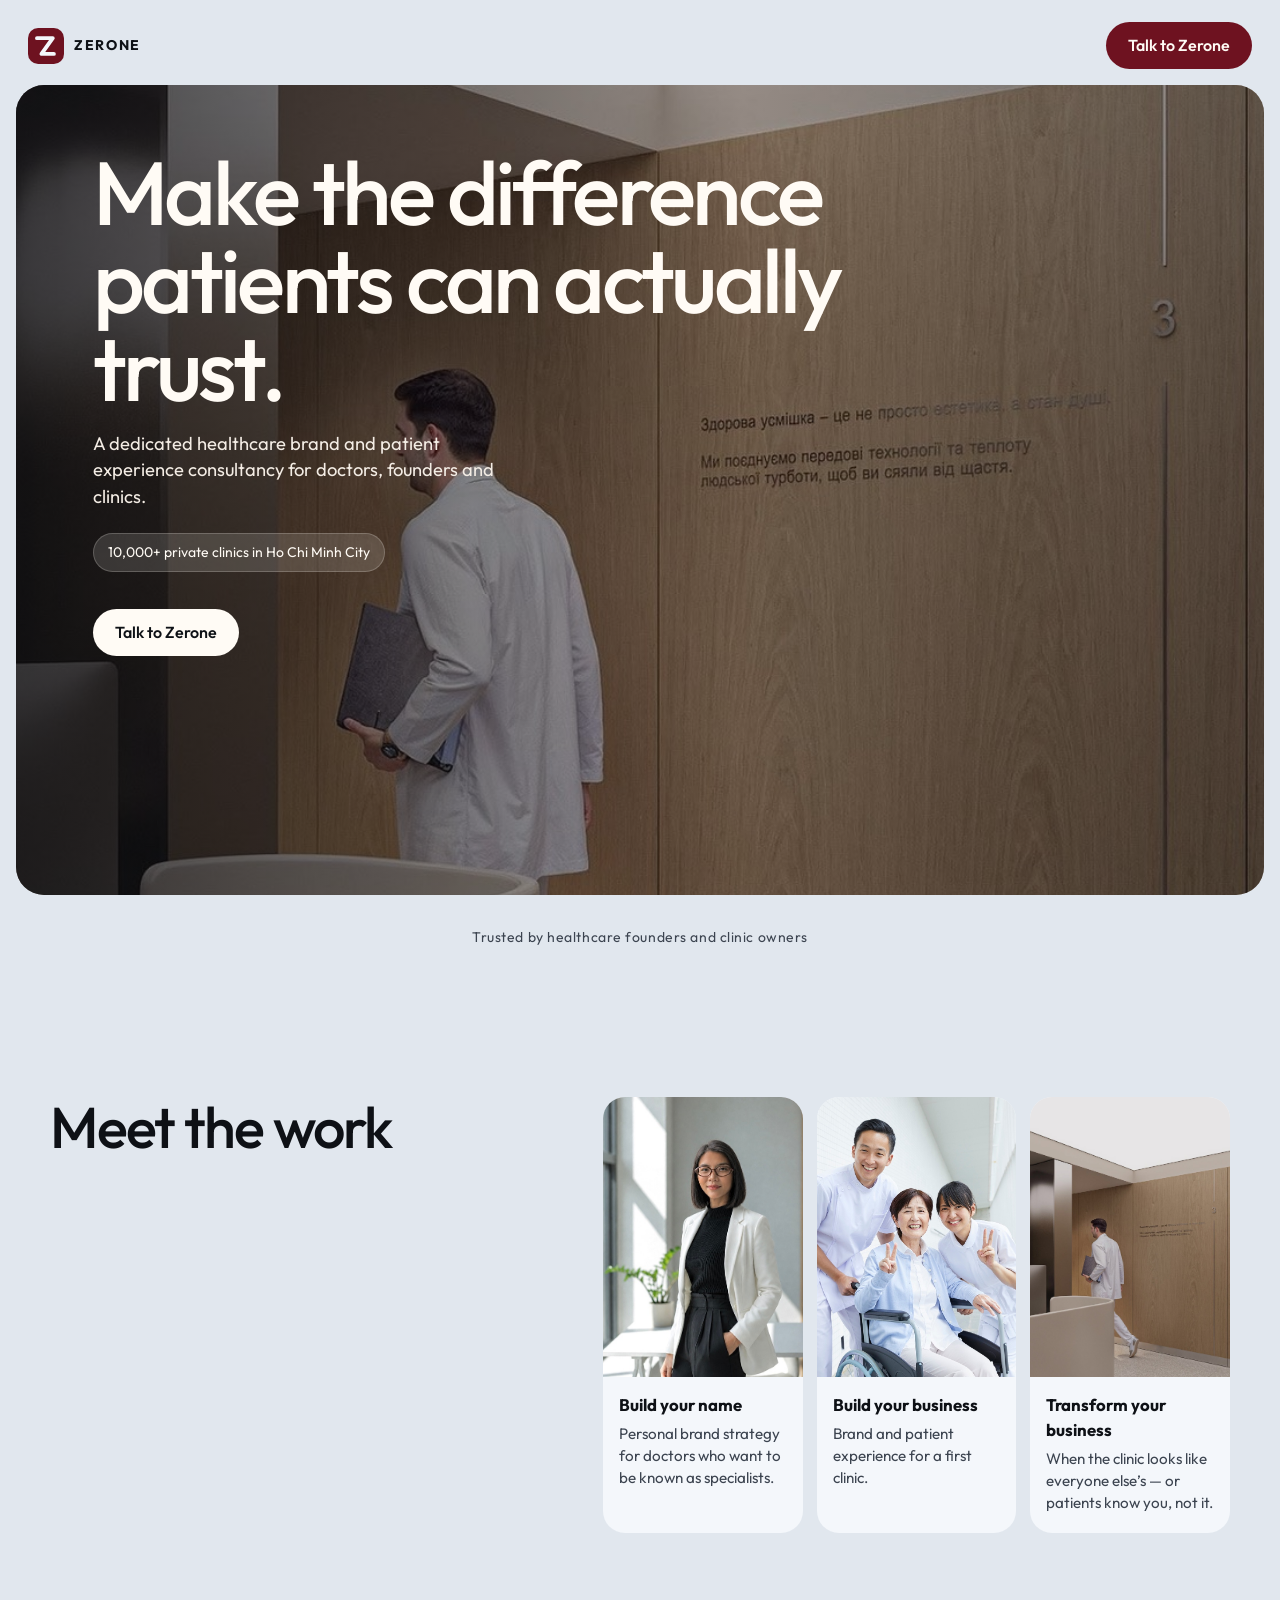
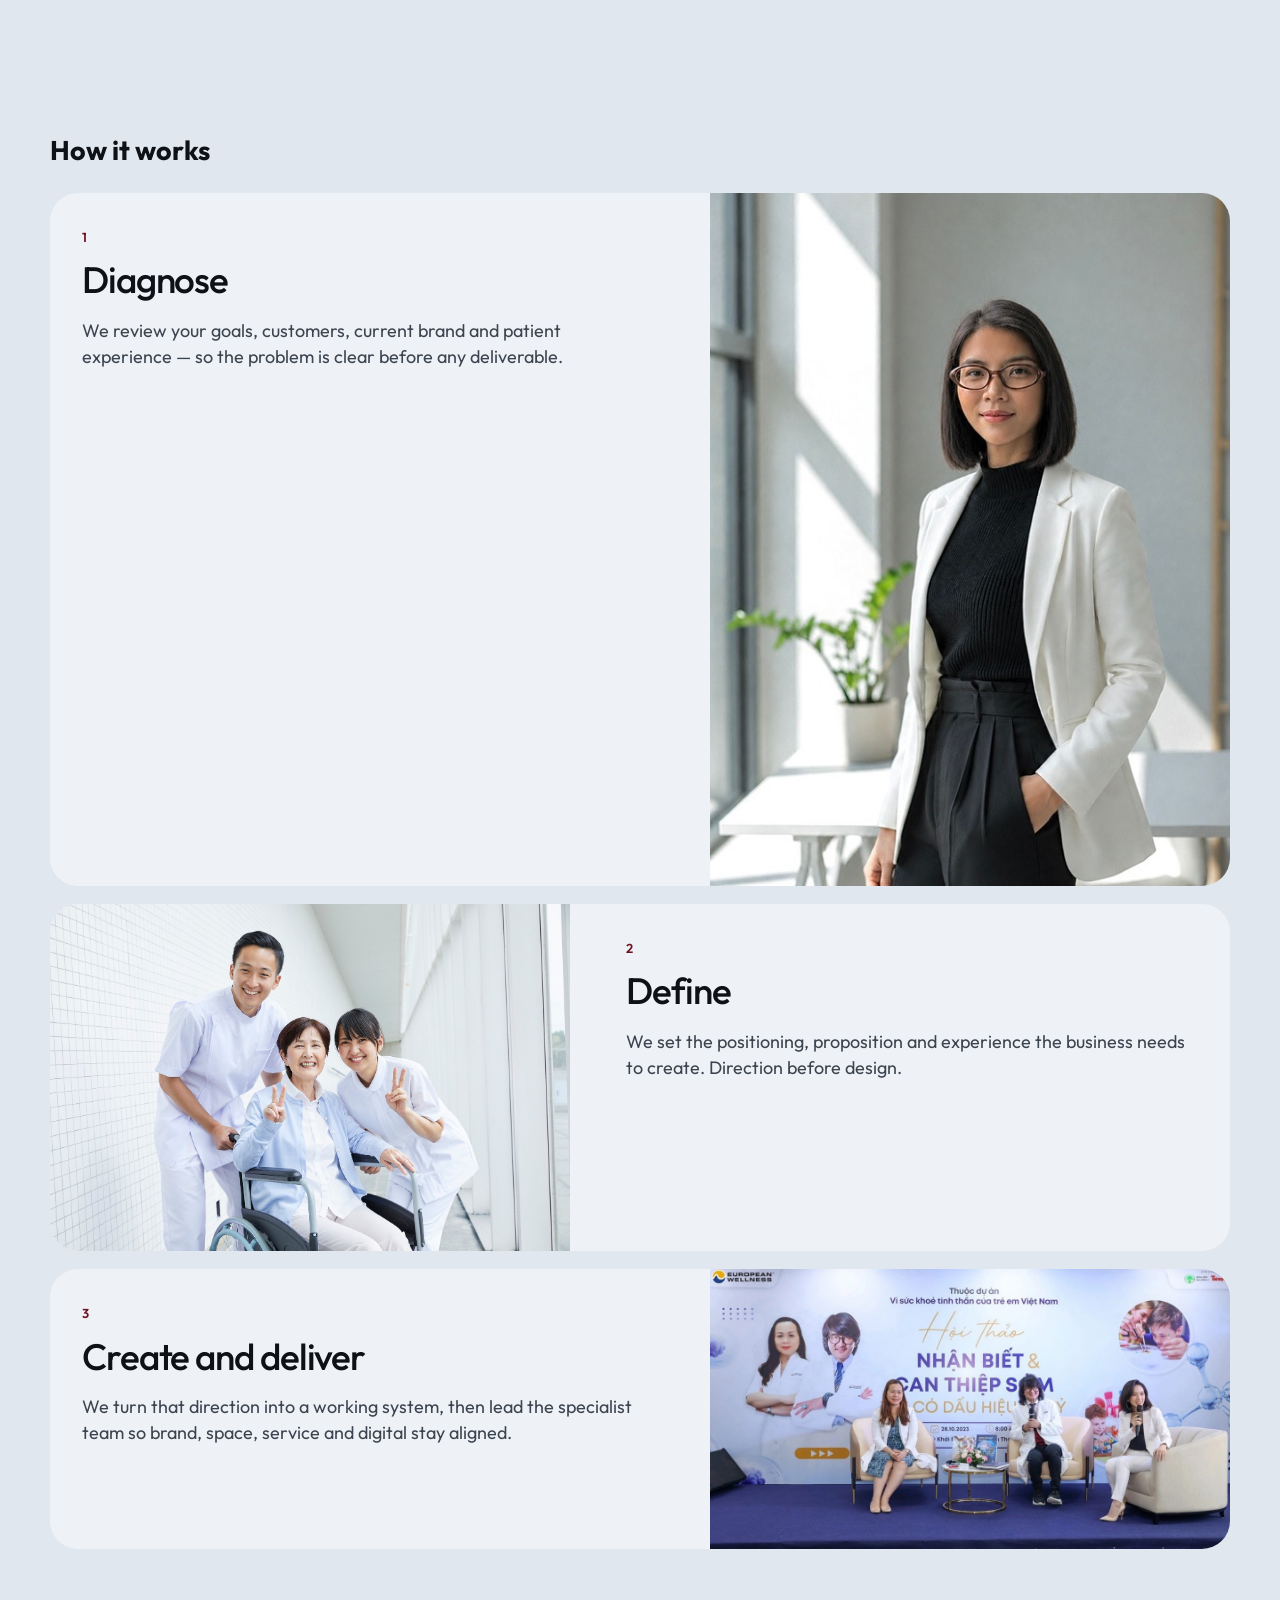
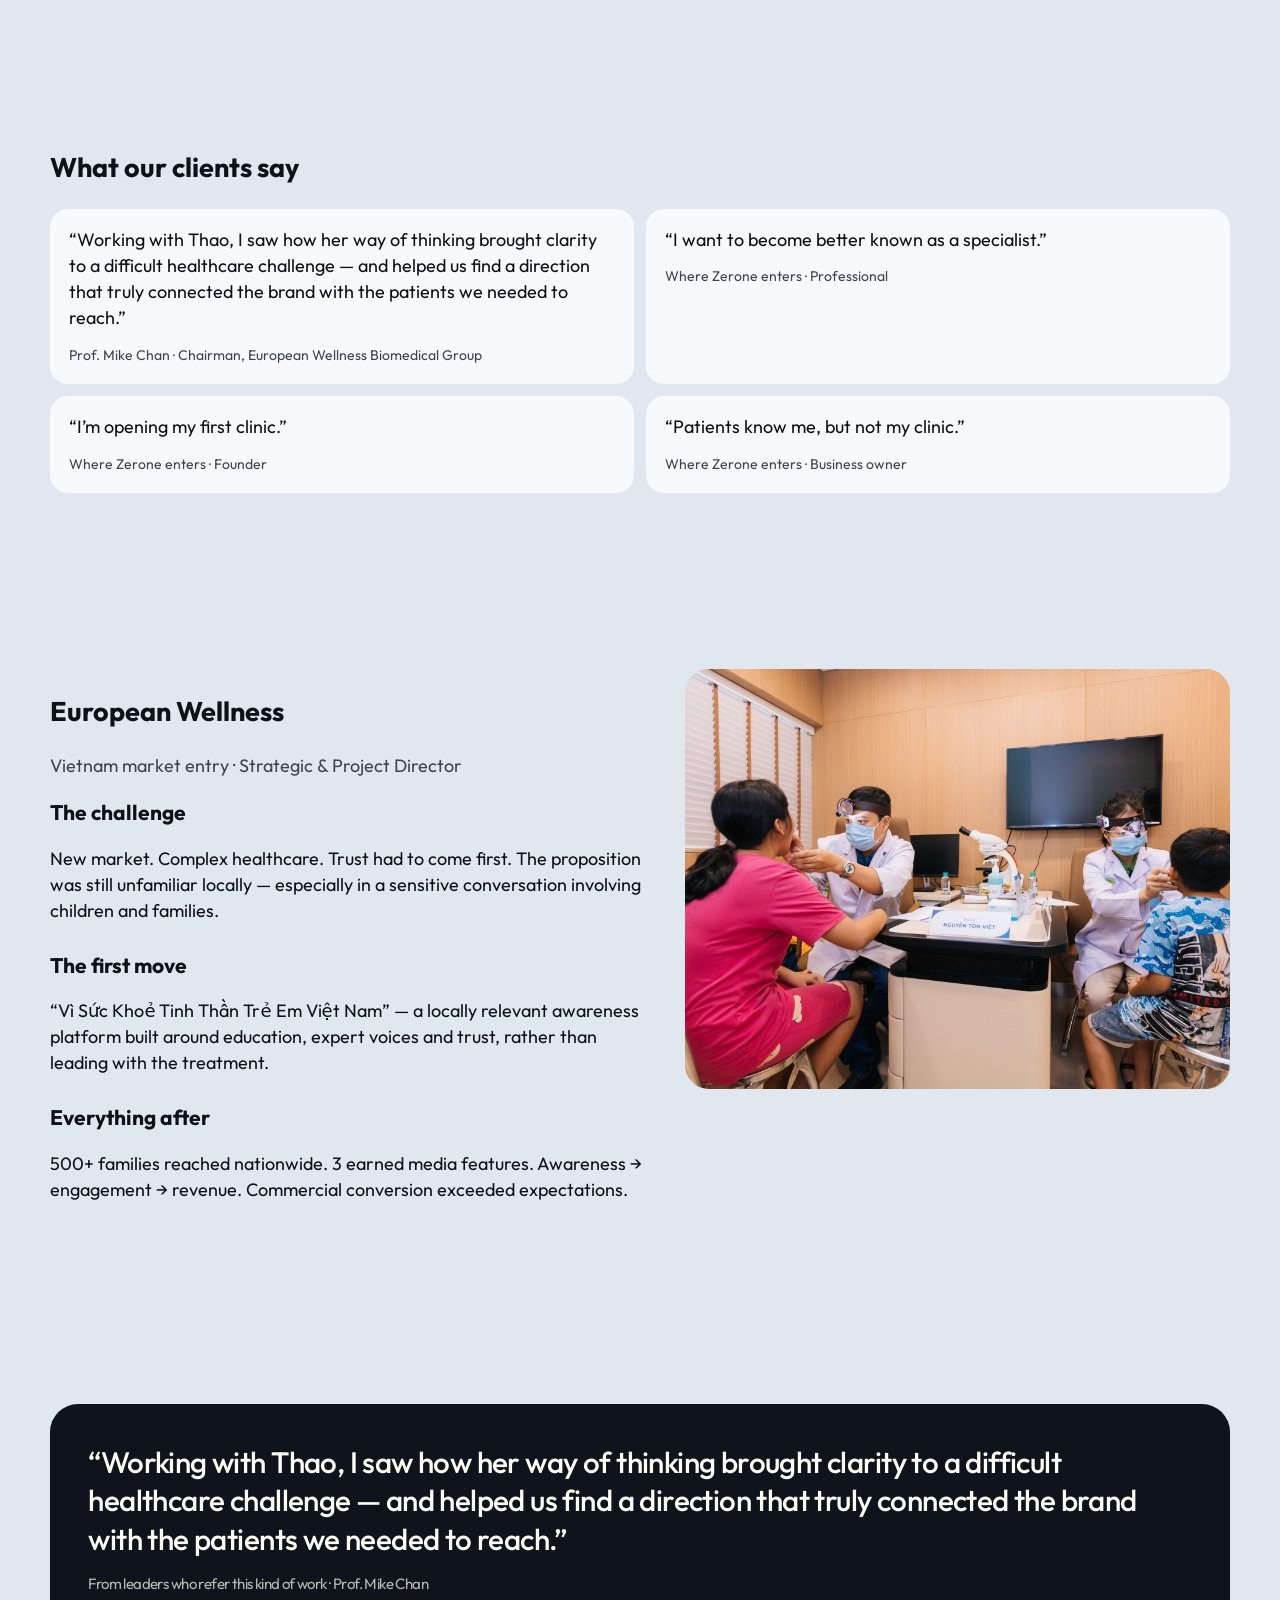
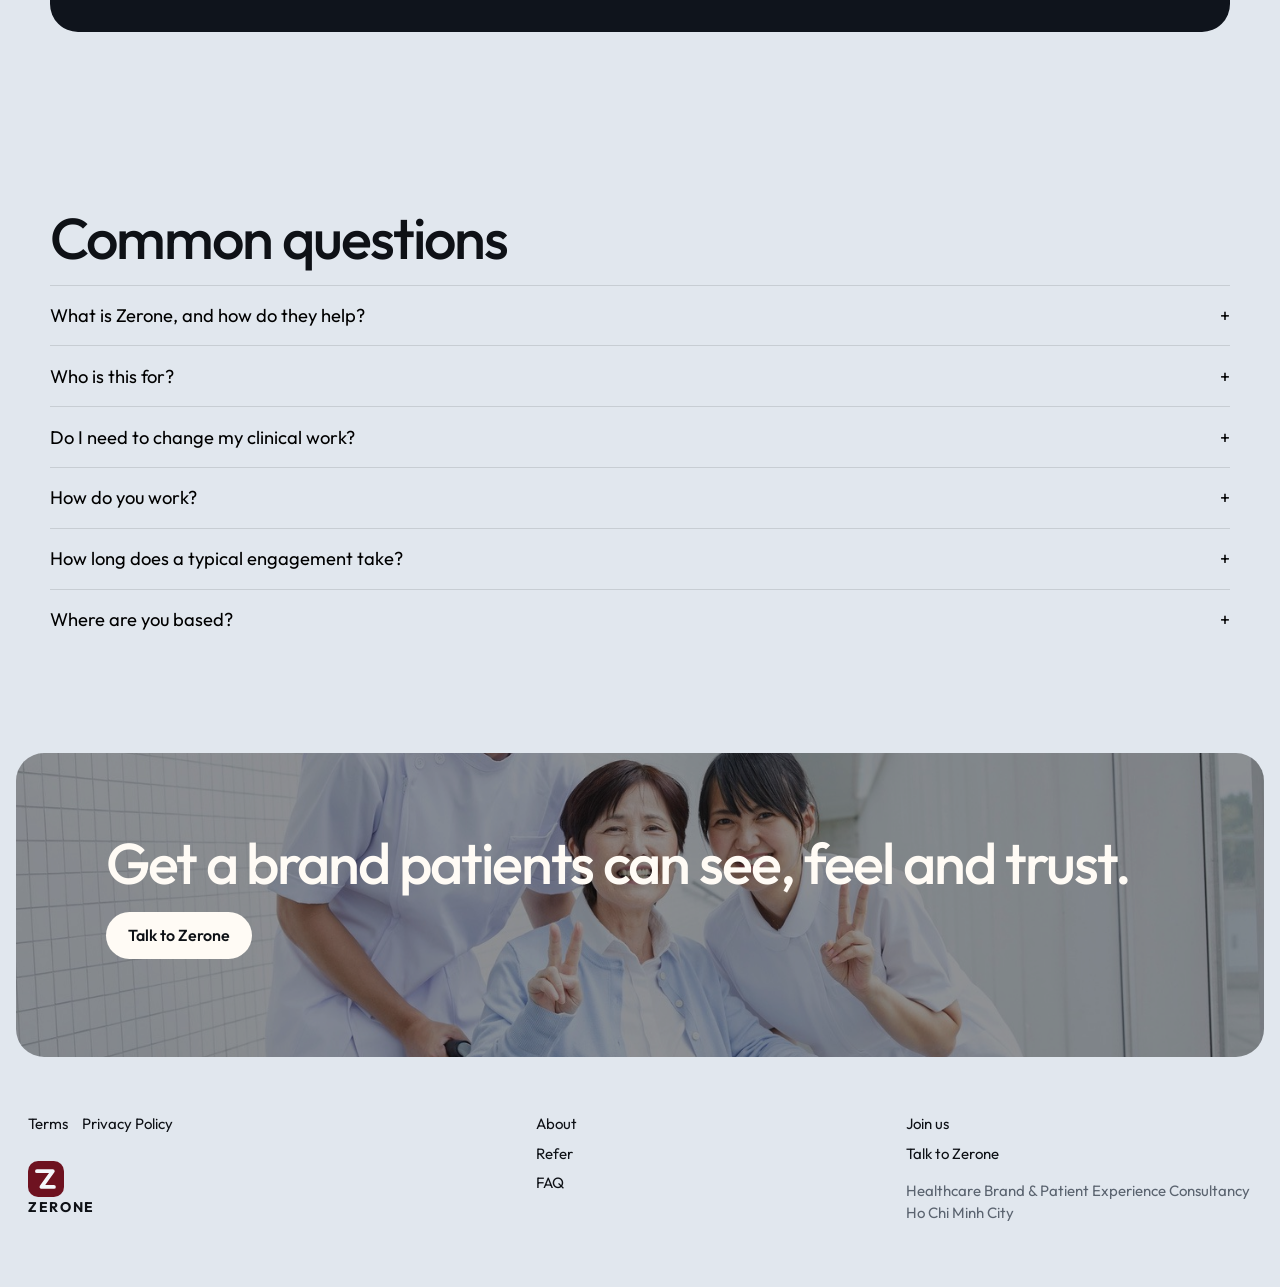
==== index.html @ 12994f7b "Restore the Hera layout from before the mobile pass. Bring back the grey-blue canvas, rounded photo " ====
<!DOCTYPE html>
<html lang="en">
  <head>
    <meta charset="utf-8" />
    <meta name="viewport" content="width=device-width, initial-scale=1" />
    <title>Zerone — Healthcare brand & patient experience</title>
    <meta
      name="description"
      content="We translate what a healthcare business wants to be into what its customers can actually see, feel and trust."
    />
    <link rel="icon" href="assets/logo.svg" type="image/svg+xml" />
    <link rel="preconnect" href="https://fonts.googleapis.com" />
    <link rel="preconnect" href="https://fonts.gstatic.com" crossorigin />
    <link
      href="https://fonts.googleapis.com/css2?family=Outfit:wght@400;500;600;700&display=swap"
      rel="stylesheet"
    />
    <link rel="stylesheet" href="css/site.css" />
  </head>
  <body>
    <div id="chrome-top"></div>

    <section
      class="hero"
      style="background-image: url('assets/photos/clinic.jpg')"
    >
      <div>
        <h1>Make the difference patients can actually trust.</h1>
        <p class="lede">
          A dedicated healthcare brand and patient experience consultancy for
          doctors, founders and clinics.
        </p>
        <div class="chip">10,000+ private clinics in Ho Chi Minh City</div>
        <p><a class="btn btn-light" href="contact.html">Talk to Zerone</a></p>
      </div>
    </section>

    <p class="trust">Trusted by healthcare founders and clinic owners</p>

    <section class="section">
      <div class="wrap split">
        <h2>Meet the work</h2>
        <div class="people">
          <article class="person">
            <img src="assets/photos/founder.jpg" alt="" />
            <div>
              <h3>Build your name</h3>
              <p>Personal brand strategy for doctors who want to be known as specialists.</p>
            </div>
          </article>
          <article class="person">
            <img src="assets/photos/team.jpg" alt="" />
            <div>
              <h3>Build your business</h3>
              <p>Brand and patient experience for a first clinic.</p>
            </div>
          </article>
          <article class="person">
            <img src="assets/photos/clinic.jpg" alt="" />
            <div>
              <h3>Transform your business</h3>
              <p>When the clinic looks like everyone else’s — or patients know you, not it.</p>
            </div>
          </article>
        </div>
      </div>
    </section>

    <section class="section">
      <div class="wrap">
        <h2 class="story">How it works</h2>
        <div class="how">
          <article class="step">
            <div class="step-copy">
              <div class="n">1</div>
              <h3>Diagnose</h3>
              <p>We review your goals, customers, current brand and patient experience — so the problem is clear before any deliverable.</p>
            </div>
            <img src="assets/photos/founder.jpg" alt="" />
          </article>
          <article class="step">
            <div class="step-copy">
              <div class="n">2</div>
              <h3>Define</h3>
              <p>We set the positioning, proposition and experience the business needs to create. Direction before design.</p>
            </div>
            <img src="assets/photos/team.jpg" alt="" />
          </article>
          <article class="step">
            <div class="step-copy">
              <div class="n">3</div>
              <h3>Create and deliver</h3>
              <p>We turn that direction into a working system, then lead the specialist team so brand, space, service and digital stay aligned.</p>
            </div>
            <img src="assets/photos/case-lab.jpg" alt="" />
          </article>
        </div>
      </div>
    </section>

    <section class="section">
      <div class="wrap">
        <h2 class="story">What our clients say</h2>
        <div class="feed">
          <article class="quote">
            <p>“Working with Thao, I saw how her way of thinking brought clarity to a difficult healthcare challenge — and helped us find a direction that truly connected the brand with the patients we needed to reach.”</p>
            <span>Prof. Mike Chan · Chairman, European Wellness Biomedical Group</span>
          </article>
          <article class="quote">
            <p>“I want to become better known as a specialist.”</p>
            <span>Where Zerone enters · Professional</span>
          </article>
          <article class="quote">
            <p>“I’m opening my first clinic.”</p>
            <span>Where Zerone enters · Founder</span>
          </article>
          <article class="quote">
            <p>“Patients know me, but not my clinic.”</p>
            <span>Where Zerone enters · Business owner</span>
          </article>
        </div>
      </div>
    </section>

    <section class="section">
      <div class="wrap story-grid">
        <div>
          <h2>European Wellness</h2>
          <p style="color: var(--muted)">Vietnam market entry · Strategic & Project Director</p>
          <div class="chapter">
            <h3>The challenge</h3>
            <p>New market. Complex healthcare. Trust had to come first. The proposition was still unfamiliar locally — especially in a sensitive conversation involving children and families.</p>
          </div>
          <div class="chapter">
            <h3>The first move</h3>
            <p>“Vì Sức Khoẻ Tinh Thần Trẻ Em Việt Nam” — a locally relevant awareness platform built around education, expert voices and trust, rather than leading with the treatment.</p>
          </div>
          <div class="chapter">
            <h3>Everything after</h3>
            <p>500+ families reached nationwide. 3 earned media features. Awareness → engagement → revenue. Commercial conversion exceeded expectations.</p>
          </div>
        </div>
        <div>
          <img src="assets/photos/case-stage.jpg" alt="European Wellness panel" />
        </div>
      </div>
    </section>

    <section class="section">
      <div class="wrap">
        <div class="big-quote">
          “Working with Thao, I saw how her way of thinking brought clarity to a difficult healthcare challenge — and helped us find a direction that truly connected the brand with the patients we needed to reach.”
          <span>From leaders who refer this kind of work · Prof. Mike Chan</span>
        </div>
      </div>
    </section>

    <section class="section">
      <div class="wrap">
        <h2 class="faq-head">Common questions</h2>
        <div id="faq-list"></div>
      </div>
    </section>

    <section class="cta-band" style="background-image: url('assets/photos/team.jpg')">
      <h2>Get a brand patients can see, feel and trust.</h2>
      <p><a class="btn btn-light" href="contact.html">Talk to Zerone</a></p>
    </section>

    <div id="chrome-bottom"></div>
    <script src="js/site.js"></script>
  </body>
</html>
---- css/site.css ----
:root {
  --canvas: #e1e7ee;
  --cream: #fffbf5;
  --ink: #0e1116;
  --muted: #3c4450;
  --card: #0f141c;
  --burgundy: #6e1220;
  --burgundy-2: #8b1a2b;
  --ice: #d4e6f8;
  --sans: "Outfit", system-ui, sans-serif;
  --ease: cubic-bezier(0.22, 1, 0.36, 1);
}

*,
*::before,
*::after {
  box-sizing: border-box;
}

html {
  scroll-behavior: smooth;
}

body {
  margin: 0;
  background: var(--canvas);
  color: var(--ink);
  font-family: var(--sans);
  font-size: 18px;
  line-height: 1.45;
}

img {
  max-width: 100%;
  display: block;
}

a {
  color: inherit;
  text-decoration: none;
}

button,
input,
textarea,
select {
  font-family: inherit;
}

.topbar {
  display: flex;
  justify-content: space-between;
  align-items: center;
  padding: 22px 28px 8px;
}

.brand {
  display: flex;
  align-items: center;
  gap: 10px;
  font-weight: 700;
  letter-spacing: 0.12em;
  font-size: 14px;
}

.brand img {
  width: 36px;
  height: 36px;
}

.btn {
  display: inline-flex;
  align-items: center;
  justify-content: center;
  background: var(--burgundy);
  color: var(--cream);
  border: 0;
  border-radius: 999px;
  padding: 12px 22px;
  font-weight: 560;
  font-size: 16px;
  cursor: pointer;
  transition: transform 0.2s cubic-bezier(0, 0, 0.2, 1), background-color 0.3s;
}

.btn:hover {
  transform: scale(1.03);
  background: var(--burgundy-2);
}

.btn-light {
  background: var(--cream);
  color: var(--ink);
}

.hero {
  margin: 8px 16px 24px;
  min-height: calc(100svh - 90px);
  border-radius: 28px;
  overflow: hidden;
  position: relative;
  background: var(--card) center/cover no-repeat;
  color: var(--cream);
  display: flex;
  flex-direction: column;
  justify-content: space-between;
  padding: 7vh 6vw 6vh;
}

.hero::after {
  content: "";
  position: absolute;
  inset: 0;
  background: linear-gradient(90deg, rgba(10, 12, 16, 0.72) 0%, rgba(10, 12, 16, 0.2) 58%, rgba(10, 12, 16, 0.45) 100%);
}

.hero > * {
  position: relative;
  z-index: 1;
}

.hero h1 {
  margin: 0;
  font-weight: 500;
  font-size: clamp(2.8rem, 7vw, 5.6rem);
  line-height: 0.98;
  letter-spacing: -0.04em;
  max-width: 14ch;
  animation: rise 1s var(--ease) both;
}

.hero .lede {
  margin: 1.2rem 0 1.4rem;
  max-width: 34ch;
  font-size: 1.15rem;
  color: #f3ece4;
}

.chip {
  display: inline-flex;
  background: rgba(255, 251, 245, 0.14);
  border: 1px solid rgba(255, 251, 245, 0.2);
  border-radius: 999px;
  padding: 8px 14px;
  font-size: 14px;
  margin-bottom: 1.2rem;
}

.wrap {
  width: min(1180px, calc(100% - 48px));
  margin: 0 auto;
}

.section {
  padding: 5.5rem 0;
}

.trust {
  text-align: center;
  color: var(--muted);
  font-size: 14px;
  letter-spacing: 0.04em;
  padding: 0.5rem 0 3rem;
}

.split {
  display: grid;
  grid-template-columns: 0.9fr 1.1fr;
  gap: 2.5rem;
  align-items: start;
}

.split h2,
.story h2,
.faq-head,
.cta-band h2,
.page-hero h1 {
  font-weight: 500;
  font-size: clamp(2.1rem, 4.5vw, 3.6rem);
  letter-spacing: -0.035em;
  line-height: 1.05;
  margin: 0 0 1rem;
}

.people {
  display: grid;
  grid-template-columns: repeat(3, 1fr);
  gap: 14px;
}

.person {
  background: #f4f7fb;
  border-radius: 22px;
  overflow: hidden;
}

.person img {
  width: 100%;
  height: 280px;
  object-fit: cover;
}

.person div {
  padding: 1rem 1rem 1.2rem;
}

.person h3 {
  margin: 0 0 0.35rem;
  font-size: 1.05rem;
}

.person p {
  margin: 0;
  color: var(--muted);
  font-size: 0.95rem;
}

.how {
  display: grid;
  gap: 18px;
}

.step {
  display: grid;
  grid-template-columns: 1.1fr 0.9fr;
  gap: 24px;
  background: #eef2f6;
  border-radius: 28px;
  overflow: hidden;
  min-height: 280px;
}

.step:nth-child(even) {
  grid-template-columns: 0.9fr 1.1fr;
}

.step:nth-child(even) .step-copy {
  order: 2;
}

.step-copy {
  padding: 2.2rem 2rem;
}

.step .n {
  font-size: 13px;
  letter-spacing: 0.14em;
  font-weight: 600;
  color: var(--burgundy);
}

.step h3 {
  font-size: clamp(1.6rem, 3vw, 2.3rem);
  font-weight: 500;
  letter-spacing: -0.03em;
  margin: 0.4rem 0 0.7rem;
}

.step p {
  margin: 0;
  color: var(--muted);
}

.step img {
  width: 100%;
  height: 100%;
  object-fit: cover;
  min-height: 240px;
}

.feed {
  display: grid;
  grid-template-columns: 1fr 1fr;
  gap: 12px;
}

.quote {
  background: #f7f9fc;
  border-radius: 18px;
  padding: 1.1rem 1.2rem;
}

.quote p {
  margin: 0 0 0.6rem;
}

.quote span {
  color: var(--muted);
  font-size: 14px;
}

.story-grid {
  display: grid;
  grid-template-columns: 1.05fr 0.95fr;
  gap: 2rem;
  align-items: start;
}

.story-grid img {
  width: 100%;
  border-radius: 24px;
  height: 420px;
  object-fit: cover;
}

.chapter {
  margin: 0 0 1.6rem;
}

.chapter h3 {
  margin: 0 0 0.4rem;
}

.big-quote {
  background: var(--card);
  color: var(--cream);
  border-radius: 28px;
  padding: 2.4rem;
  font-size: clamp(1.3rem, 2.4vw, 1.85rem);
  font-weight: 500;
  letter-spacing: -0.02em;
  line-height: 1.3;
}

.big-quote span {
  display: block;
  margin-top: 1rem;
  font-size: 15px;
  opacity: 0.7;
  font-weight: 400;
}

.faq-item {
  border-top: 1px solid rgba(14, 17, 22, 0.12);
}

.faq-item button {
  width: 100%;
  text-align: left;
  background: none;
  border: 0;
  padding: 1.15rem 0;
  font-size: 1.15rem;
  cursor: pointer;
  display: flex;
  justify-content: space-between;
  gap: 1rem;
}

.faq-item p {
  display: none;
  margin: 0 0 1.1rem;
  color: var(--muted);
  max-width: 70ch;
}

.faq-item.open p {
  display: block;
}

.cta-band {
  margin: 16px;
  border-radius: 28px;
  background: var(--card) center/cover no-repeat;
  color: var(--cream);
  padding: 5rem 7vw;
  position: relative;
  overflow: hidden;
}

.cta-band::after {
  content: "";
  position: absolute;
  inset: 0;
  background: rgba(12, 14, 18, 0.45);
}

.cta-band > * {
  position: relative;
  z-index: 1;
}

.footer {
  padding: 2.5rem 28px 3rem;
  display: grid;
  grid-template-columns: 1.4fr 1fr 1fr;
  gap: 1.5rem;
  font-size: 15px;
}

.footer a {
  display: block;
  margin: 0 0 8px;
}

.footer .row {
  display: flex;
  gap: 14px;
  flex-wrap: wrap;
  margin-bottom: 1rem;
}

.footer .row a {
  display: inline;
}

.page-hero {
  padding: 2rem 0 1rem;
}

.prose {
  max-width: 68ch;
  font-size: 1.12rem;
}

.prose h2 {
  font-size: 1.8rem;
  font-weight: 500;
  margin: 2.2rem 0 0.8rem;
}

.form {
  display: grid;
  gap: 10px;
  max-width: 460px;
}

.form input,
.form textarea,
.form select {
  border: 0;
  border-radius: 14px;
  padding: 14px 16px;
  font-size: 16px;
  background: #fff;
}

.notice {
  display: none;
  color: var(--burgundy);
}

.reveal {
  opacity: 0;
  transform: translateY(28px);
  transition: opacity 0.9s var(--ease), transform 0.9s var(--ease);
}

.reveal.in {
  opacity: 1;
  transform: none;
}

@keyframes rise {
  from {
    opacity: 0;
    transform: translateY(24px);
  }
  to {
    opacity: 1;
    transform: none;
  }
}

@media (max-width: 900px) {
  .split,
  .people,
  .step,
  .step:nth-child(even),
  .feed,
  .story-grid,
  .footer {
    grid-template-columns: 1fr;
  }
  .step:nth-child(even) .step-copy {
    order: 0;
  }
  .hero {
    min-height: 88svh;
    padding-top: 8vh;
  }
}

@media (prefers-reduced-motion: reduce) {
  .reveal,
  .hero h1 {
    animation: none;
    transition: none;
    opacity: 1;
    transform: none;
  }
}
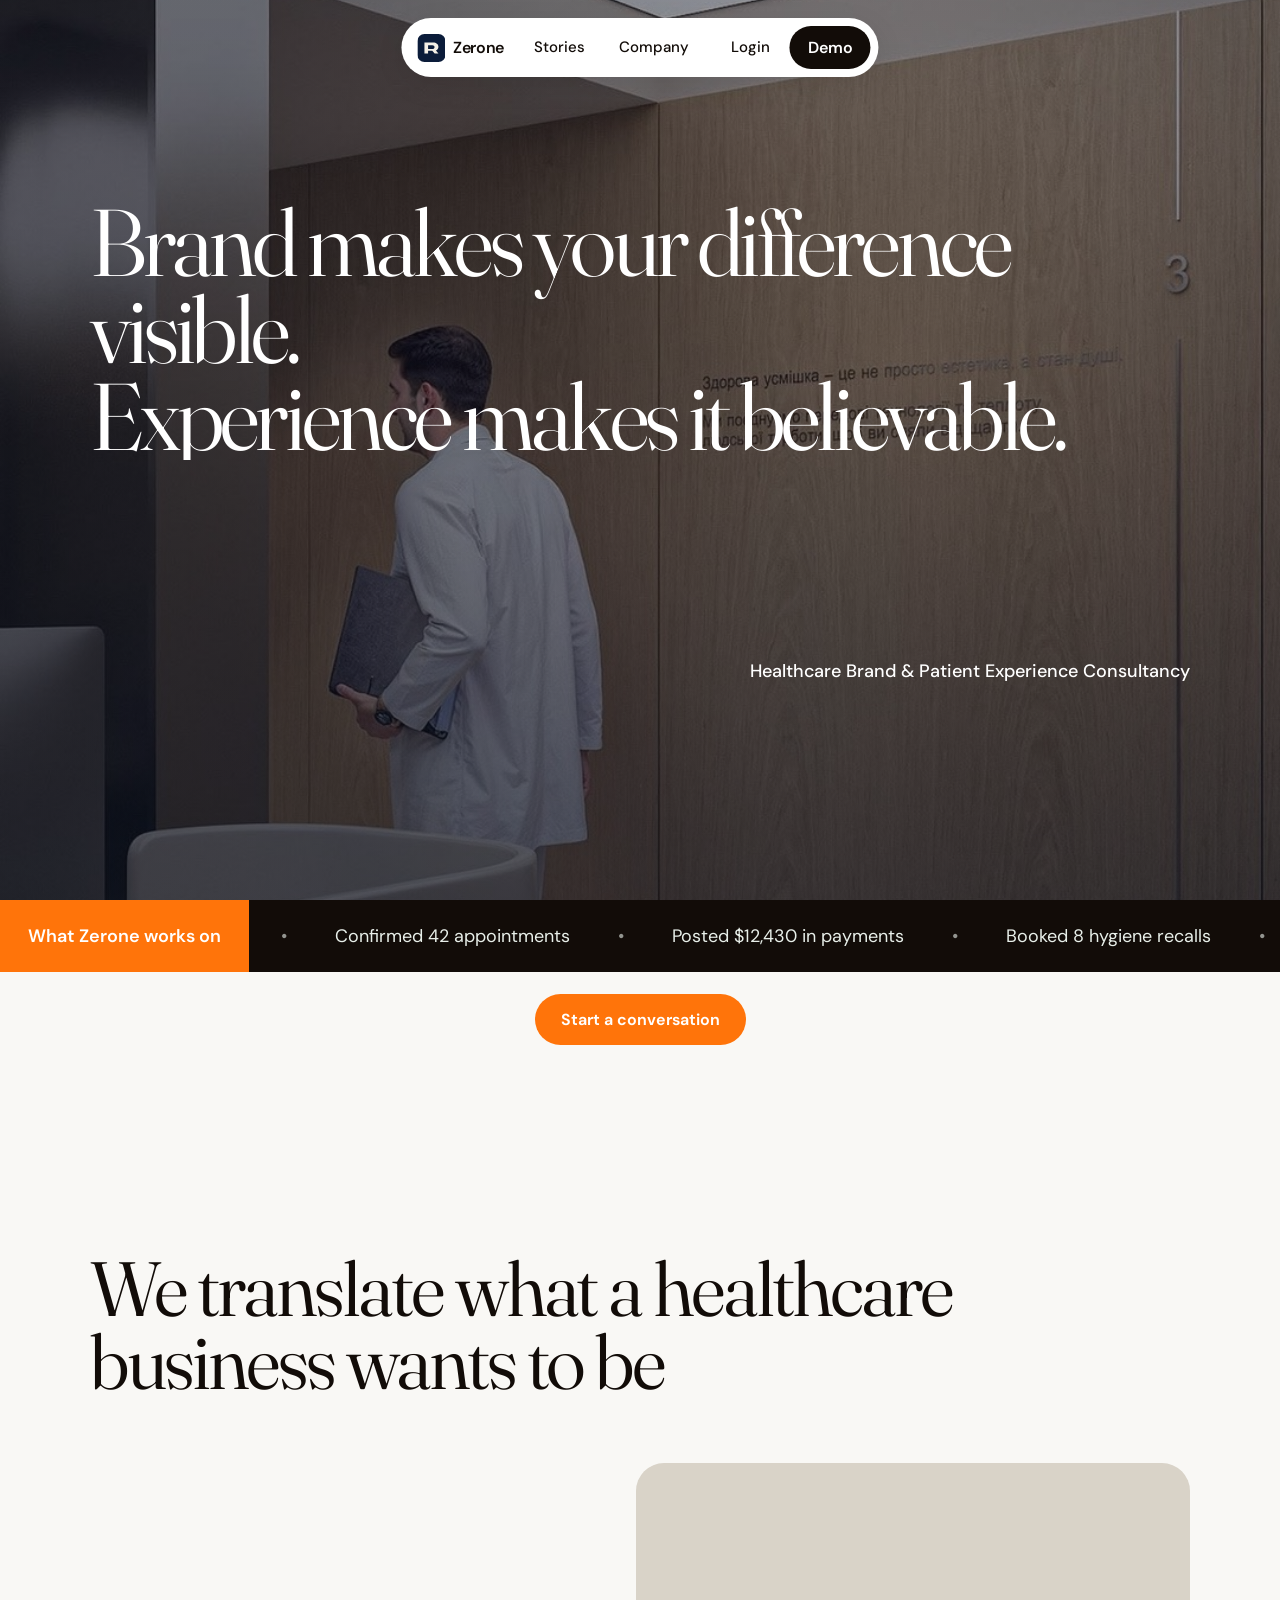
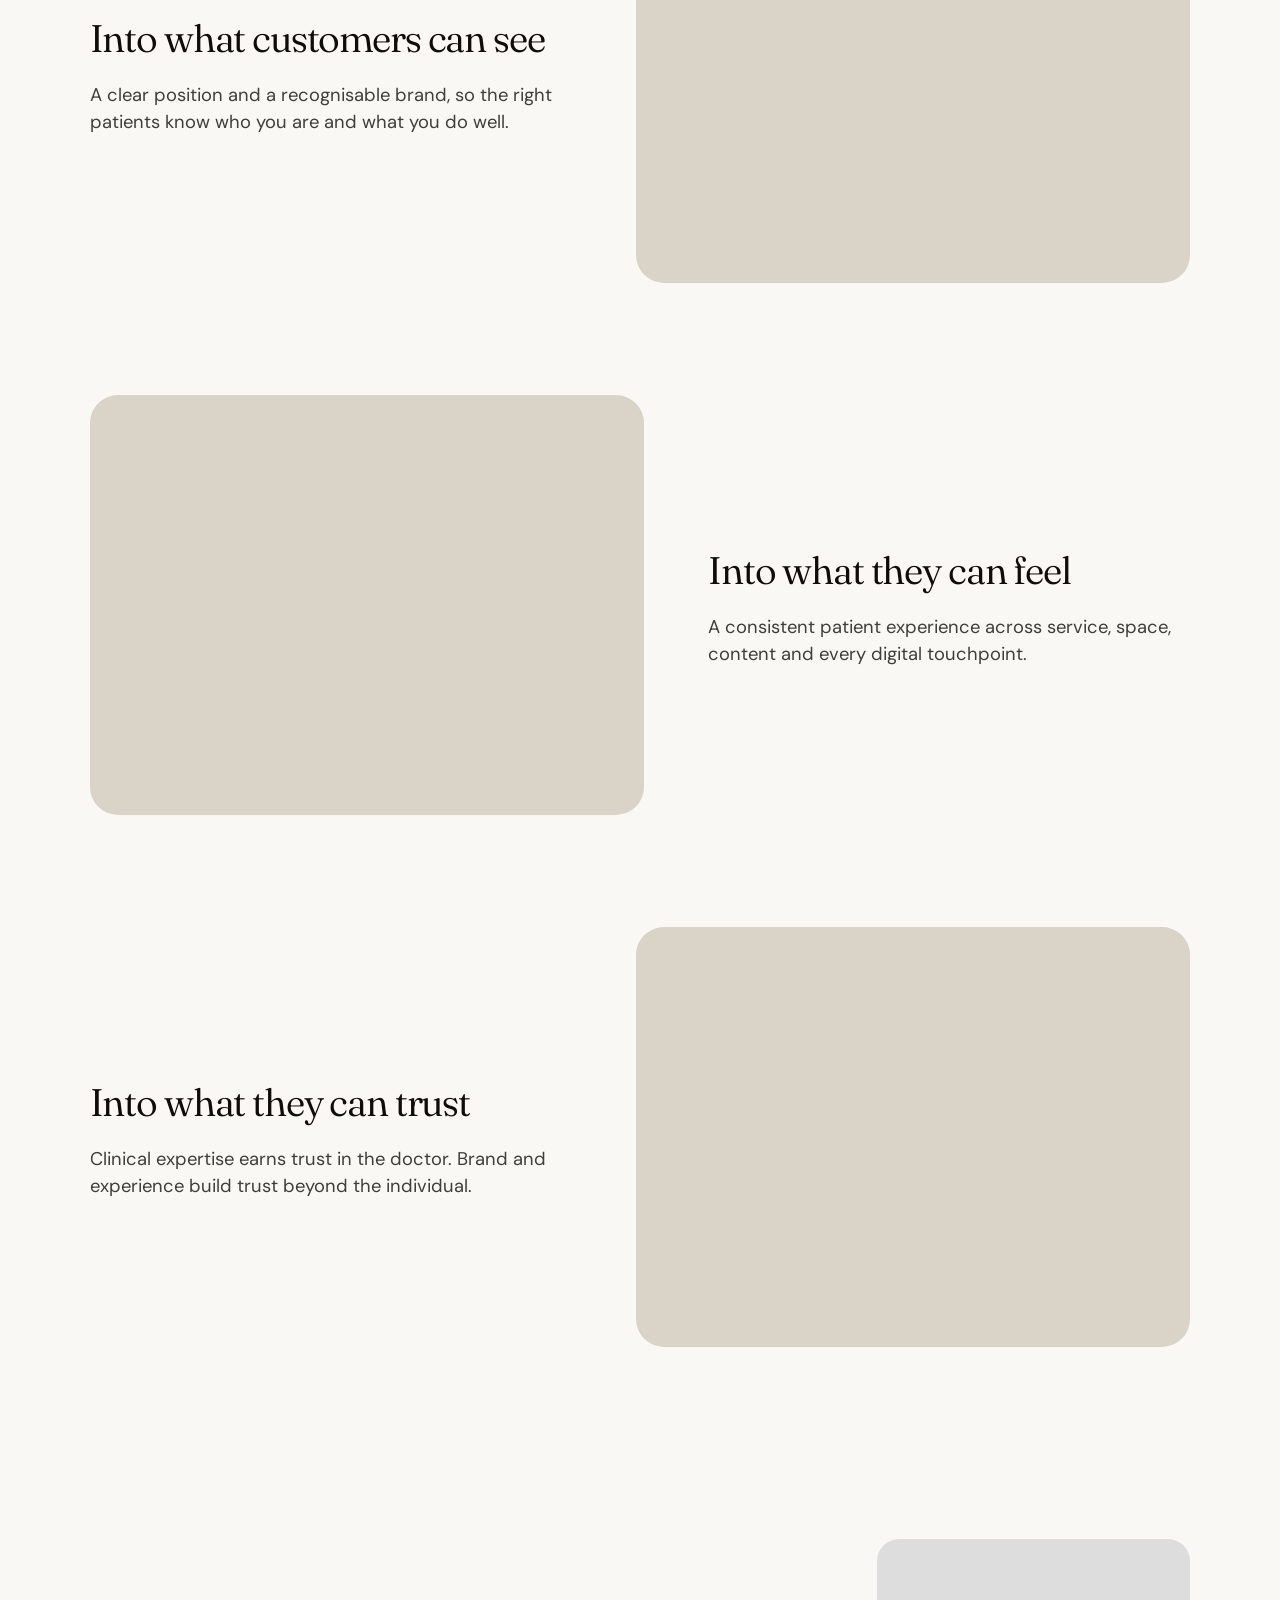
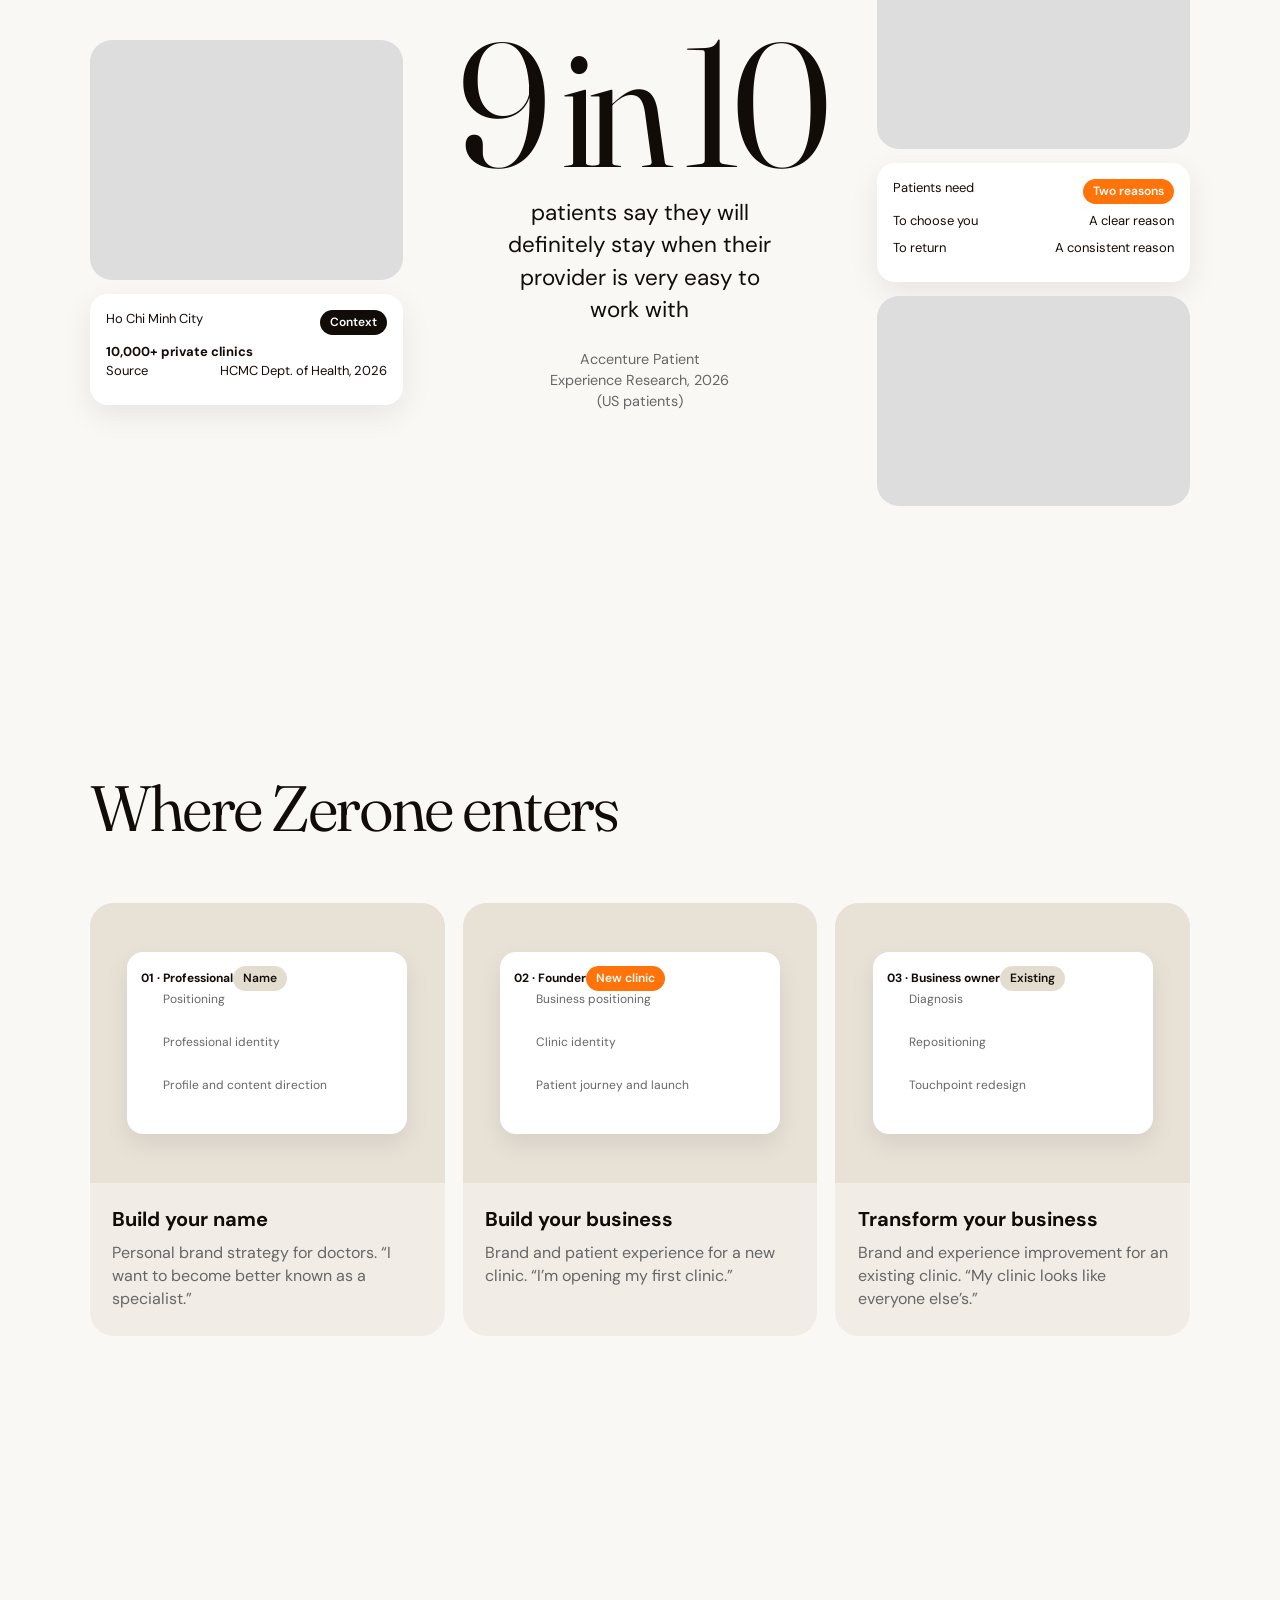
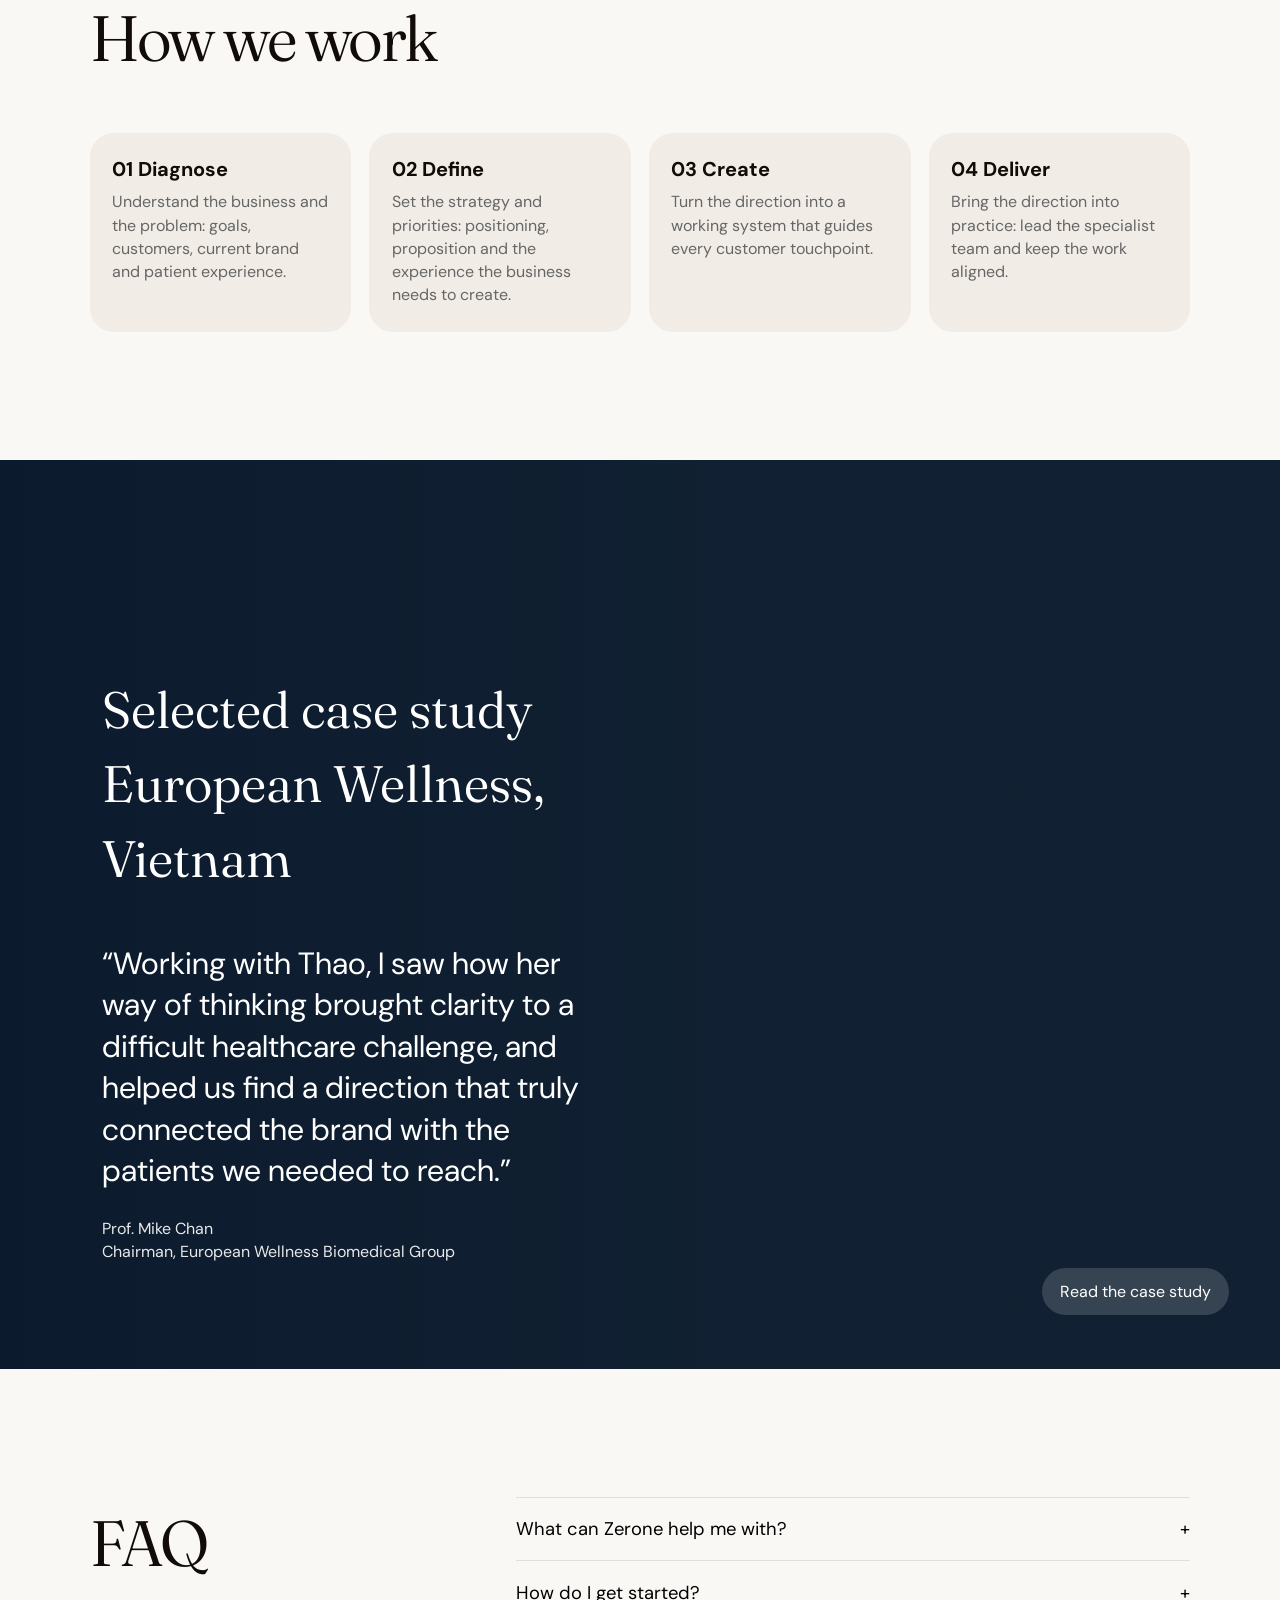
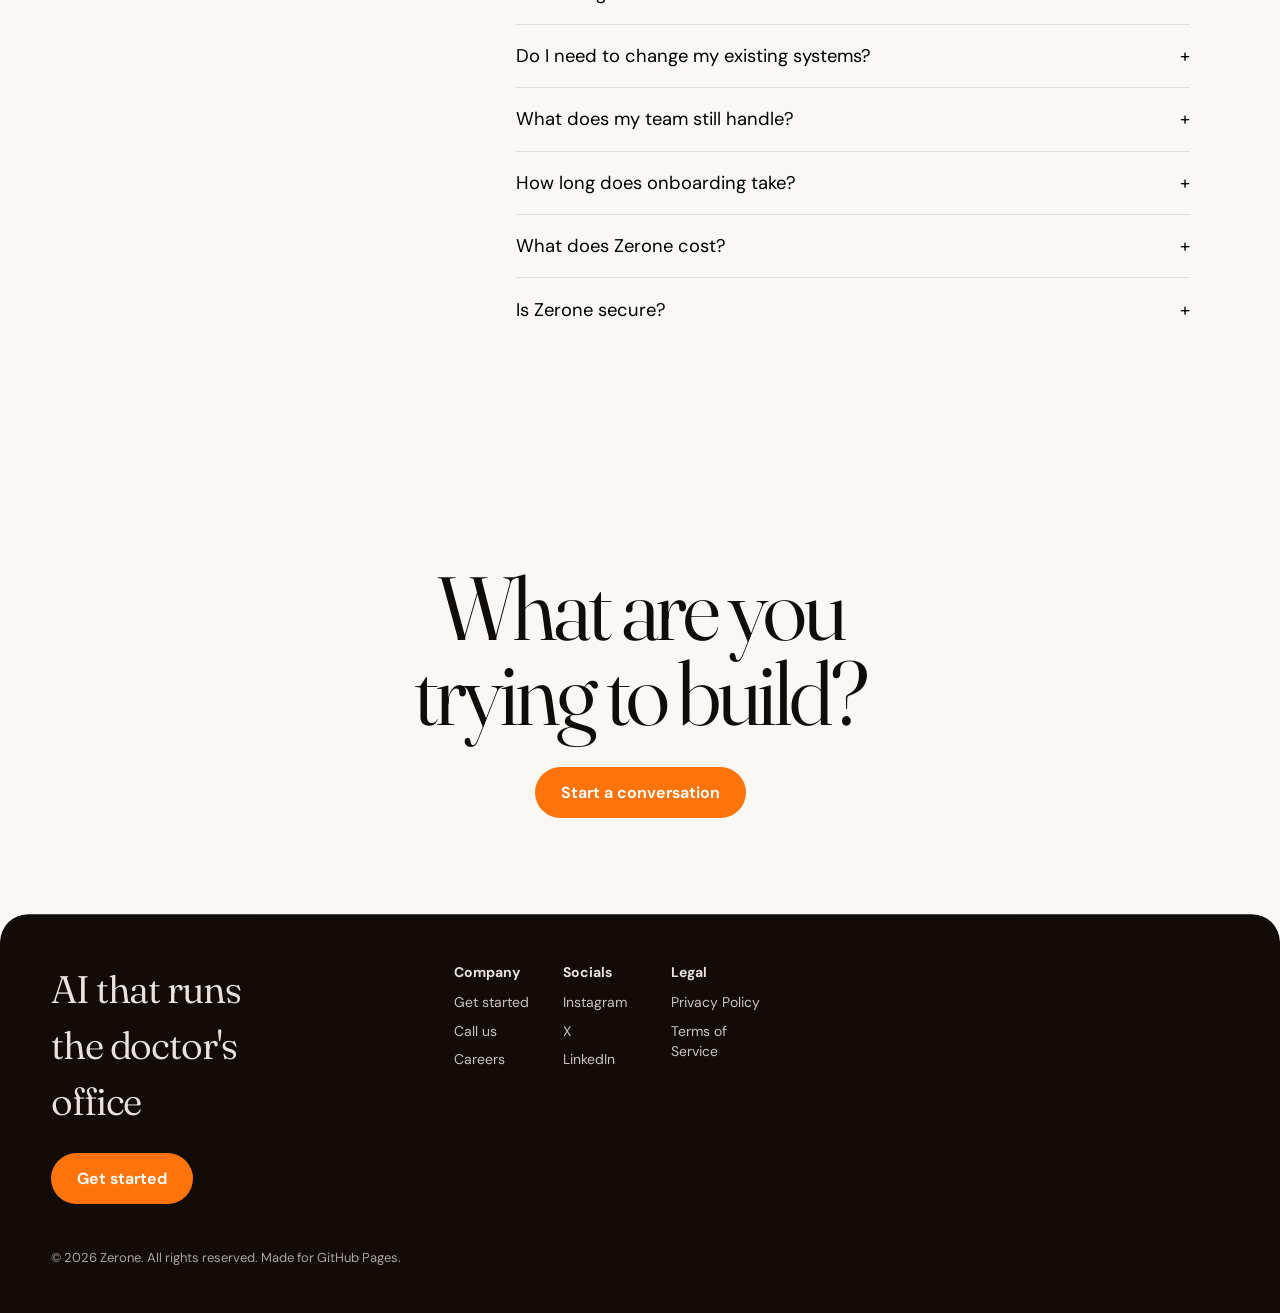
==== commit 92f9a75b: "Rewrite site content for Zerone healthcare brand and patient experience consultancy Co-authored-by: " ====
--- a/index.html
+++ b/index.html
@@ -3,168 +3,206 @@
   <head>
     <meta charset="utf-8" />
     <meta name="viewport" content="width=device-width, initial-scale=1" />
-    <title>Zerone — Healthcare brand & patient experience</title>
+    <title>Zerone — Healthcare Brand &amp; Patient Experience Consultancy</title>
     <meta
       name="description"
-      content="We translate what a healthcare business wants to be into what its customers can actually see, feel and trust."
+      content="Zerone helps doctors, founders and healthcare businesses turn what they want to be known for into what patients can actually see, feel and trust."
     />
     <link rel="icon" href="assets/logo.svg" type="image/svg+xml" />
     <link rel="preconnect" href="https://fonts.googleapis.com" />
     <link rel="preconnect" href="https://fonts.gstatic.com" crossorigin />
     <link
-      href="https://fonts.googleapis.com/css2?family=Outfit:wght@400;500;600;700&display=swap"
+      href="https://fonts.googleapis.com/css2?family=DM+Mono:wght@400;500&family=DM+Sans:ital,opsz,wght@0,9..40,400;0,9..40,500;0,9..40,600;0,9..40,700;1,9..40,400&family=Fraunces:opsz,wght@9..144,350;9..144,400;9..144,500&display=swap"
       rel="stylesheet"
     />
     <link rel="stylesheet" href="css/site.css" />
   </head>
-  <body>
+  <body data-page="">
     <div id="chrome-top"></div>
 
-    <section
-      class="hero"
-      style="background-image: url('assets/photos/clinic.jpg')"
-    >
-      <div>
-        <h1>Make the difference patients can actually trust.</h1>
-        <p class="lede">
-          A dedicated healthcare brand and patient experience consultancy for
-          doctors, founders and clinics.
-        </p>
-        <div class="chip">10,000+ private clinics in Ho Chi Minh City</div>
-        <p><a class="btn btn-light" href="contact.html">Talk to Zerone</a></p>
-      </div>
-    </section>
-
-    <p class="trust">Trusted by healthcare founders and clinic owners</p>
+    <section class="hero" aria-label="Hero section">
+      <div class="hero-media"></div>
+      <div class="hero-copy">
+        <h1>Brand makes your difference visible.<br />Experience makes it believable.</h1>
+      </div>
+      <p class="hero-kicker">Healthcare Brand &amp; Patient Experience Consultancy</p>
+      <div class="activity-stack" aria-hidden="true">
+        <article class="activity-card">
+          <strong>The doctor · who patients seek out</strong>
+          <span class="check">✓</span>
+        </article>
+        <article class="activity-card">
+          <strong>The brand · what patients recognise</strong>
+          <span class="check">✓</span>
+        </article>
+        <article class="activity-card">
+          <strong>The experience · how patients remember</strong>
+          <span class="check">✓</span>
+        </article>
+      </div>
+    </section>
+
+    <div class="ticker">
+      <div class="ticker-label">What Zerone works on</div>
+      <div class="ticker-track" id="ticker-track"></div>
+    </div>
+
+    <div class="signup-bar">
+      <a class="btn-lime" href="contact.html">Start a conversation</a>
+    </div>
 
     <section class="section">
-      <div class="wrap split">
-        <h2>Meet the work</h2>
-        <div class="people">
-          <article class="person">
-            <img src="assets/photos/founder.jpg" alt="" />
-            <div>
-              <h3>Build your name</h3>
-              <p>Personal brand strategy for doctors who want to be known as specialists.</p>
+      <h2 class="display">We translate what a healthcare business wants to be</h2>
+      <div class="features">
+        <article class="feature">
+          <div class="feature-copy">
+            <h3>Into what customers can see</h3>
+            <p>
+              A clear position and a recognisable brand, so the right patients
+              know who you are and what you do well.
+            </p>
+          </div>
+          <div class="feature-visual" style="background-image: url('assets/photos/consult.jpg')"></div>
+        </article>
+        <article class="feature">
+          <div class="feature-copy">
+            <h3>Into what they can feel</h3>
+            <p>
+              A consistent patient experience across service, space, content and
+              every digital touchpoint.
+            </p>
+          </div>
+          <div class="feature-visual" style="background-image: url('assets/photos/window.jpg')"></div>
+        </article>
+        <article class="feature">
+          <div class="feature-copy">
+            <h3>Into what they can trust</h3>
+            <p>
+              Clinical expertise earns trust in the doctor. Brand and experience
+              build trust beyond the individual.
+            </p>
+          </div>
+          <div class="feature-visual" style="background-image: url('assets/photos/office.jpg')"></div>
+        </article>
+      </div>
+    </section>
+
+    <section class="collage">
+      <div class="collage-grid">
+        <div>
+          <div class="tile" style="background-image: url('assets/photos/flowers.jpg'); min-height: 240px"></div>
+          <div class="ui-card" style="margin-top: 14px">
+            <div class="row"><span>Ho Chi Minh City</span><span class="pill navy">Context</span></div>
+            <strong>10,000+ private clinics</strong>
+            <div class="row"><span>Source</span><span>HCMC Dept. of Health, 2026</span></div>
+          </div>
+        </div>
+        <div class="stat-block">
+          <strong>9 in 10</strong>
+          <p>patients say they will definitely stay when their provider is very easy to work with</p>
+          <p style="font-size: 0.9rem; color: var(--muted)">Accenture Patient Experience Research, 2026 (US patients)</p>
+        </div>
+        <div>
+          <div class="tile" style="background-image: url('assets/photos/window.jpg')"></div>
+          <div class="ui-card" style="margin-top: 14px">
+            <div class="row"><span>Patients need</span><span class="pill pink">Two reasons</span></div>
+            <div class="row"><span>To choose you</span><span>A clear reason</span></div>
+            <div class="row"><span>To return</span><span>A consistent reason</span></div>
+          </div>
+          <div class="tile" style="background-image: url('assets/photos/hands.jpg'); margin-top: 14px"></div>
+        </div>
+      </div>
+    </section>
+
+    <section class="section works" id="approach">
+      <h2>Where Zerone enters</h2>
+      <div class="work-grid">
+        <article class="work-card">
+          <div class="work-art">
+            <div class="mock">
+              <div class="row"><b>01 · Professional</b><span class="pill green">Name</span></div>
+              <p>Positioning</p>
+              <p>Professional identity</p>
+              <p>Profile and content direction</p>
             </div>
-          </article>
-          <article class="person">
-            <img src="assets/photos/team.jpg" alt="" />
-            <div>
-              <h3>Build your business</h3>
-              <p>Brand and patient experience for a first clinic.</p>
+          </div>
+          <h3>Build your name</h3>
+          <p>Personal brand strategy for doctors. “I want to become better known as a specialist.”</p>
+        </article>
+        <article class="work-card">
+          <div class="work-art">
+            <div class="mock">
+              <div class="row"><b>02 · Founder</b><span class="pill pink">New clinic</span></div>
+              <p>Business positioning</p>
+              <p>Clinic identity</p>
+              <p>Patient journey and launch</p>
             </div>
-          </article>
-          <article class="person">
-            <img src="assets/photos/clinic.jpg" alt="" />
-            <div>
-              <h3>Transform your business</h3>
-              <p>When the clinic looks like everyone else’s — or patients know you, not it.</p>
+          </div>
+          <h3>Build your business</h3>
+          <p>Brand and patient experience for a new clinic. “I’m opening my first clinic.”</p>
+        </article>
+        <article class="work-card">
+          <div class="work-art">
+            <div class="mock">
+              <div class="row"><b>03 · Business owner</b><span class="pill green">Existing</span></div>
+              <p>Diagnosis</p>
+              <p>Repositioning</p>
+              <p>Touchpoint redesign</p>
             </div>
-          </article>
-        </div>
-      </div>
-    </section>
-
-    <section class="section">
-      <div class="wrap">
-        <h2 class="story">How it works</h2>
-        <div class="how">
-          <article class="step">
-            <div class="step-copy">
-              <div class="n">1</div>
-              <h3>Diagnose</h3>
-              <p>We review your goals, customers, current brand and patient experience — so the problem is clear before any deliverable.</p>
-            </div>
-            <img src="assets/photos/founder.jpg" alt="" />
-          </article>
-          <article class="step">
-            <div class="step-copy">
-              <div class="n">2</div>
-              <h3>Define</h3>
-              <p>We set the positioning, proposition and experience the business needs to create. Direction before design.</p>
-            </div>
-            <img src="assets/photos/team.jpg" alt="" />
-          </article>
-          <article class="step">
-            <div class="step-copy">
-              <div class="n">3</div>
-              <h3>Create and deliver</h3>
-              <p>We turn that direction into a working system, then lead the specialist team so brand, space, service and digital stay aligned.</p>
-            </div>
-            <img src="assets/photos/case-lab.jpg" alt="" />
-          </article>
-        </div>
-      </div>
-    </section>
-
-    <section class="section">
-      <div class="wrap">
-        <h2 class="story">What our clients say</h2>
-        <div class="feed">
-          <article class="quote">
-            <p>“Working with Thao, I saw how her way of thinking brought clarity to a difficult healthcare challenge — and helped us find a direction that truly connected the brand with the patients we needed to reach.”</p>
-            <span>Prof. Mike Chan · Chairman, European Wellness Biomedical Group</span>
-          </article>
-          <article class="quote">
-            <p>“I want to become better known as a specialist.”</p>
-            <span>Where Zerone enters · Professional</span>
-          </article>
-          <article class="quote">
-            <p>“I’m opening my first clinic.”</p>
-            <span>Where Zerone enters · Founder</span>
-          </article>
-          <article class="quote">
-            <p>“Patients know me, but not my clinic.”</p>
-            <span>Where Zerone enters · Business owner</span>
-          </article>
-        </div>
-      </div>
-    </section>
-
-    <section class="section">
-      <div class="wrap story-grid">
-        <div>
-          <h2>European Wellness</h2>
-          <p style="color: var(--muted)">Vietnam market entry · Strategic & Project Director</p>
-          <div class="chapter">
-            <h3>The challenge</h3>
-            <p>New market. Complex healthcare. Trust had to come first. The proposition was still unfamiliar locally — especially in a sensitive conversation involving children and families.</p>
-          </div>
-          <div class="chapter">
-            <h3>The first move</h3>
-            <p>“Vì Sức Khoẻ Tinh Thần Trẻ Em Việt Nam” — a locally relevant awareness platform built around education, expert voices and trust, rather than leading with the treatment.</p>
-          </div>
-          <div class="chapter">
-            <h3>Everything after</h3>
-            <p>500+ families reached nationwide. 3 earned media features. Awareness → engagement → revenue. Commercial conversion exceeded expectations.</p>
-          </div>
-        </div>
-        <div>
-          <img src="assets/photos/case-stage.jpg" alt="European Wellness panel" />
-        </div>
-      </div>
-    </section>
-
-    <section class="section">
-      <div class="wrap">
-        <div class="big-quote">
-          “Working with Thao, I saw how her way of thinking brought clarity to a difficult healthcare challenge — and helped us find a direction that truly connected the brand with the patients we needed to reach.”
-          <span>From leaders who refer this kind of work · Prof. Mike Chan</span>
-        </div>
-      </div>
-    </section>
-
-    <section class="section">
-      <div class="wrap">
-        <h2 class="faq-head">Common questions</h2>
-        <div id="faq-list"></div>
-      </div>
-    </section>
-
-    <section class="cta-band" style="background-image: url('assets/photos/team.jpg')">
-      <h2>Get a brand patients can see, feel and trust.</h2>
-      <p><a class="btn btn-light" href="contact.html">Talk to Zerone</a></p>
+          </div>
+          <h3>Transform your business</h3>
+          <p>Brand and experience improvement for an existing clinic. “My clinic looks like everyone else’s.”</p>
+        </article>
+      </div>
+    </section>
+
+    <section class="section works">
+      <h2>How we work</h2>
+      <div class="work-grid" style="grid-template-columns: repeat(4, 1fr)">
+        <article class="work-card">
+          <h3>01 Diagnose</h3>
+          <p>Understand the business and the problem: goals, customers, current brand and patient experience.</p>
+        </article>
+        <article class="work-card">
+          <h3>02 Define</h3>
+          <p>Set the strategy and priorities: positioning, proposition and the experience the business needs to create.</p>
+        </article>
+        <article class="work-card">
+          <h3>03 Create</h3>
+          <p>Turn the direction into a working system that guides every customer touchpoint.</p>
+        </article>
+        <article class="work-card">
+          <h3>04 Deliver</h3>
+          <p>Bring the direction into practice: lead the specialist team and keep the work aligned.</p>
+        </article>
+      </div>
+    </section>
+
+    <section class="testimonials" aria-label="Case study">
+      <article class="testimonial is-on" style="background-image: url('assets/photos/doctor-1.jpg')">
+        <div class="testimonial-inner">
+          <p class="eyebrow">Selected case study<br />European Wellness, Vietnam</p>
+          <p class="quote">
+            “Working with Thao, I saw how her way of thinking brought clarity to a
+            difficult healthcare challenge, and helped us find a direction that
+            truly connected the brand with the patients we needed to reach.”
+          </p>
+          <p class="who">Prof. Mike Chan<br />Chairman, European Wellness Biomedical Group</p>
+        </div>
+      </article>
+      <div class="testimonial-nav">
+        <a href="work.html">Read the case study</a>
+      </div>
+    </section>
+
+    <section class="section faq">
+      <h2>FAQ</h2>
+      <div id="faq-list"></div>
+    </section>
+
+    <section class="cta-band">
+      <h2>What are you<br />trying to build?</h2>
+      <a class="btn-lime" href="contact.html">Start a conversation</a>
     </section>
 
     <div id="chrome-bottom"></div>
--- a/css/site.css
+++ b/css/site.css
@@ -1,14 +1,20 @@
 :root {
-  --canvas: #e1e7ee;
-  --cream: #fffbf5;
-  --ink: #0e1116;
-  --muted: #3c4450;
-  --card: #0f141c;
-  --burgundy: #6e1220;
-  --burgundy-2: #8b1a2b;
-  --ice: #d4e6f8;
-  --sans: "Outfit", system-ui, sans-serif;
-  --ease: cubic-bezier(0.22, 1, 0.36, 1);
+  --cream: #f9f8f5;
+  --nav: #ffffff;
+  --ink: #120c08;
+  --navy: #120c08;
+  --navy-2: #1e1610;
+  --forest: #120c08;
+  --lime: #ff740a;
+  --pink: #e3ddcf;
+  --sage: #666666;
+  --muted: #666666;
+  --card: rgba(227, 221, 207, 0.4);
+  --ease-out: cubic-bezier(0.22, 1, 0.36, 1);
+  --ease-ui: cubic-bezier(0.4, 0, 0.2, 1);
+  --serif: "Fraunces", "Times New Roman", serif;
+  --sans: "DM Sans", system-ui, sans-serif;
+  --mono: "DM Mono", ui-monospace, monospace;
 }
 
 *,
@@ -23,10 +29,10 @@
 
 body {
   margin: 0;
-  background: var(--canvas);
+  background: var(--cream);
   color: var(--ink);
   font-family: var(--sans);
-  font-size: 18px;
+  font-size: 16px;
   line-height: 1.45;
 }
 
@@ -41,297 +47,486 @@
 }
 
 button,
-input,
-textarea,
-select {
+input {
   font-family: inherit;
 }
 
-.topbar {
-  display: flex;
-  justify-content: space-between;
+.site-nav {
+  position: fixed;
+  top: 18px;
+  left: 50%;
+  transform: translateX(-50%);
+  z-index: 50;
+  display: flex;
   align-items: center;
-  padding: 22px 28px 8px;
+  gap: 6px;
+  padding: 8px 8px 8px 16px;
+  background: var(--nav);
+  border-radius: 999px;
+  box-shadow: 0 8px 30px rgba(18, 12, 8, 0.08);
 }
 
 .brand {
   display: flex;
   align-items: center;
-  gap: 10px;
-  font-weight: 700;
-  letter-spacing: 0.12em;
-  font-size: 14px;
+  gap: 8px;
+  font-weight: 600;
+  letter-spacing: -0.03em;
+  margin-right: 10px;
 }
 
 .brand img {
-  width: 36px;
-  height: 36px;
-}
-
-.btn {
-  display: inline-flex;
-  align-items: center;
-  justify-content: center;
-  background: var(--burgundy);
-  color: var(--cream);
-  border: 0;
+  width: 28px;
+  height: 28px;
+}
+
+.site-nav a.nav-link {
+  padding: 10px 14px;
   border-radius: 999px;
-  padding: 12px 22px;
-  font-weight: 560;
-  font-size: 16px;
-  cursor: pointer;
-  transition: transform 0.2s cubic-bezier(0, 0, 0.2, 1), background-color 0.3s;
-}
-
-.btn:hover {
-  transform: scale(1.03);
-  background: var(--burgundy-2);
-}
-
-.btn-light {
-  background: var(--cream);
-  color: var(--ink);
+  font-size: 15px;
+  font-weight: 500;
+}
+
+.site-nav a.nav-link.is-active,
+.site-nav a.nav-link:hover {
+  background: rgba(0, 0, 0, 0.05);
+}
+
+.nav-login {
+  margin-left: 8px;
+}
+
+.nav-demo {
+  background: var(--navy) !important;
+  color: #fff !important;
+  padding: 10px 18px !important;
+  border-radius: 999px !important;
+  font-weight: 600 !important;
 }
 
 .hero {
-  margin: 8px 16px 24px;
-  min-height: calc(100svh - 90px);
-  border-radius: 28px;
-  overflow: hidden;
   position: relative;
-  background: var(--card) center/cover no-repeat;
-  color: var(--cream);
-  display: flex;
-  flex-direction: column;
-  justify-content: space-between;
-  padding: 7vh 6vw 6vh;
-}
-
-.hero::after {
+  min-height: 100svh;
+  overflow: hidden;
+  color: #fff;
+}
+
+.hero-media {
+  position: absolute;
+  inset: 0;
+  background:
+    linear-gradient(180deg, rgba(8, 16, 32, 0.28), rgba(8, 16, 32, 0.45)),
+    url("../assets/photos/clinic.jpg") center/cover no-repeat;
+}
+
+.hero-media::after {
   content: "";
   position: absolute;
   inset: 0;
-  background: linear-gradient(90deg, rgba(10, 12, 16, 0.72) 0%, rgba(10, 12, 16, 0.2) 58%, rgba(10, 12, 16, 0.45) 100%);
-}
-
-.hero > * {
+  background: radial-gradient(circle at 70% 40%, transparent 0%, rgba(6, 14, 30, 0.35) 70%);
+}
+
+.hero-copy {
   position: relative;
-  z-index: 1;
+  z-index: 2;
+  padding: 22vh 7vw 0;
+  max-width: 92vw;
 }
 
 .hero h1 {
   margin: 0;
+  font-family: var(--serif);
+  font-weight: 350;
+  font-size: clamp(3.4rem, 7.4vw, 6.6rem);
+  line-height: 0.92;
+  letter-spacing: -0.04em;
+}
+
+.hero-kicker {
+  position: absolute;
+  right: 7vw;
+  bottom: 22%;
+  z-index: 2;
+  font-size: 18px;
   font-weight: 500;
-  font-size: clamp(2.8rem, 7vw, 5.6rem);
-  line-height: 0.98;
+}
+
+.activity-stack {
+  position: absolute;
+  left: 6vw;
+  bottom: 18%;
+  z-index: 3;
+  width: min(420px, 88vw);
+}
+
+.activity-card {
+  background: rgba(249, 248, 245, 0.96);
+  color: var(--ink);
+  border-radius: 18px;
+  padding: 16px 18px;
+  display: flex;
+  align-items: center;
+  justify-content: space-between;
+  box-shadow: 0 18px 40px rgba(0, 0, 0, 0.18);
+  animation: rise 7.5s infinite;
+  opacity: 0;
+}
+
+.activity-card + .activity-card {
+  margin-top: -8px;
+}
+
+.activity-card:nth-child(1) { animation-delay: 0s; }
+.activity-card:nth-child(2) { animation-delay: 2.5s; }
+.activity-card:nth-child(3) { animation-delay: 5s; }
+
+.activity-card strong {
+  font-size: 18px;
+  font-weight: 560;
+}
+
+.check {
+  width: 28px;
+  height: 28px;
+  border-radius: 50%;
+  background: #ff740a;
+  color: #fff;
+  display: grid;
+  place-items: center;
+  font-size: 14px;
+}
+
+@keyframes rise {
+  0% { opacity: 0; transform: translateY(28px) scale(0.98); }
+  12%, 55% { opacity: 1; transform: translateY(0) scale(1); }
+  70%, 100% { opacity: 0; transform: translateY(-18px) scale(0.99); }
+}
+
+.ticker {
+  position: relative;
+  z-index: 4;
+  display: flex;
+  align-items: stretch;
+  min-height: 72px;
+  background: var(--forest);
+  color: #e8efe9;
+  overflow: hidden;
+}
+
+.ticker-label {
+  flex: 0 0 auto;
+  background: var(--lime);
+  color: #fff;
+  display: grid;
+  place-items: center;
+  padding: 0 28px;
+  font-weight: 600;
+  font-size: 18px;
+}
+
+.ticker-track {
+  display: flex;
+  align-items: center;
+  gap: 48px;
+  padding-left: 32px;
+  animation: marquee 28s linear infinite;
+  white-space: nowrap;
+  font-size: 18px;
+}
+
+.ticker-track span::before {
+  content: "•";
+  margin-right: 48px;
+  opacity: 0.6;
+}
+
+@keyframes marquee {
+  from { transform: translateX(0); }
+  to { transform: translateX(-50%); }
+}
+
+.signup-bar {
+  display: flex;
+  justify-content: center;
+  padding: 22px 16px 80px;
+  background: var(--cream);
+}
+
+.signup {
+  display: flex;
+  width: min(560px, 92vw);
+  background: #fff;
+  border: 1px solid #dedad3;
+  border-radius: 999px;
+  overflow: hidden;
+}
+
+.signup input {
+  flex: 1;
+  border: 0;
+  padding: 16px 22px;
+  font-size: 16px;
+  outline: none;
+  background: transparent;
+}
+
+.signup button {
+  color: #fff;
+  margin: 6px;
+  border: 0;
+  border-radius: 999px;
+  background: var(--lime);
+  padding: 12px 22px;
+  font-weight: 650;
+  cursor: pointer;
+}
+
+.section {
+  padding: 8rem 7vw;
+}
+
+.display {
+  font-family: var(--serif);
+  font-weight: 350;
   letter-spacing: -0.04em;
-  max-width: 14ch;
-  animation: rise 1s var(--ease) both;
-}
-
-.hero .lede {
-  margin: 1.2rem 0 1.4rem;
-  max-width: 34ch;
+  line-height: 0.95;
+  font-size: clamp(2.8rem, 6vw, 5.6rem);
+  margin: 0 0 4rem;
+}
+
+.features {
+  display: grid;
+  gap: 7rem;
+}
+
+.feature {
+  display: grid;
+  grid-template-columns: 1fr 1.15fr;
+  gap: 4rem;
+  align-items: center;
+}
+
+.feature:nth-child(even) {
+  grid-template-columns: 1.15fr 1fr;
+}
+
+.feature:nth-child(even) .feature-copy {
+  order: 2;
+}
+
+.feature h3 {
+  font-family: var(--serif);
+  font-size: clamp(2rem, 3vw, 2.8rem);
+  font-weight: 350;
+  margin: 0 0 1rem;
+  letter-spacing: -0.03em;
+}
+
+.feature p {
+  margin: 0;
+  color: #3f3f3a;
+  max-width: 36ch;
   font-size: 1.15rem;
-  color: #f3ece4;
-}
-
-.chip {
+}
+
+.feature-visual {
+  border-radius: 28px;
+  overflow: hidden;
+  min-height: 420px;
+  background: #d9d3c8 center/cover no-repeat;
+}
+
+.collage {
+  padding: 4rem 7vw 8rem;
+}
+
+.collage-grid {
+  display: grid;
+  grid-template-columns: 1fr 1.4fr 1fr;
+  gap: 18px;
+  align-items: center;
+}
+
+.stat-block {
+  text-align: center;
+}
+
+.stat-block strong {
+  display: block;
+  font-family: var(--serif);
+  font-size: clamp(6rem, 14vw, 11rem);
+  font-weight: 350;
+  line-height: 0.8;
+  letter-spacing: -0.06em;
+}
+
+.stat-block p {
+  margin: 1.4rem auto 0;
+  max-width: 18ch;
+  font-size: 1.4rem;
+}
+
+.tile {
+  border-radius: 22px;
+  overflow: hidden;
+  min-height: 210px;
+  background: #ddd center/cover;
+}
+
+.ui-card {
+  background: #fff;
+  border-radius: 18px;
+  padding: 16px;
+  box-shadow: 0 10px 30px rgba(0, 0, 0, 0.08);
+  font-size: 13px;
+}
+
+.ui-card .row {
+  display: flex;
+  justify-content: space-between;
+  margin-bottom: 8px;
+}
+
+.pill {
   display: inline-flex;
-  background: rgba(255, 251, 245, 0.14);
-  border: 1px solid rgba(255, 251, 245, 0.2);
   border-radius: 999px;
-  padding: 8px 14px;
-  font-size: 14px;
-  margin-bottom: 1.2rem;
-}
-
-.wrap {
-  width: min(1180px, calc(100% - 48px));
-  margin: 0 auto;
-}
-
-.section {
-  padding: 5.5rem 0;
-}
-
-.trust {
-  text-align: center;
+  padding: 4px 10px;
+  font-size: 12px;
+  font-weight: 600;
+}
+
+.pill.green { background: #e3ddcf; color: #120c08; }
+.pill.pink { background: #ff740a; color: #fff; }
+.pill.navy { background: var(--navy); color: #fff; }
+
+.testimonials {
+  min-height: 100svh;
+  position: relative;
+  overflow: hidden;
+  color: #fff;
+}
+
+.testimonial {
+  display: none;
+  min-height: 100svh;
+  background: #123 center/cover no-repeat;
+  position: relative;
+}
+
+.testimonial.is-on {
+  display: block;
+}
+
+.testimonial::after {
+  content: "";
+  position: absolute;
+  inset: 0;
+  background: linear-gradient(90deg, rgba(8, 20, 40, 0.55), rgba(8, 20, 40, 0.1) 55%);
+}
+
+.testimonial-inner {
+  position: relative;
+  z-index: 2;
+  padding: 18vh 8vw 10vh;
+  max-width: 720px;
+}
+
+.eyebrow {
+  font-family: var(--serif);
+  font-size: clamp(2.2rem, 4vw, 3.4rem);
+  font-weight: 350;
+  margin-bottom: 3rem;
+}
+
+.quote {
+  font-size: clamp(1.5rem, 2.4vw, 2.1rem);
+  line-height: 1.35;
+  margin: 0 0 1.5rem;
+}
+
+.who {
+  opacity: 0.9;
+}
+
+.testimonial-nav {
+  position: absolute;
+  right: 4vw;
+  bottom: 6vh;
+  z-index: 3;
+  display: flex;
+  gap: 10px;
+}
+
+.testimonial-nav a,
+.testimonial-nav button {
+  background: rgba(255, 255, 255, 0.16);
+  border: 0;
+  color: #fff;
+  border-radius: 999px;
+  padding: 12px 18px;
+  cursor: pointer;
+  backdrop-filter: blur(8px);
+}
+
+.works h2,
+.faq h2 {
+  font-family: var(--serif);
+  font-weight: 350;
+  font-size: clamp(2.6rem, 5vw, 4.4rem);
+  letter-spacing: -0.04em;
+  margin: 0 0 3rem;
+}
+
+.work-grid {
+  display: grid;
+  grid-template-columns: repeat(3, 1fr);
+  gap: 18px;
+}
+
+.work-card {
+  background: var(--card);
+  border-radius: 24px;
+  overflow: hidden;
+}
+
+.work-art {
+  height: 280px;
+  background: #e7e1d6;
+  display: grid;
+  place-items: center;
+  padding: 24px;
+}
+
+.work-card h3 {
+  margin: 0;
+  padding: 1.4rem 1.4rem 0.4rem;
+  font-size: 1.25rem;
+}
+
+.work-card p {
+  margin: 0;
+  padding: 0 1.4rem 1.6rem;
   color: var(--muted);
-  font-size: 14px;
-  letter-spacing: 0.04em;
-  padding: 0.5rem 0 3rem;
-}
-
-.split {
-  display: grid;
-  grid-template-columns: 0.9fr 1.1fr;
-  gap: 2.5rem;
-  align-items: start;
-}
-
-.split h2,
-.story h2,
-.faq-head,
-.cta-band h2,
-.page-hero h1 {
-  font-weight: 500;
-  font-size: clamp(2.1rem, 4.5vw, 3.6rem);
-  letter-spacing: -0.035em;
-  line-height: 1.05;
-  margin: 0 0 1rem;
-}
-
-.people {
-  display: grid;
-  grid-template-columns: repeat(3, 1fr);
-  gap: 14px;
-}
-
-.person {
-  background: #f4f7fb;
-  border-radius: 22px;
-  overflow: hidden;
-}
-
-.person img {
+}
+
+.mock {
   width: 100%;
-  height: 280px;
-  object-fit: cover;
-}
-
-.person div {
-  padding: 1rem 1rem 1.2rem;
-}
-
-.person h3 {
-  margin: 0 0 0.35rem;
-  font-size: 1.05rem;
-}
-
-.person p {
-  margin: 0;
-  color: var(--muted);
-  font-size: 0.95rem;
-}
-
-.how {
-  display: grid;
-  gap: 18px;
-}
-
-.step {
-  display: grid;
-  grid-template-columns: 1.1fr 0.9fr;
-  gap: 24px;
-  background: #eef2f6;
-  border-radius: 28px;
-  overflow: hidden;
-  min-height: 280px;
-}
-
-.step:nth-child(even) {
-  grid-template-columns: 0.9fr 1.1fr;
-}
-
-.step:nth-child(even) .step-copy {
-  order: 2;
-}
-
-.step-copy {
-  padding: 2.2rem 2rem;
-}
-
-.step .n {
-  font-size: 13px;
-  letter-spacing: 0.14em;
-  font-weight: 600;
-  color: var(--burgundy);
-}
-
-.step h3 {
-  font-size: clamp(1.6rem, 3vw, 2.3rem);
-  font-weight: 500;
-  letter-spacing: -0.03em;
-  margin: 0.4rem 0 0.7rem;
-}
-
-.step p {
-  margin: 0;
-  color: var(--muted);
-}
-
-.step img {
-  width: 100%;
-  height: 100%;
-  object-fit: cover;
-  min-height: 240px;
-}
-
-.feed {
-  display: grid;
-  grid-template-columns: 1fr 1fr;
-  gap: 12px;
-}
-
-.quote {
-  background: #f7f9fc;
-  border-radius: 18px;
-  padding: 1.1rem 1.2rem;
-}
-
-.quote p {
-  margin: 0 0 0.6rem;
-}
-
-.quote span {
-  color: var(--muted);
-  font-size: 14px;
-}
-
-.story-grid {
-  display: grid;
-  grid-template-columns: 1.05fr 0.95fr;
-  gap: 2rem;
-  align-items: start;
-}
-
-.story-grid img {
-  width: 100%;
-  border-radius: 24px;
-  height: 420px;
-  object-fit: cover;
-}
-
-.chapter {
-  margin: 0 0 1.6rem;
-}
-
-.chapter h3 {
-  margin: 0 0 0.4rem;
-}
-
-.big-quote {
-  background: var(--card);
-  color: var(--cream);
-  border-radius: 28px;
-  padding: 2.4rem;
-  font-size: clamp(1.3rem, 2.4vw, 1.85rem);
-  font-weight: 500;
-  letter-spacing: -0.02em;
-  line-height: 1.3;
-}
-
-.big-quote span {
-  display: block;
-  margin-top: 1rem;
-  font-size: 15px;
-  opacity: 0.7;
-  font-weight: 400;
+  max-width: 280px;
+  background: #fff;
+  border-radius: 16px;
+  padding: 14px;
+  box-shadow: 0 10px 24px rgba(0, 0, 0, 0.08);
+  font-size: 12px;
+}
+
+.faq {
+  display: grid;
+  grid-template-columns: 0.7fr 1.3fr;
+  gap: 4rem;
 }
 
 .faq-item {
-  border-top: 1px solid rgba(14, 17, 22, 0.12);
+  border-top: 1px solid #e4dfd6;
 }
 
 .faq-item button {
@@ -339,19 +534,18 @@
   text-align: left;
   background: none;
   border: 0;
-  padding: 1.15rem 0;
+  padding: 1.2rem 0;
   font-size: 1.15rem;
   cursor: pointer;
   display: flex;
   justify-content: space-between;
-  gap: 1rem;
 }
 
 .faq-item p {
+  margin: 0;
+  padding: 0 0 1.2rem;
+  color: var(--muted);
   display: none;
-  margin: 0 0 1.1rem;
-  color: var(--muted);
-  max-width: 70ch;
 }
 
 .faq-item.open p {
@@ -359,134 +553,209 @@
 }
 
 .cta-band {
-  margin: 16px;
-  border-radius: 28px;
-  background: var(--card) center/cover no-repeat;
-  color: var(--cream);
-  padding: 5rem 7vw;
+  padding: 6rem 7vw 4rem;
+  text-align: center;
+}
+
+.cta-band h2 {
+  font-family: var(--serif);
+  font-weight: 350;
+  font-size: clamp(3rem, 7vw, 6.2rem);
+  letter-spacing: -0.045em;
+  line-height: 0.95;
+  margin: 0 0 2rem;
+}
+
+.btn-lime {
+  color: #fff !important;
+  display: inline-flex;
+  background: var(--lime);
+  color: var(--ink);
+  border-radius: 999px;
+  padding: 14px 26px;
+  font-weight: 650;
+}
+
+.footer {
+  background: var(--ink);
+  color: #e8e4db;
+  display: grid;
+  grid-template-columns: 1.2fr 1fr 1.4fr;
+  gap: 2rem;
+  padding: 3rem 4vw 2rem;
+  border-radius: 28px 28px 0 0;
+  margin-top: 2rem;
+}
+
+.footer h3 {
+  font-family: var(--serif);
+  font-weight: 350;
+  font-size: clamp(2rem, 3vw, 3rem);
+  letter-spacing: -0.03em;
+  margin: 0 0 1.5rem;
+  max-width: 10ch;
+}
+
+.footer-cols {
+  display: grid;
+  grid-template-columns: 1fr 1fr 1fr;
+  gap: 1rem;
+  font-size: 14px;
+}
+
+.footer-cols b {
+  display: block;
+  margin-bottom: 10px;
+}
+
+.footer-cols a {
+  display: block;
+  opacity: 0.85;
+  margin-bottom: 8px;
+}
+
+.footer-photo {
+  border-radius: 18px;
+  overflow: hidden;
+  min-height: 220px;
+  background: url("../assets/photos/flowers.jpg") center/cover;
+}
+
+.legal {
+  grid-column: 1 / -1;
+  opacity: 0.7;
+  font-size: 13px;
+}
+
+.page-hero {
+  padding: 10rem 7vw 4rem;
+}
+
+.page-hero h1 {
+  font-family: var(--serif);
+  font-weight: 350;
+  font-size: clamp(3rem, 7vw, 5.8rem);
+  letter-spacing: -0.045em;
+  line-height: 0.95;
+  margin: 0;
+}
+
+.story-grid {
+  display: grid;
+  grid-template-columns: 1fr 1fr;
+  gap: 18px;
+  padding: 0 7vw 6rem;
+}
+
+.story-card {
+  min-height: 420px;
+  border-radius: 24px;
+  overflow: hidden;
   position: relative;
-  overflow: hidden;
-}
-
-.cta-band::after {
-  content: "";
-  position: absolute;
-  inset: 0;
-  background: rgba(12, 14, 18, 0.45);
-}
-
-.cta-band > * {
-  position: relative;
-  z-index: 1;
-}
-
-.footer {
-  padding: 2.5rem 28px 3rem;
-  display: grid;
-  grid-template-columns: 1.4fr 1fr 1fr;
-  gap: 1.5rem;
-  font-size: 15px;
-}
-
-.footer a {
-  display: block;
-  margin: 0 0 8px;
-}
-
-.footer .row {
-  display: flex;
-  gap: 14px;
-  flex-wrap: wrap;
-  margin-bottom: 1rem;
-}
-
-.footer .row a {
-  display: inline;
-}
-
-.page-hero {
-  padding: 2rem 0 1rem;
+  color: #fff;
+  display: flex;
+  align-items: flex-end;
+  padding: 2rem;
+  background: #123 center/cover;
+}
+
+.story-card h2 {
+  font-family: var(--serif);
+  font-weight: 350;
+  font-size: 2.6rem;
+  margin: 0;
+}
+
+.jobs {
+  display: grid;
+  gap: 0;
+  padding: 0 7vw 5rem;
+}
+
+.job {
+  display: flex;
+  justify-content: space-between;
+  align-items: center;
+  border-top: 1px solid #e4dfd6;
+  padding: 1.4rem 0;
+  font-size: 1.3rem;
+}
+
+.investors {
+  padding: 2rem 7vw 6rem;
+  display: grid;
+  grid-template-columns: repeat(4, 1fr);
+  gap: 18px;
+  color: var(--muted);
+  font-family: var(--serif);
+  font-size: 1.6rem;
 }
 
 .prose {
   max-width: 68ch;
-  font-size: 1.12rem;
-}
-
-.prose h2 {
-  font-size: 1.8rem;
-  font-weight: 500;
-  margin: 2.2rem 0 0.8rem;
-}
-
-.form {
-  display: grid;
-  gap: 10px;
-  max-width: 460px;
-}
-
-.form input,
-.form textarea,
-.form select {
-  border: 0;
-  border-radius: 14px;
-  padding: 14px 16px;
-  font-size: 16px;
-  background: #fff;
+  padding: 0 7vw 6rem;
+}
+
+.form-page {
+  min-height: 70vh;
+  display: grid;
+  place-items: center;
+  padding: 8rem 1rem;
 }
 
 .notice {
   display: none;
-  color: var(--burgundy);
-}
-
-.reveal {
-  opacity: 0;
-  transform: translateY(28px);
-  transition: opacity 0.9s var(--ease), transform 0.9s var(--ease);
-}
-
-.reveal.in {
-  opacity: 1;
-  transform: none;
-}
-
-@keyframes rise {
-  from {
-    opacity: 0;
-    transform: translateY(24px);
-  }
-  to {
-    opacity: 1;
-    transform: none;
-  }
+  text-align: center;
+  padding: 8px;
+  color: #146b3a;
 }
 
 @media (max-width: 900px) {
-  .split,
-  .people,
-  .step,
-  .step:nth-child(even),
-  .feed,
+  .feature,
+  .feature:nth-child(even),
+  .faq,
+  .work-grid,
+  .collage-grid,
+  .footer,
   .story-grid,
-  .footer {
+  .investors {
     grid-template-columns: 1fr;
   }
-  .step:nth-child(even) .step-copy {
+  .feature:nth-child(even) .feature-copy {
     order: 0;
   }
-  .hero {
-    min-height: 88svh;
-    padding-top: 8vh;
+  .hero-kicker {
+    left: 7vw;
+    right: auto;
+    bottom: 28%;
   }
-}
-
-@media (prefers-reduced-motion: reduce) {
-  .reveal,
-  .hero h1 {
-    animation: none;
-    transition: none;
-    opacity: 1;
-    transform: none;
+  .site-nav .nav-link:not(.nav-demo) {
+    display: none;
   }
 }
+
+/* Motion: Lassie-style easing, hover and scroll reveal */
+.site-nav a.nav-link { transition: background-color 0.3s cubic-bezier(0, 0, 0.2, 1), color 0.15s var(--ease-ui); }
+.nav-demo { transition: background-color 0.3s cubic-bezier(0, 0, 0.2, 1), transform 0.2s cubic-bezier(0, 0, 0.2, 1); }
+.nav-demo:hover { background: var(--lime) !important; }
+.btn-lime, .signup button { transition: transform 0.2s cubic-bezier(0, 0, 0.2, 1), background-color 0.3s cubic-bezier(0, 0, 0.2, 1); }
+.btn-lime:hover, .signup button:hover { transform: scale(1.04); background: #e66500; }
+.signup { transition: border-color 0.2s var(--ease-ui); }
+.signup:focus-within { border-color: var(--ink); }
+.feature-visual, .tile, .work-card, .story-card { transition: transform 0.5s cubic-bezier(0, 0, 0.2, 1); }
+.work-card:hover, .story-card:hover { transform: translateY(-6px); }
+.faq-item p { overflow: hidden; }
+.faq-item button span { transition: transform 0.2s var(--ease-ui); }
+.faq-item.open button span { transform: rotate(180deg); }
+.footer { clip-path: inset(0 0 0 0 round 28px 28px 0 0); }
+
+.reveal { opacity: 0; transform: translateY(40px); transition: opacity 1s var(--ease-out), transform 1s var(--ease-out); }
+.reveal.in { opacity: 1; transform: none; }
+.hero h1 { animation: heroIn 1.4s var(--ease-out) both; }
+@keyframes heroIn { from { opacity: 0; transform: translateY(48px); clip-path: inset(0 0 100% 0); } to { opacity: 1; transform: none; clip-path: inset(0); } }
+.testimonial.is-on { animation: fadeSlide 1s var(--ease-out); }
+@keyframes fadeSlide { from { opacity: 0; transform: scale(1.03); } to { opacity: 1; transform: none; } }
+.autoplay { position: absolute; left: 8vw; bottom: 8vh; height: 3px; width: 160px; background: rgba(255,255,255,.3); z-index: 3; }
+.autoplay::after { content: ""; display: block; height: 100%; background: #fff; animation: autoplay-progress 6s linear infinite; }
+@keyframes autoplay-progress { 0% { width: 0; } 100% { width: 100%; } }
+@media (prefers-reduced-motion: reduce) { .reveal, .hero h1, .activity-card, .ticker-track { animation: none; transition: none; opacity: 1; transform: none; } }
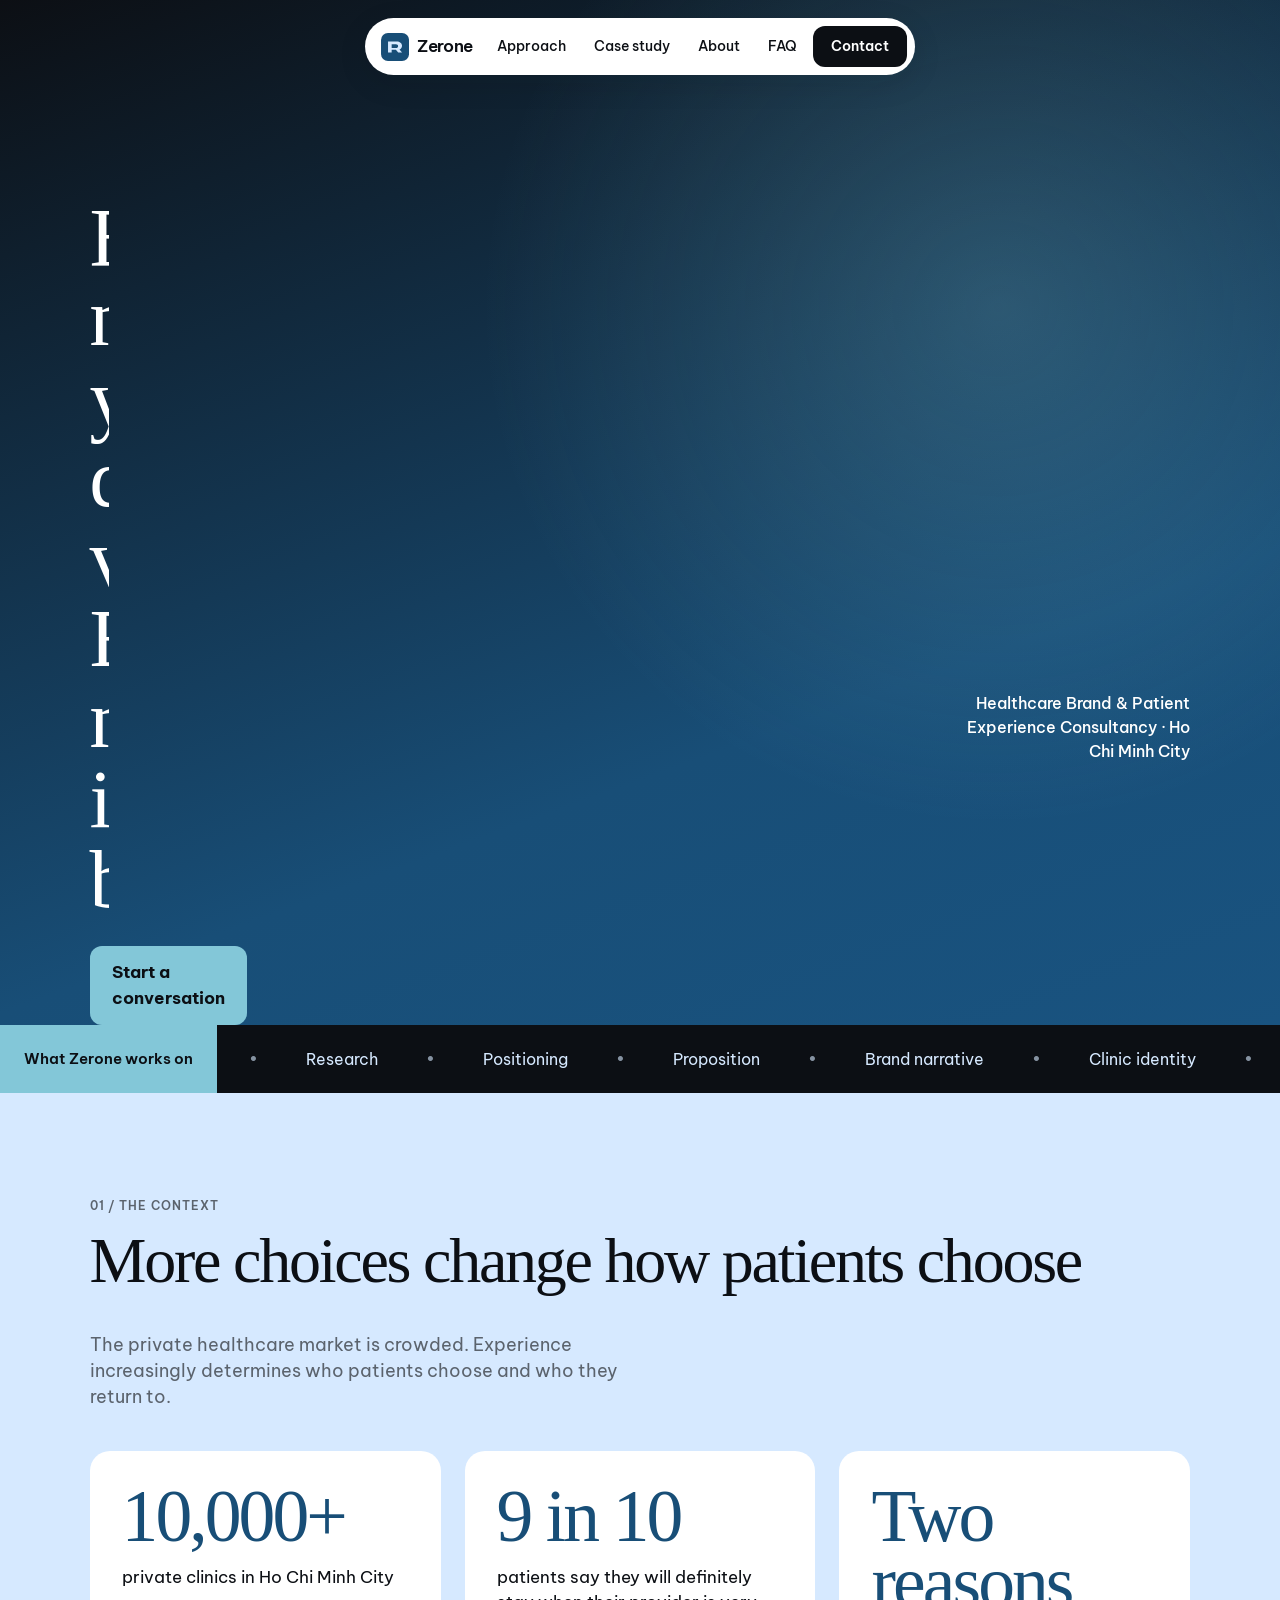
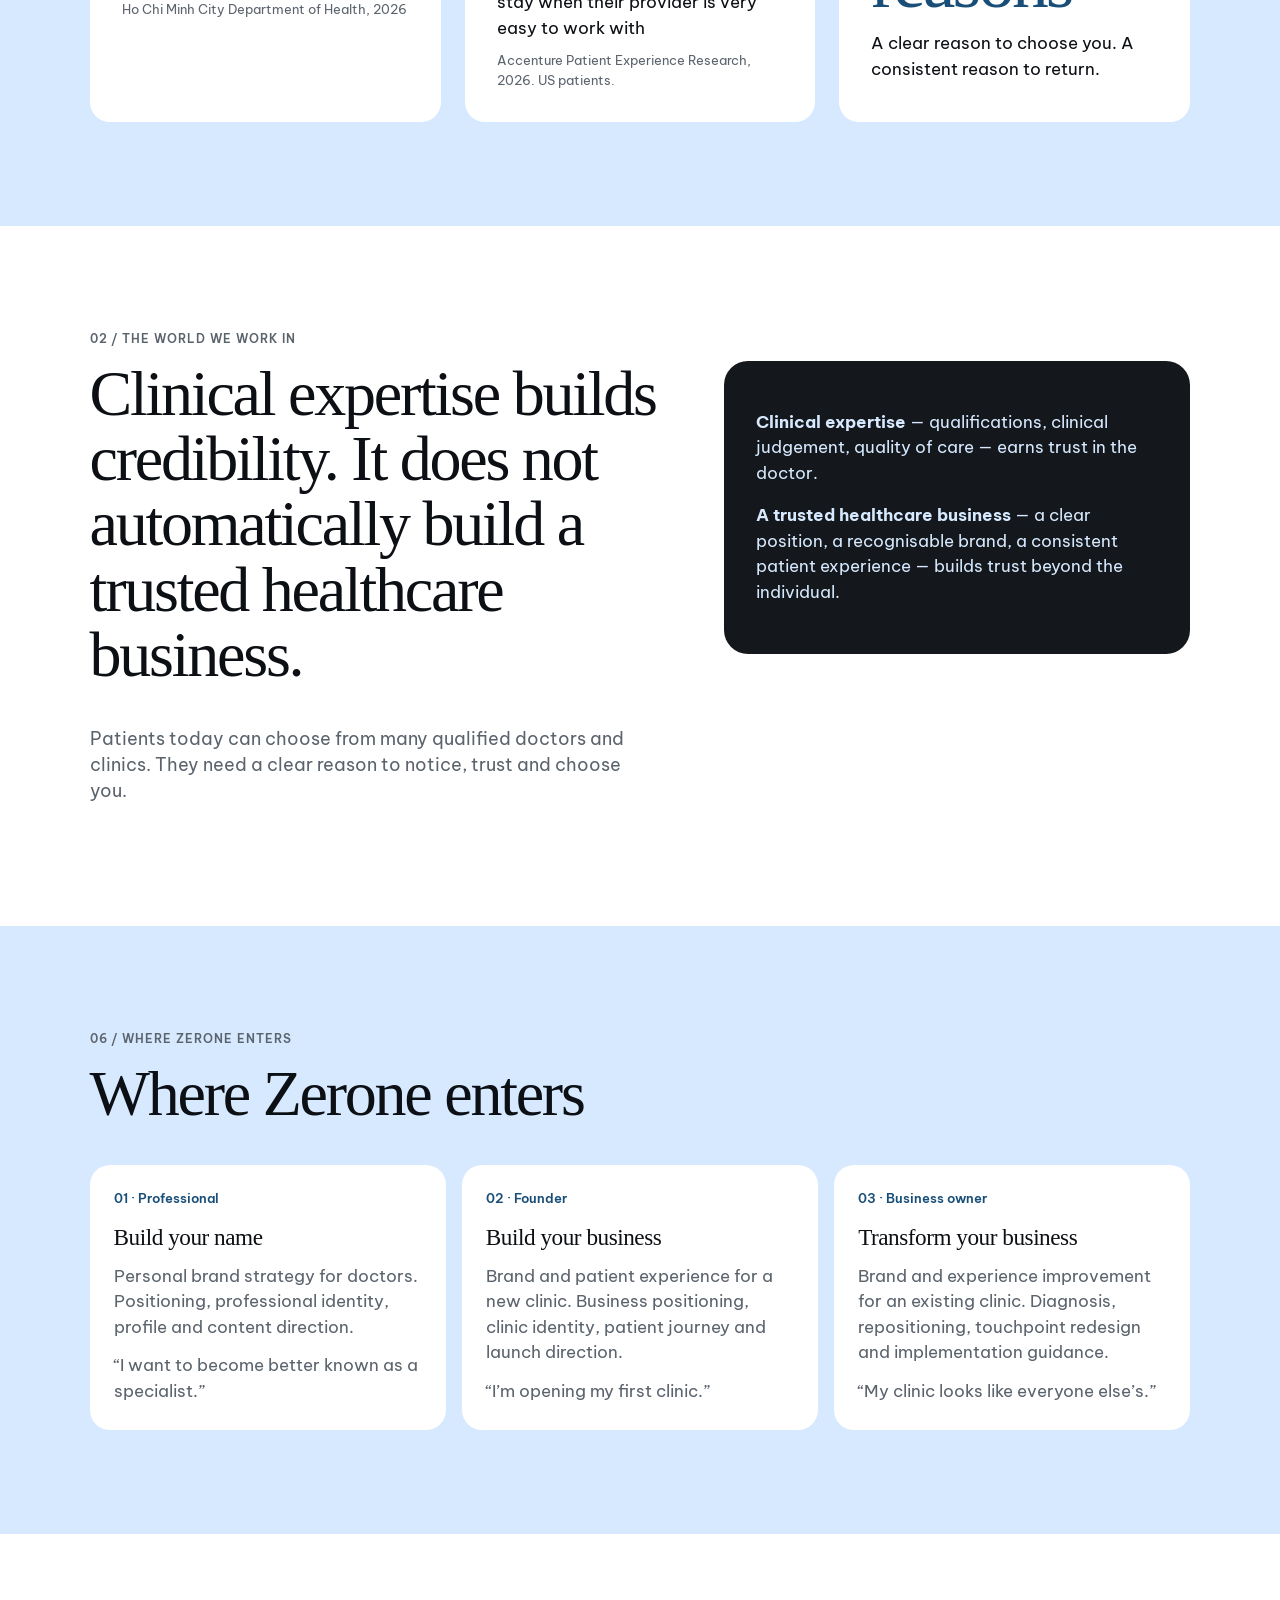
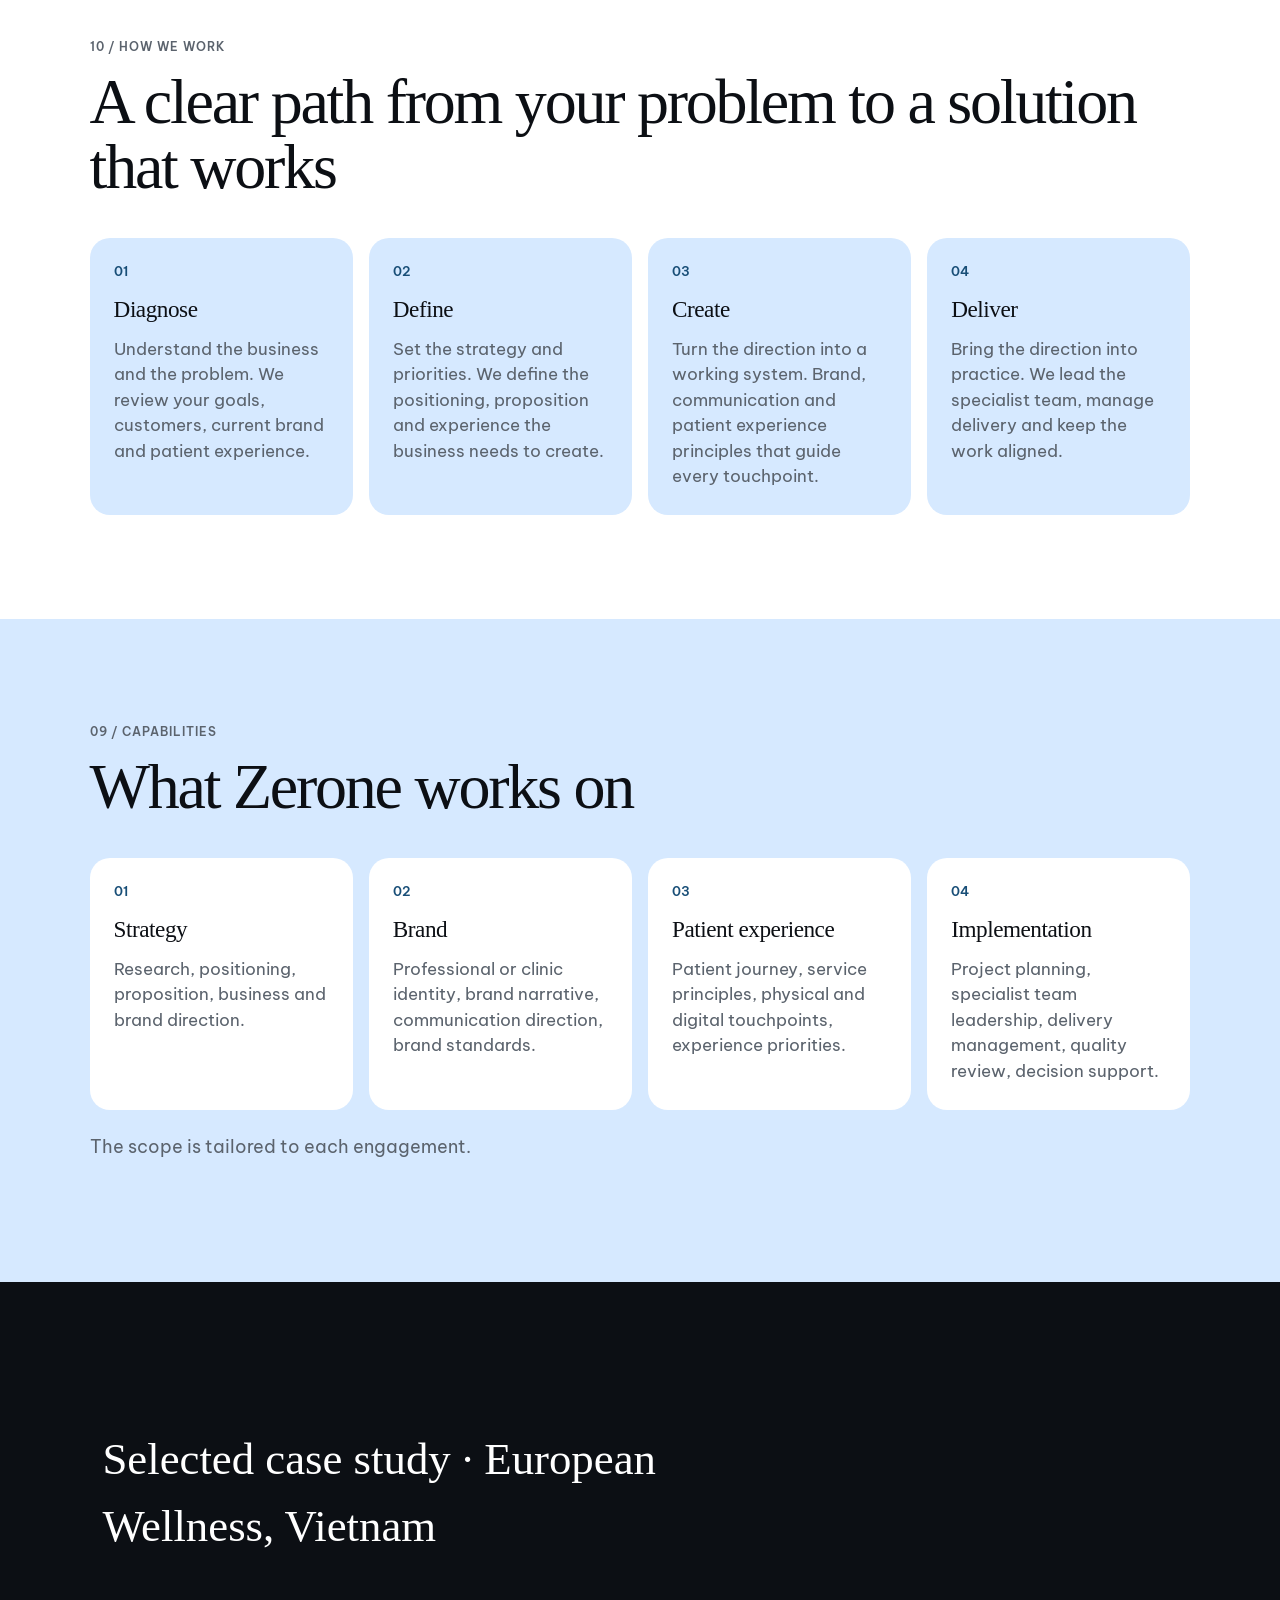
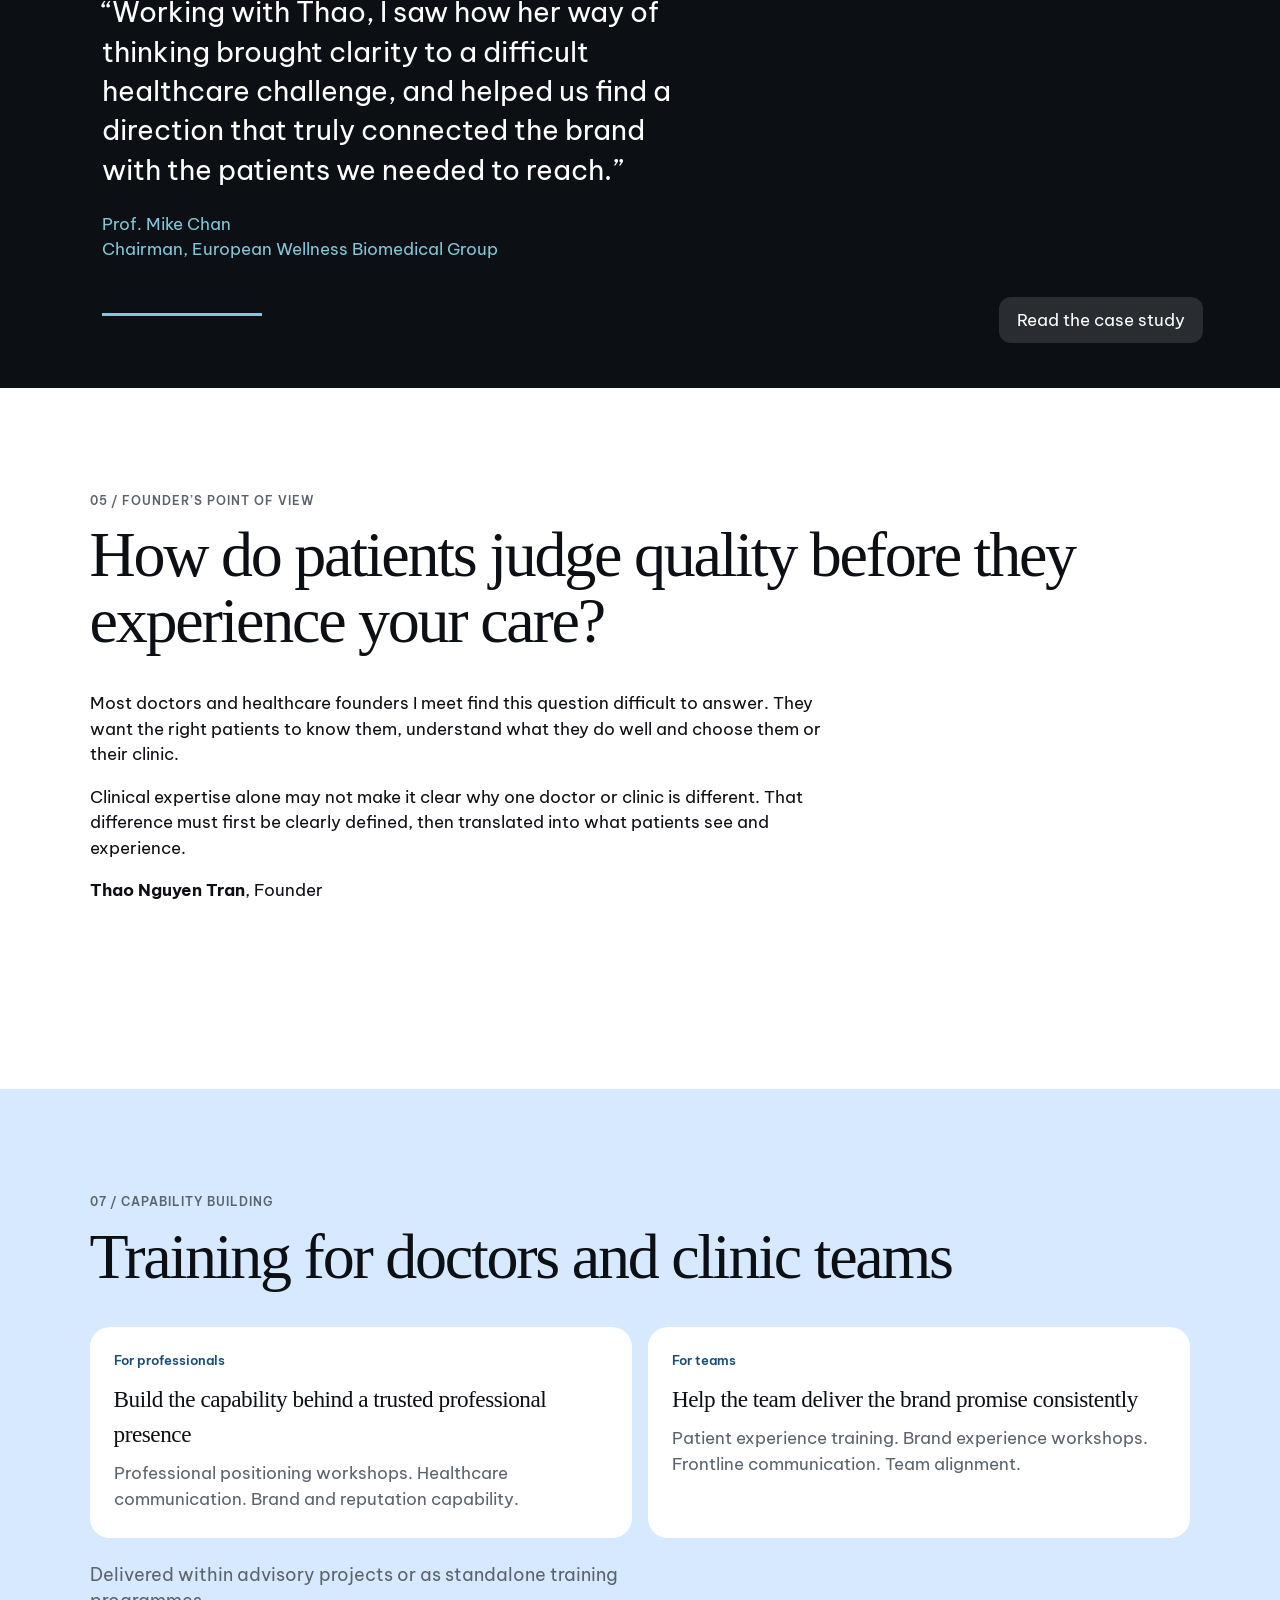
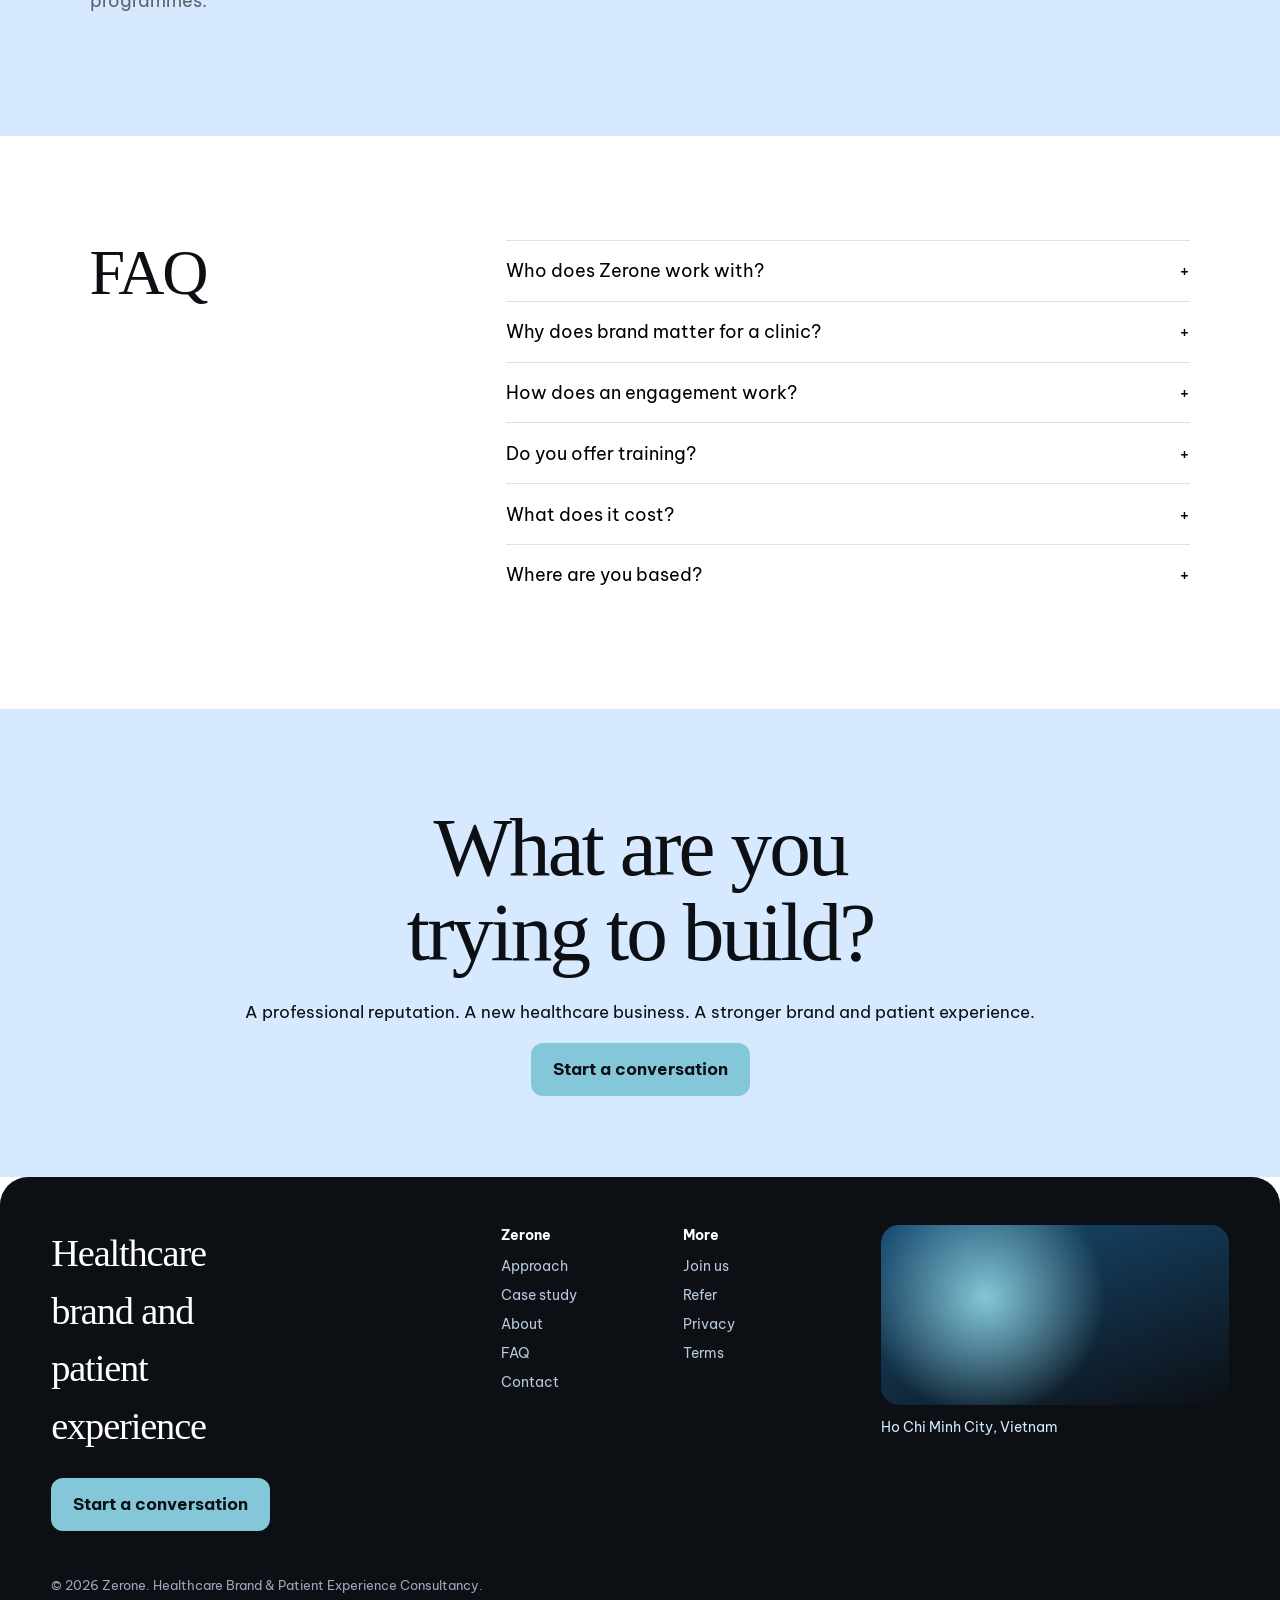
==== commit e07a2763: "Rebuild the Zerone site from the credentials deck. Lassie and Hera page flow with the deck palette (" ====
--- a/index.html
+++ b/index.html
@@ -11,21 +11,20 @@
     <link rel="icon" href="assets/logo.svg" type="image/svg+xml" />
     <link rel="preconnect" href="https://fonts.googleapis.com" />
     <link rel="preconnect" href="https://fonts.gstatic.com" crossorigin />
-    <link
-      href="https://fonts.googleapis.com/css2?family=DM+Mono:wght@400;500&family=DM+Sans:ital,opsz,wght@0,9..40,400;0,9..40,500;0,9..40,600;0,9..40,700;1,9..40,400&family=Fraunces:opsz,wght@9..144,350;9..144,400;9..144,500&display=swap"
-      rel="stylesheet"
-    />
+    <link href="https://fonts.googleapis.com/css2?family=Be+Vietnam+Pro:ital,wght@0,400;0,500;0,600;0,700;1,400&display=swap" rel="stylesheet" />
     <link rel="stylesheet" href="css/site.css" />
   </head>
-  <body data-page="">
+  <body>
     <div id="chrome-top"></div>
 
     <section class="hero" aria-label="Hero section">
-      <div class="hero-media"></div>
       <div class="hero-copy">
-        <h1>Brand makes your difference visible.<br />Experience makes it believable.</h1>
-      </div>
-      <p class="hero-kicker">Healthcare Brand &amp; Patient Experience Consultancy</p>
+        <h1>Brand makes your difference visible. Experience makes it believable.</h1>
+        <div class="hero-actions">
+          <a class="btn" href="contact.html">Start a conversation</a>
+        </div>
+      </div>
+      <p class="hero-kicker">Healthcare Brand &amp; Patient Experience Consultancy · Ho Chi Minh City</p>
       <div class="activity-stack" aria-hidden="true">
         <article class="activity-card">
           <strong>The doctor · who patients seek out</strong>
@@ -47,162 +46,173 @@
       <div class="ticker-track" id="ticker-track"></div>
     </div>
 
-    <div class="signup-bar">
-      <a class="btn-lime" href="contact.html">Start a conversation</a>
-    </div>
-
-    <section class="section">
-      <h2 class="display">We translate what a healthcare business wants to be</h2>
-      <div class="features">
-        <article class="feature">
-          <div class="feature-copy">
-            <h3>Into what customers can see</h3>
-            <p>
-              A clear position and a recognisable brand, so the right patients
-              know who you are and what you do well.
-            </p>
-          </div>
-          <div class="feature-visual" style="background-image: url('assets/photos/consult.jpg')"></div>
-        </article>
-        <article class="feature">
-          <div class="feature-copy">
-            <h3>Into what they can feel</h3>
-            <p>
-              A consistent patient experience across service, space, content and
-              every digital touchpoint.
-            </p>
-          </div>
-          <div class="feature-visual" style="background-image: url('assets/photos/window.jpg')"></div>
-        </article>
-        <article class="feature">
-          <div class="feature-copy">
-            <h3>Into what they can trust</h3>
-            <p>
-              Clinical expertise earns trust in the doctor. Brand and experience
-              build trust beyond the individual.
-            </p>
-          </div>
-          <div class="feature-visual" style="background-image: url('assets/photos/office.jpg')"></div>
-        </article>
-      </div>
-    </section>
-
-    <section class="collage">
-      <div class="collage-grid">
-        <div>
-          <div class="tile" style="background-image: url('assets/photos/flowers.jpg'); min-height: 240px"></div>
-          <div class="ui-card" style="margin-top: 14px">
-            <div class="row"><span>Ho Chi Minh City</span><span class="pill navy">Context</span></div>
-            <strong>10,000+ private clinics</strong>
-            <div class="row"><span>Source</span><span>HCMC Dept. of Health, 2026</span></div>
-          </div>
-        </div>
-        <div class="stat-block">
+    <section class="section mist">
+      <p class="kicker">01 / The context</p>
+      <h2 class="display">More choices change how patients choose</h2>
+      <p class="lede">The private healthcare market is crowded. Experience increasingly determines who patients choose and who they return to.</p>
+      <div class="stats" style="margin-top: 2.5rem">
+        <article class="stat">
+          <strong>10,000+</strong>
+          <p>private clinics in Ho Chi Minh City</p>
+          <p class="src">Ho Chi Minh City Department of Health, 2026</p>
+        </article>
+        <article class="stat">
           <strong>9 in 10</strong>
           <p>patients say they will definitely stay when their provider is very easy to work with</p>
-          <p style="font-size: 0.9rem; color: var(--muted)">Accenture Patient Experience Research, 2026 (US patients)</p>
+          <p class="src">Accenture Patient Experience Research, 2026. US patients.</p>
+        </article>
+        <article class="stat">
+          <strong>Two reasons</strong>
+          <p>A clear reason to choose you. A consistent reason to return.</p>
+        </article>
+      </div>
+    </section>
+
+    <section class="section">
+      <p class="kicker">02 / The world we work in</p>
+      <div class="split">
+        <div>
+          <h2 class="display">Clinical expertise builds credibility. It does not automatically build a trusted healthcare business.</h2>
+          <p class="lede">Patients today can choose from many qualified doctors and clinics. They need a clear reason to notice, trust and choose you.</p>
         </div>
-        <div>
-          <div class="tile" style="background-image: url('assets/photos/window.jpg')"></div>
-          <div class="ui-card" style="margin-top: 14px">
-            <div class="row"><span>Patients need</span><span class="pill pink">Two reasons</span></div>
-            <div class="row"><span>To choose you</span><span>A clear reason</span></div>
-            <div class="row"><span>To return</span><span>A consistent reason</span></div>
-          </div>
-          <div class="tile" style="background-image: url('assets/photos/hands.jpg'); margin-top: 14px"></div>
+        <div class="split-panel">
+          <p><b>Clinical expertise</b> — qualifications, clinical judgement, quality of care — earns trust in the doctor.</p>
+          <p><b>A trusted healthcare business</b> — a clear position, a recognisable brand, a consistent patient experience — builds trust beyond the individual.</p>
         </div>
       </div>
     </section>
 
-    <section class="section works" id="approach">
-      <h2>Where Zerone enters</h2>
+    <section class="section mist">
+      <p class="kicker">06 / Where Zerone enters</p>
+      <h2 class="display">Where Zerone enters</h2>
       <div class="work-grid">
         <article class="work-card">
-          <div class="work-art">
-            <div class="mock">
-              <div class="row"><b>01 · Professional</b><span class="pill green">Name</span></div>
-              <p>Positioning</p>
-              <p>Professional identity</p>
-              <p>Profile and content direction</p>
-            </div>
-          </div>
+          <div class="num">01 · Professional</div>
           <h3>Build your name</h3>
-          <p>Personal brand strategy for doctors. “I want to become better known as a specialist.”</p>
-        </article>
-        <article class="work-card">
-          <div class="work-art">
-            <div class="mock">
-              <div class="row"><b>02 · Founder</b><span class="pill pink">New clinic</span></div>
-              <p>Business positioning</p>
-              <p>Clinic identity</p>
-              <p>Patient journey and launch</p>
-            </div>
-          </div>
+          <p>Personal brand strategy for doctors. Positioning, professional identity, profile and content direction.</p>
+          <p style="margin-top: 0.8rem">“I want to become better known as a specialist.”</p>
+        </article>
+        <article class="work-card">
+          <div class="num">02 · Founder</div>
           <h3>Build your business</h3>
-          <p>Brand and patient experience for a new clinic. “I’m opening my first clinic.”</p>
-        </article>
-        <article class="work-card">
-          <div class="work-art">
-            <div class="mock">
-              <div class="row"><b>03 · Business owner</b><span class="pill green">Existing</span></div>
-              <p>Diagnosis</p>
-              <p>Repositioning</p>
-              <p>Touchpoint redesign</p>
-            </div>
-          </div>
+          <p>Brand and patient experience for a new clinic. Business positioning, clinic identity, patient journey and launch direction.</p>
+          <p style="margin-top: 0.8rem">“I’m opening my first clinic.”</p>
+        </article>
+        <article class="work-card">
+          <div class="num">03 · Business owner</div>
           <h3>Transform your business</h3>
-          <p>Brand and experience improvement for an existing clinic. “My clinic looks like everyone else’s.”</p>
-        </article>
-      </div>
-    </section>
-
-    <section class="section works">
-      <h2>How we work</h2>
-      <div class="work-grid" style="grid-template-columns: repeat(4, 1fr)">
-        <article class="work-card">
-          <h3>01 Diagnose</h3>
-          <p>Understand the business and the problem: goals, customers, current brand and patient experience.</p>
-        </article>
-        <article class="work-card">
-          <h3>02 Define</h3>
-          <p>Set the strategy and priorities: positioning, proposition and the experience the business needs to create.</p>
-        </article>
-        <article class="work-card">
-          <h3>03 Create</h3>
-          <p>Turn the direction into a working system that guides every customer touchpoint.</p>
-        </article>
-        <article class="work-card">
-          <h3>04 Deliver</h3>
-          <p>Bring the direction into practice: lead the specialist team and keep the work aligned.</p>
-        </article>
-      </div>
-    </section>
-
-    <section class="testimonials" aria-label="Case study">
-      <article class="testimonial is-on" style="background-image: url('assets/photos/doctor-1.jpg')">
-        <div class="testimonial-inner">
-          <p class="eyebrow">Selected case study<br />European Wellness, Vietnam</p>
-          <p class="quote">
-            “Working with Thao, I saw how her way of thinking brought clarity to a
-            difficult healthcare challenge, and helped us find a direction that
-            truly connected the brand with the patients we needed to reach.”
-          </p>
-          <p class="who">Prof. Mike Chan<br />Chairman, European Wellness Biomedical Group</p>
-        </div>
+          <p>Brand and experience improvement for an existing clinic. Diagnosis, repositioning, touchpoint redesign and implementation guidance.</p>
+          <p style="margin-top: 0.8rem">“My clinic looks like everyone else’s.”</p>
+        </article>
+      </div>
+    </section>
+
+    <section class="section">
+      <p class="kicker">10 / How we work</p>
+      <h2 class="display">A clear path from your problem to a solution that works</h2>
+      <div class="work-grid four">
+        <article class="work-card">
+          <div class="num">01</div>
+          <h3>Diagnose</h3>
+          <p>Understand the business and the problem. We review your goals, customers, current brand and patient experience.</p>
+        </article>
+        <article class="work-card">
+          <div class="num">02</div>
+          <h3>Define</h3>
+          <p>Set the strategy and priorities. We define the positioning, proposition and experience the business needs to create.</p>
+        </article>
+        <article class="work-card">
+          <div class="num">03</div>
+          <h3>Create</h3>
+          <p>Turn the direction into a working system. Brand, communication and patient experience principles that guide every touchpoint.</p>
+        </article>
+        <article class="work-card">
+          <div class="num">04</div>
+          <h3>Deliver</h3>
+          <p>Bring the direction into practice. We lead the specialist team, manage delivery and keep the work aligned.</p>
+        </article>
+      </div>
+    </section>
+
+    <section class="section mist">
+      <p class="kicker">09 / Capabilities</p>
+      <h2 class="display">What Zerone works on</h2>
+      <div class="caps">
+        <article class="cap">
+          <div class="num">01</div>
+          <h3>Strategy</h3>
+          <p>Research, positioning, proposition, business and brand direction.</p>
+        </article>
+        <article class="cap">
+          <div class="num">02</div>
+          <h3>Brand</h3>
+          <p>Professional or clinic identity, brand narrative, communication direction, brand standards.</p>
+        </article>
+        <article class="cap">
+          <div class="num">03</div>
+          <h3>Patient experience</h3>
+          <p>Patient journey, service principles, physical and digital touchpoints, experience priorities.</p>
+        </article>
+        <article class="cap">
+          <div class="num">04</div>
+          <h3>Implementation</h3>
+          <p>Project planning, specialist team leadership, delivery management, quality review, decision support.</p>
+        </article>
+      </div>
+      <p class="lede" style="margin-top: 1.5rem">The scope is tailored to each engagement.</p>
+    </section>
+
+    <section class="quote-band" aria-label="Case study">
+      <article class="quote-slide is-on">
+        <p class="eyebrow">Selected case study · European Wellness, Vietnam</p>
+        <p class="quote">
+          “Working with Thao, I saw how her way of thinking brought clarity to a
+          difficult healthcare challenge, and helped us find a direction that
+          truly connected the brand with the patients we needed to reach.”
+        </p>
+        <p class="who">Prof. Mike Chan<br />Chairman, European Wellness Biomedical Group</p>
       </article>
-      <div class="testimonial-nav">
-        <a href="work.html">Read the case study</a>
-      </div>
-    </section>
-
-    <section class="section faq">
-      <h2>FAQ</h2>
+      <div class="autoplay"></div>
+      <div class="quote-nav"><a href="work.html">Read the case study</a></div>
+    </section>
+
+    <section class="section">
+      <p class="kicker">05 / Founder’s point of view</p>
+      <h2 class="display">How do patients judge quality before they experience your care?</h2>
+      <div class="prose tight">
+        <p>Most doctors and healthcare founders I meet find this question difficult to answer. They want the right patients to know them, understand what they do well and choose them or their clinic.</p>
+        <p>Clinical expertise alone may not make it clear why one doctor or clinic is different. That difference must first be clearly defined, then translated into what patients see and experience.</p>
+        <p><b>Thao Nguyen Tran</b>, Founder</p>
+      </div>
+    </section>
+
+    <section class="section mist">
+      <p class="kicker">07 / Capability building</p>
+      <h2 class="display">Training for doctors and clinic teams</h2>
+      <div class="work-grid two">
+        <article class="work-card">
+          <div class="role">For professionals</div>
+          <h3>Build the capability behind a trusted professional presence</h3>
+          <p>Professional positioning workshops. Healthcare communication. Brand and reputation capability.</p>
+        </article>
+        <article class="work-card">
+          <div class="role">For teams</div>
+          <h3>Help the team deliver the brand promise consistently</h3>
+          <p>Patient experience training. Brand experience workshops. Frontline communication. Team alignment.</p>
+        </article>
+      </div>
+      <p class="lede" style="margin-top: 1.5rem">Delivered within advisory projects or as standalone training programmes.</p>
+    </section>
+
+    <section class="section faq-wrap">
+      <h2 class="display">FAQ</h2>
       <div id="faq-list"></div>
     </section>
 
     <section class="cta-band">
       <h2>What are you<br />trying to build?</h2>
-      <a class="btn-lime" href="contact.html">Start a conversation</a>
+      <p>A professional reputation. A new healthcare business. A stronger brand and patient experience.</p>
+      <p><a class="btn" href="contact.html">Start a conversation</a></p>
     </section>
 
     <div id="chrome-bottom"></div>
--- a/css/site.css
+++ b/css/site.css
@@ -1,20 +1,17 @@
 :root {
-  --cream: #f9f8f5;
-  --nav: #ffffff;
-  --ink: #120c08;
-  --navy: #120c08;
-  --navy-2: #1e1610;
-  --forest: #120c08;
-  --lime: #ff740a;
-  --pink: #e3ddcf;
-  --sage: #666666;
-  --muted: #666666;
-  --card: rgba(227, 221, 207, 0.4);
+  --ink: #0c0f14;
+  --ink-2: #14171b;
+  --ink-3: #16181b;
+  --blue: #184e77;
+  --blue-2: #195380;
+  --sky: #83c7d8;
+  --mist: #d6e9ff;
+  --slate: #5b636d;
+  --white: #ffffff;
   --ease-out: cubic-bezier(0.22, 1, 0.36, 1);
   --ease-ui: cubic-bezier(0.4, 0, 0.2, 1);
-  --serif: "Fraunces", "Times New Roman", serif;
-  --sans: "DM Sans", system-ui, sans-serif;
-  --mono: "DM Mono", ui-monospace, monospace;
+  --serif: Georgia, "Times New Roman", serif;
+  --sans: "Be Vietnam Pro", system-ui, sans-serif;
 }
 
 *,
@@ -29,11 +26,11 @@
 
 body {
   margin: 0;
-  background: var(--cream);
+  background: var(--white);
   color: var(--ink);
   font-family: var(--sans);
-  font-size: 16px;
-  line-height: 1.45;
+  font-size: 17px;
+  line-height: 1.5;
 }
 
 img {
@@ -47,7 +44,9 @@
 }
 
 button,
-input {
+input,
+select,
+textarea {
   font-family: inherit;
 }
 
@@ -59,11 +58,11 @@
   z-index: 50;
   display: flex;
   align-items: center;
-  gap: 6px;
+  gap: 4px;
   padding: 8px 8px 8px 16px;
-  background: var(--nav);
+  background: var(--white);
   border-radius: 999px;
-  box-shadow: 0 8px 30px rgba(18, 12, 8, 0.08);
+  box-shadow: 0 8px 30px rgba(12, 15, 20, 0.1);
 }
 
 .brand {
@@ -72,7 +71,7 @@
   gap: 8px;
   font-weight: 600;
   letter-spacing: -0.03em;
-  margin-right: 10px;
+  margin-right: 8px;
 }
 
 .brand img {
@@ -81,88 +80,90 @@
 }
 
 .site-nav a.nav-link {
-  padding: 10px 14px;
+  padding: 10px 12px;
   border-radius: 999px;
-  font-size: 15px;
+  font-size: 14px;
   font-weight: 500;
+  transition: background-color 0.3s cubic-bezier(0, 0, 0.2, 1), color 0.15s var(--ease-ui);
 }
 
 .site-nav a.nav-link.is-active,
 .site-nav a.nav-link:hover {
-  background: rgba(0, 0, 0, 0.05);
-}
-
-.nav-login {
-  margin-left: 8px;
-}
-
-.nav-demo {
-  background: var(--navy) !important;
-  color: #fff !important;
+  background: var(--mist);
+}
+
+.nav-cta {
+  background: var(--ink) !important;
+  color: var(--white) !important;
   padding: 10px 18px !important;
-  border-radius: 999px !important;
+  border-radius: 12px !important;
   font-weight: 600 !important;
+  font-size: 14px !important;
+  transition: background-color 0.3s cubic-bezier(0, 0, 0.2, 1), transform 0.2s cubic-bezier(0, 0, 0.2, 1);
+}
+
+.nav-cta:hover {
+  background: var(--blue) !important;
+  transform: scale(1.03);
 }
 
 .hero {
   position: relative;
   min-height: 100svh;
   overflow: hidden;
-  color: #fff;
-}
-
-.hero-media {
-  position: absolute;
-  inset: 0;
+  color: var(--white);
   background:
-    linear-gradient(180deg, rgba(8, 16, 32, 0.28), rgba(8, 16, 32, 0.45)),
-    url("../assets/photos/clinic.jpg") center/cover no-repeat;
-}
-
-.hero-media::after {
-  content: "";
-  position: absolute;
-  inset: 0;
-  background: radial-gradient(circle at 70% 40%, transparent 0%, rgba(6, 14, 30, 0.35) 70%);
+    radial-gradient(circle at 78% 30%, rgba(131, 199, 216, 0.22), transparent 42%),
+    linear-gradient(160deg, var(--ink) 0%, var(--blue) 68%, var(--blue-2) 100%);
 }
 
 .hero-copy {
   position: relative;
   z-index: 2;
   padding: 22vh 7vw 0;
-  max-width: 92vw;
+  max-width: 18ch;
 }
 
 .hero h1 {
-  margin: 0;
+  margin: 0 0 1.6rem;
   font-family: var(--serif);
-  font-weight: 350;
-  font-size: clamp(3.4rem, 7.4vw, 6.6rem);
-  line-height: 0.92;
-  letter-spacing: -0.04em;
+  font-weight: 400;
+  font-size: clamp(2.6rem, 6.4vw, 5.6rem);
+  line-height: 0.98;
+  letter-spacing: -0.035em;
+  animation: heroIn 1.4s var(--ease-out) both;
+}
+
+.hero-actions {
+  display: flex;
+  flex-wrap: wrap;
+  gap: 12px;
+  align-items: center;
 }
 
 .hero-kicker {
   position: absolute;
   right: 7vw;
-  bottom: 22%;
+  bottom: 24%;
   z-index: 2;
-  font-size: 18px;
+  font-size: 16px;
   font-weight: 500;
+  max-width: 22ch;
+  text-align: right;
 }
 
 .activity-stack {
   position: absolute;
   left: 6vw;
-  bottom: 18%;
+  bottom: 16%;
   z-index: 3;
-  width: min(420px, 88vw);
+  width: min(400px, 88vw);
 }
 
 .activity-card {
-  background: rgba(249, 248, 245, 0.96);
+  background: rgba(255, 255, 255, 0.96);
   color: var(--ink);
-  border-radius: 18px;
+  border-radius: 16px;
   padding: 16px 18px;
   display: flex;
   align-items: center;
@@ -181,7 +182,7 @@
 .activity-card:nth-child(3) { animation-delay: 5s; }
 
 .activity-card strong {
-  font-size: 18px;
+  font-size: 16px;
   font-weight: 560;
 }
 
@@ -189,8 +190,8 @@
   width: 28px;
   height: 28px;
   border-radius: 50%;
-  background: #ff740a;
-  color: #fff;
+  background: var(--blue);
+  color: var(--white);
   display: grid;
   place-items: center;
   font-size: 14px;
@@ -202,26 +203,29 @@
   70%, 100% { opacity: 0; transform: translateY(-18px) scale(0.99); }
 }
 
+@keyframes heroIn {
+  from { opacity: 0; transform: translateY(48px); clip-path: inset(0 0 100% 0); }
+  to { opacity: 1; transform: none; clip-path: inset(0); }
+}
+
 .ticker {
-  position: relative;
-  z-index: 4;
   display: flex;
   align-items: stretch;
-  min-height: 72px;
-  background: var(--forest);
-  color: #e8efe9;
+  min-height: 68px;
+  background: var(--ink);
+  color: var(--mist);
   overflow: hidden;
 }
 
 .ticker-label {
   flex: 0 0 auto;
-  background: var(--lime);
-  color: #fff;
+  background: var(--sky);
+  color: var(--ink);
   display: grid;
   place-items: center;
-  padding: 0 28px;
+  padding: 0 24px;
   font-weight: 600;
-  font-size: 18px;
+  font-size: 15px;
 }
 
 .ticker-track {
@@ -231,7 +235,7 @@
   padding-left: 32px;
   animation: marquee 28s linear infinite;
   white-space: nowrap;
-  font-size: 18px;
+  font-size: 16px;
 }
 
 .ticker-track span::before {
@@ -245,288 +249,250 @@
   to { transform: translateX(-50%); }
 }
 
-.signup-bar {
-  display: flex;
-  justify-content: center;
-  padding: 22px 16px 80px;
-  background: var(--cream);
-}
-
-.signup {
-  display: flex;
-  width: min(560px, 92vw);
-  background: #fff;
-  border: 1px solid #dedad3;
-  border-radius: 999px;
-  overflow: hidden;
-}
-
-.signup input {
-  flex: 1;
-  border: 0;
-  padding: 16px 22px;
-  font-size: 16px;
-  outline: none;
-  background: transparent;
-}
-
-.signup button {
-  color: #fff;
-  margin: 6px;
-  border: 0;
-  border-radius: 999px;
-  background: var(--lime);
-  padding: 12px 22px;
-  font-weight: 650;
-  cursor: pointer;
-}
-
 .section {
-  padding: 8rem 7vw;
+  padding: 6.5rem 7vw;
+}
+
+.section.mist { background: var(--mist); }
+.section.ink { background: var(--ink); color: var(--white); }
+.section.blue { background: var(--blue); color: var(--white); }
+
+.display,
+.page-hero h1,
+.works h2,
+.faq-wrap h2,
+.cta-band h2 {
+  font-family: var(--serif);
+  font-weight: 400;
+  letter-spacing: -0.035em;
+  line-height: 1.02;
 }
 
 .display {
-  font-family: var(--serif);
-  font-weight: 350;
-  letter-spacing: -0.04em;
-  line-height: 0.95;
-  font-size: clamp(2.8rem, 6vw, 5.6rem);
-  margin: 0 0 4rem;
-}
-
-.features {
-  display: grid;
-  gap: 7rem;
-}
-
-.feature {
-  display: grid;
-  grid-template-columns: 1fr 1.15fr;
-  gap: 4rem;
-  align-items: center;
-}
-
-.feature:nth-child(even) {
-  grid-template-columns: 1.15fr 1fr;
-}
-
-.feature:nth-child(even) .feature-copy {
-  order: 2;
-}
-
-.feature h3 {
-  font-family: var(--serif);
-  font-size: clamp(2rem, 3vw, 2.8rem);
-  font-weight: 350;
-  margin: 0 0 1rem;
-  letter-spacing: -0.03em;
-}
-
-.feature p {
-  margin: 0;
-  color: #3f3f3a;
-  max-width: 36ch;
-  font-size: 1.15rem;
-}
-
-.feature-visual {
-  border-radius: 28px;
-  overflow: hidden;
-  min-height: 420px;
-  background: #d9d3c8 center/cover no-repeat;
-}
-
-.collage {
-  padding: 4rem 7vw 8rem;
-}
-
-.collage-grid {
-  display: grid;
-  grid-template-columns: 1fr 1.4fr 1fr;
-  gap: 18px;
-  align-items: center;
-}
-
-.stat-block {
-  text-align: center;
-}
-
-.stat-block strong {
+  font-size: clamp(2.2rem, 5vw, 4.4rem);
+  margin: 0 0 2.4rem;
+}
+
+.kicker {
+  text-transform: uppercase;
+  letter-spacing: 0.08em;
+  font-size: 12px;
+  font-weight: 600;
+  color: var(--slate);
+  margin: 0 0 0.8rem;
+}
+
+.section.ink .kicker,
+.section.blue .kicker {
+  color: var(--sky);
+}
+
+.lede {
+  max-width: 46ch;
+  color: var(--slate);
+  font-size: 1.1rem;
+}
+
+.stats {
+  display: grid;
+  grid-template-columns: 1fr 1fr 1fr;
+  gap: 24px;
+}
+
+.stat {
+  background: var(--white);
+  border-radius: 20px;
+  padding: 2rem;
+}
+
+.stat strong {
   display: block;
   font-family: var(--serif);
-  font-size: clamp(6rem, 14vw, 11rem);
-  font-weight: 350;
-  line-height: 0.8;
-  letter-spacing: -0.06em;
-}
-
-.stat-block p {
-  margin: 1.4rem auto 0;
-  max-width: 18ch;
-  font-size: 1.4rem;
-}
-
-.tile {
-  border-radius: 22px;
+  font-size: clamp(2.8rem, 6vw, 4.6rem);
+  font-weight: 400;
+  letter-spacing: -0.04em;
+  line-height: 0.9;
+  color: var(--blue);
+}
+
+.stat p {
+  margin: 1rem 0 0;
+  color: var(--ink);
+}
+
+.stat .src {
+  margin-top: 0.6rem;
+  font-size: 13px;
+  color: var(--slate);
+}
+
+.split {
+  display: grid;
+  grid-template-columns: 1.1fr 0.9fr;
+  gap: 4rem;
+  align-items: start;
+}
+
+.split-panel {
+  background: var(--ink-2);
+  border-radius: 24px;
+  min-height: 280px;
+  padding: 2rem;
+  color: var(--mist);
+}
+
+.cards,
+.work-grid,
+.caps {
+  display: grid;
+  grid-template-columns: repeat(3, 1fr);
+  gap: 16px;
+}
+
+.work-grid.four,
+.caps {
+  grid-template-columns: repeat(4, 1fr);
+}
+
+.work-grid.two {
+  grid-template-columns: repeat(2, 1fr);
+}
+
+.card,
+.work-card,
+.cap {
+  background: var(--white);
+  border-radius: 20px;
+  padding: 1.5rem 1.5rem 1.6rem;
+  transition: transform 0.5s cubic-bezier(0, 0, 0.2, 1);
+}
+
+.section.mist .card,
+.section.mist .work-card,
+.section.mist .cap {
+  background: var(--white);
+}
+
+.section:not(.mist):not(.ink):not(.blue) .card,
+.section:not(.mist):not(.ink):not(.blue) .work-card,
+.section:not(.mist):not(.ink):not(.blue) .cap {
+  background: var(--mist);
+}
+
+.card:hover,
+.work-card:hover,
+.story-card:hover {
+  transform: translateY(-6px);
+}
+
+.num,
+.role {
+  font-size: 13px;
+  font-weight: 600;
+  color: var(--blue);
+  margin-bottom: 0.7rem;
+}
+
+.card h3,
+.work-card h3,
+.cap h3 {
+  font-family: var(--serif);
+  font-weight: 400;
+  font-size: 1.45rem;
+  letter-spacing: -0.02em;
+  margin: 0 0 0.6rem;
+}
+
+.card p,
+.work-card p,
+.cap p {
+  margin: 0;
+  color: var(--slate);
+}
+
+.quote-band {
+  position: relative;
+  min-height: 72vh;
+  background: var(--ink);
+  color: var(--white);
   overflow: hidden;
-  min-height: 210px;
-  background: #ddd center/cover;
-}
-
-.ui-card {
-  background: #fff;
-  border-radius: 18px;
-  padding: 16px;
-  box-shadow: 0 10px 30px rgba(0, 0, 0, 0.08);
-  font-size: 13px;
-}
-
-.ui-card .row {
-  display: flex;
-  justify-content: space-between;
-  margin-bottom: 8px;
-}
-
-.pill {
-  display: inline-flex;
-  border-radius: 999px;
-  padding: 4px 10px;
-  font-size: 12px;
-  font-weight: 600;
-}
-
-.pill.green { background: #e3ddcf; color: #120c08; }
-.pill.pink { background: #ff740a; color: #fff; }
-.pill.navy { background: var(--navy); color: #fff; }
-
-.testimonials {
-  min-height: 100svh;
-  position: relative;
-  overflow: hidden;
-  color: #fff;
-}
-
-.testimonial {
+}
+
+.quote-slide {
   display: none;
-  min-height: 100svh;
-  background: #123 center/cover no-repeat;
-  position: relative;
-}
-
-.testimonial.is-on {
+  padding: 16vh 8vw 12vh;
+  max-width: 780px;
+}
+
+.quote-slide.is-on {
   display: block;
-}
-
-.testimonial::after {
+  animation: fadeSlide 1s var(--ease-out);
+}
+
+.quote-slide .eyebrow {
+  font-family: var(--serif);
+  font-size: clamp(1.8rem, 3.5vw, 2.8rem);
+  margin: 0 0 2rem;
+}
+
+.quote-slide .quote {
+  font-size: clamp(1.3rem, 2.2vw, 1.85rem);
+  line-height: 1.4;
+  margin: 0 0 1.4rem;
+}
+
+.quote-slide .who {
+  color: var(--sky);
+}
+
+@keyframes fadeSlide {
+  from { opacity: 0; transform: scale(1.03); }
+  to { opacity: 1; transform: none; }
+}
+
+.autoplay {
+  position: absolute;
+  left: 8vw;
+  bottom: 8vh;
+  height: 3px;
+  width: 160px;
+  background: rgba(255, 255, 255, 0.25);
+}
+
+.autoplay::after {
   content: "";
+  display: block;
+  height: 100%;
+  background: var(--sky);
+  animation: autoplay-progress 6s linear infinite;
+}
+
+@keyframes autoplay-progress {
+  0% { width: 0; }
+  100% { width: 100%; }
+}
+
+.quote-nav {
   position: absolute;
-  inset: 0;
-  background: linear-gradient(90deg, rgba(8, 20, 40, 0.55), rgba(8, 20, 40, 0.1) 55%);
-}
-
-.testimonial-inner {
-  position: relative;
-  z-index: 2;
-  padding: 18vh 8vw 10vh;
-  max-width: 720px;
-}
-
-.eyebrow {
-  font-family: var(--serif);
-  font-size: clamp(2.2rem, 4vw, 3.4rem);
-  font-weight: 350;
-  margin-bottom: 3rem;
-}
-
-.quote {
-  font-size: clamp(1.5rem, 2.4vw, 2.1rem);
-  line-height: 1.35;
-  margin: 0 0 1.5rem;
-}
-
-.who {
-  opacity: 0.9;
-}
-
-.testimonial-nav {
-  position: absolute;
-  right: 4vw;
+  right: 6vw;
   bottom: 6vh;
-  z-index: 3;
-  display: flex;
-  gap: 10px;
-}
-
-.testimonial-nav a,
-.testimonial-nav button {
-  background: rgba(255, 255, 255, 0.16);
-  border: 0;
-  color: #fff;
-  border-radius: 999px;
+}
+
+.quote-nav a {
+  background: rgba(255, 255, 255, 0.12);
+  border-radius: 12px;
   padding: 12px 18px;
-  cursor: pointer;
   backdrop-filter: blur(8px);
 }
 
-.works h2,
-.faq h2 {
-  font-family: var(--serif);
-  font-weight: 350;
-  font-size: clamp(2.6rem, 5vw, 4.4rem);
-  letter-spacing: -0.04em;
-  margin: 0 0 3rem;
-}
-
-.work-grid {
-  display: grid;
-  grid-template-columns: repeat(3, 1fr);
-  gap: 18px;
-}
-
-.work-card {
-  background: var(--card);
-  border-radius: 24px;
-  overflow: hidden;
-}
-
-.work-art {
-  height: 280px;
-  background: #e7e1d6;
-  display: grid;
-  place-items: center;
-  padding: 24px;
-}
-
-.work-card h3 {
-  margin: 0;
-  padding: 1.4rem 1.4rem 0.4rem;
-  font-size: 1.25rem;
-}
-
-.work-card p {
-  margin: 0;
-  padding: 0 1.4rem 1.6rem;
-  color: var(--muted);
-}
-
-.mock {
-  width: 100%;
-  max-width: 280px;
-  background: #fff;
-  border-radius: 16px;
-  padding: 14px;
-  box-shadow: 0 10px 24px rgba(0, 0, 0, 0.08);
-  font-size: 12px;
-}
-
-.faq {
+.faq-wrap {
   display: grid;
   grid-template-columns: 0.7fr 1.3fr;
-  gap: 4rem;
+  gap: 3rem;
 }
 
 .faq-item {
-  border-top: 1px solid #e4dfd6;
+  border-top: 1px solid rgba(12, 15, 20, 0.12);
 }
 
 .faq-item button {
@@ -534,17 +500,26 @@
   text-align: left;
   background: none;
   border: 0;
-  padding: 1.2rem 0;
-  font-size: 1.15rem;
+  padding: 1.15rem 0;
+  font-size: 1.1rem;
   cursor: pointer;
   display: flex;
   justify-content: space-between;
+  gap: 1rem;
+}
+
+.faq-item button span {
+  transition: transform 0.2s var(--ease-ui);
+}
+
+.faq-item.open button span {
+  transform: rotate(180deg);
 }
 
 .faq-item p {
   margin: 0;
-  padding: 0 0 1.2rem;
-  color: var(--muted);
+  padding: 0 0 1.15rem;
+  color: var(--slate);
   display: none;
 }
 
@@ -555,50 +530,67 @@
 .cta-band {
   padding: 6rem 7vw 4rem;
   text-align: center;
+  background: var(--mist);
 }
 
 .cta-band h2 {
-  font-family: var(--serif);
-  font-weight: 350;
-  font-size: clamp(3rem, 7vw, 6.2rem);
-  letter-spacing: -0.045em;
-  line-height: 0.95;
-  margin: 0 0 2rem;
-}
-
+  font-size: clamp(2.6rem, 6.5vw, 5.2rem);
+  margin: 0 0 1.6rem;
+}
+
+.btn,
 .btn-lime {
-  color: #fff !important;
   display: inline-flex;
-  background: var(--lime);
+  align-items: center;
+  justify-content: center;
+  background: var(--sky);
   color: var(--ink);
-  border-radius: 999px;
-  padding: 14px 26px;
+  border: 0;
+  border-radius: 12px;
+  padding: 14px 22px;
   font-weight: 650;
+  cursor: pointer;
+  transition: transform 0.2s cubic-bezier(0, 0, 0.2, 1), background-color 0.3s cubic-bezier(0, 0, 0.2, 1);
+}
+
+.btn:hover,
+.btn-lime:hover {
+  transform: scale(1.04);
+  background: #6fb8cc;
+}
+
+.btn-dark {
+  background: var(--ink);
+  color: var(--white);
+}
+
+.btn-dark:hover {
+  background: var(--blue);
 }
 
 .footer {
   background: var(--ink);
-  color: #e8e4db;
-  display: grid;
-  grid-template-columns: 1.2fr 1fr 1.4fr;
+  color: var(--mist);
+  display: grid;
+  grid-template-columns: 1.2fr 1fr 1fr;
   gap: 2rem;
   padding: 3rem 4vw 2rem;
   border-radius: 28px 28px 0 0;
-  margin-top: 2rem;
 }
 
 .footer h3 {
   font-family: var(--serif);
-  font-weight: 350;
-  font-size: clamp(2rem, 3vw, 3rem);
+  font-weight: 400;
+  font-size: clamp(1.8rem, 3vw, 2.6rem);
   letter-spacing: -0.03em;
-  margin: 0 0 1.5rem;
-  max-width: 10ch;
+  margin: 0 0 1.4rem;
+  max-width: 12ch;
+  color: var(--white);
 }
 
 .footer-cols {
   display: grid;
-  grid-template-columns: 1fr 1fr 1fr;
+  grid-template-columns: 1fr 1fr;
   gap: 1rem;
   font-size: 14px;
 }
@@ -606,6 +598,7 @@
 .footer-cols b {
   display: block;
   margin-bottom: 10px;
+  color: var(--white);
 }
 
 .footer-cols a {
@@ -616,9 +609,10 @@
 
 .footer-photo {
   border-radius: 18px;
-  overflow: hidden;
-  min-height: 220px;
-  background: url("../assets/photos/flowers.jpg") center/cover;
+  min-height: 180px;
+  background:
+    radial-gradient(circle at 30% 40%, var(--sky), transparent 45%),
+    linear-gradient(160deg, var(--blue), var(--ink));
 }
 
 .legal {
@@ -628,134 +622,140 @@
 }
 
 .page-hero {
-  padding: 10rem 7vw 4rem;
+  padding: 10rem 7vw 3rem;
 }
 
 .page-hero h1 {
-  font-family: var(--serif);
-  font-weight: 350;
-  font-size: clamp(3rem, 7vw, 5.8rem);
-  letter-spacing: -0.045em;
-  line-height: 0.95;
-  margin: 0;
-}
-
-.story-grid {
-  display: grid;
-  grid-template-columns: 1fr 1fr;
-  gap: 18px;
-  padding: 0 7vw 6rem;
-}
-
-.story-card {
-  min-height: 420px;
-  border-radius: 24px;
-  overflow: hidden;
-  position: relative;
-  color: #fff;
-  display: flex;
-  align-items: flex-end;
-  padding: 2rem;
-  background: #123 center/cover;
-}
-
-.story-card h2 {
-  font-family: var(--serif);
-  font-weight: 350;
-  font-size: 2.6rem;
-  margin: 0;
-}
-
-.jobs {
-  display: grid;
-  gap: 0;
-  padding: 0 7vw 5rem;
-}
-
-.job {
-  display: flex;
-  justify-content: space-between;
-  align-items: center;
-  border-top: 1px solid #e4dfd6;
-  padding: 1.4rem 0;
-  font-size: 1.3rem;
-}
-
-.investors {
-  padding: 2rem 7vw 6rem;
-  display: grid;
-  grid-template-columns: repeat(4, 1fr);
-  gap: 18px;
-  color: var(--muted);
-  font-family: var(--serif);
-  font-size: 1.6rem;
+  font-size: clamp(2.6rem, 6vw, 4.8rem);
+  margin: 0.4rem 0 1rem;
 }
 
 .prose {
   max-width: 68ch;
-  padding: 0 7vw 6rem;
+  padding: 0 7vw 4rem;
+}
+
+.prose.tight {
+  padding-left: 0;
+  padding-right: 0;
+}
+
+.story-grid {
+  display: grid;
+  grid-template-columns: 1fr 1fr;
+  gap: 16px;
+  padding: 0 7vw 4rem;
+}
+
+.story-card,
+.ui-card {
+  background: var(--mist);
+  border-radius: 20px;
+  padding: 1.8rem;
+}
+
+.photo-slot {
+  min-height: 220px;
+  border-radius: 16px;
+  background:
+    repeating-linear-gradient(135deg, rgba(24, 78, 119, 0.08) 0 10px, transparent 10px 20px),
+    var(--mist);
+  display: grid;
+  place-items: center;
+  color: var(--slate);
+  font-size: 13px;
+  font-weight: 600;
+  margin-bottom: 1rem;
+}
+
+.form {
+  display: grid;
+  gap: 12px;
+  max-width: 480px;
+}
+
+.form input,
+.form select,
+.form textarea {
+  border: 1px solid rgba(12, 15, 20, 0.15);
+  border-radius: 12px;
+  padding: 14px 16px;
+  font-size: 16px;
+  background: var(--white);
+}
+
+.form input:focus,
+.form select:focus,
+.form textarea:focus {
+  outline: 2px solid var(--sky);
+}
+
+.notice {
+  display: none;
+  color: var(--blue);
+  font-weight: 600;
 }
 
 .form-page {
   min-height: 70vh;
   display: grid;
   place-items: center;
-  padding: 8rem 1rem;
-}
-
-.notice {
-  display: none;
+  padding: 10rem 7vw 4rem;
   text-align: center;
-  padding: 8px;
-  color: #146b3a;
+}
+
+.reveal {
+  opacity: 0;
+  transform: translateY(40px);
+  transition: opacity 1s var(--ease-out), transform 1s var(--ease-out);
+}
+
+.reveal.in {
+  opacity: 1;
+  transform: none;
 }
 
 @media (max-width: 900px) {
-  .feature,
-  .feature:nth-child(even),
-  .faq,
+  .stats,
+  .split,
+  .cards,
   .work-grid,
-  .collage-grid,
+  .work-grid.four,
+  .work-grid.two,
+  .caps,
+  .faq-wrap,
   .footer,
-  .story-grid,
-  .investors {
+  .story-grid {
     grid-template-columns: 1fr;
   }
-  .feature:nth-child(even) .feature-copy {
-    order: 0;
-  }
+
   .hero-kicker {
     left: 7vw;
     right: auto;
-    bottom: 28%;
+    bottom: 30%;
+    text-align: left;
   }
-  .site-nav .nav-link:not(.nav-demo) {
+
+  .site-nav .nav-link:not(.nav-cta) {
     display: none;
   }
-}
-
-/* Motion: Lassie-style easing, hover and scroll reveal */
-.site-nav a.nav-link { transition: background-color 0.3s cubic-bezier(0, 0, 0.2, 1), color 0.15s var(--ease-ui); }
-.nav-demo { transition: background-color 0.3s cubic-bezier(0, 0, 0.2, 1), transform 0.2s cubic-bezier(0, 0, 0.2, 1); }
-.nav-demo:hover { background: var(--lime) !important; }
-.btn-lime, .signup button { transition: transform 0.2s cubic-bezier(0, 0, 0.2, 1), background-color 0.3s cubic-bezier(0, 0, 0.2, 1); }
-.btn-lime:hover, .signup button:hover { transform: scale(1.04); background: #e66500; }
-.signup { transition: border-color 0.2s var(--ease-ui); }
-.signup:focus-within { border-color: var(--ink); }
-.feature-visual, .tile, .work-card, .story-card { transition: transform 0.5s cubic-bezier(0, 0, 0.2, 1); }
-.work-card:hover, .story-card:hover { transform: translateY(-6px); }
-.faq-item p { overflow: hidden; }
-.faq-item button span { transition: transform 0.2s var(--ease-ui); }
-.faq-item.open button span { transform: rotate(180deg); }
-.footer { clip-path: inset(0 0 0 0 round 28px 28px 0 0); }
-
-.reveal { opacity: 0; transform: translateY(40px); transition: opacity 1s var(--ease-out), transform 1s var(--ease-out); }
-.reveal.in { opacity: 1; transform: none; }
-.hero h1 { animation: heroIn 1.4s var(--ease-out) both; }
-@keyframes heroIn { from { opacity: 0; transform: translateY(48px); clip-path: inset(0 0 100% 0); } to { opacity: 1; transform: none; clip-path: inset(0); } }
-.testimonial.is-on { animation: fadeSlide 1s var(--ease-out); }
-@keyframes fadeSlide { from { opacity: 0; transform: scale(1.03); } to { opacity: 1; transform: none; } }
-.autoplay { position: absolute; left: 8vw; bottom: 8vh; height: 3px; width: 160px; background: rgba(255,255,255,.3); z-index: 3; }
-.autoplay::after { content: ""; display: block; height: 100%; background: #fff; animation: autoplay-progress 6s linear infinite; }
-@keyframes autoplay-progress { 0% { width: 0; } 100% { width: 100%; } }
-@media (prefers-reduced-motion: reduce) { .reveal, .hero h1, .activity-card, .ticker-track { animation: none; transition: none; opacity: 1; transform: none; } }
+
+  .site-nav .nav-link[href="approach.html"],
+  .site-nav .nav-link[href="about.html"] {
+    display: none;
+  }
+}
+
+@media (prefers-reduced-motion: reduce) {
+  .reveal,
+  .hero h1,
+  .activity-card,
+  .ticker-track,
+  .quote-slide.is-on {
+    animation: none;
+    transition: none;
+    opacity: 1;
+    transform: none;
+    clip-path: none;
+  }
+}
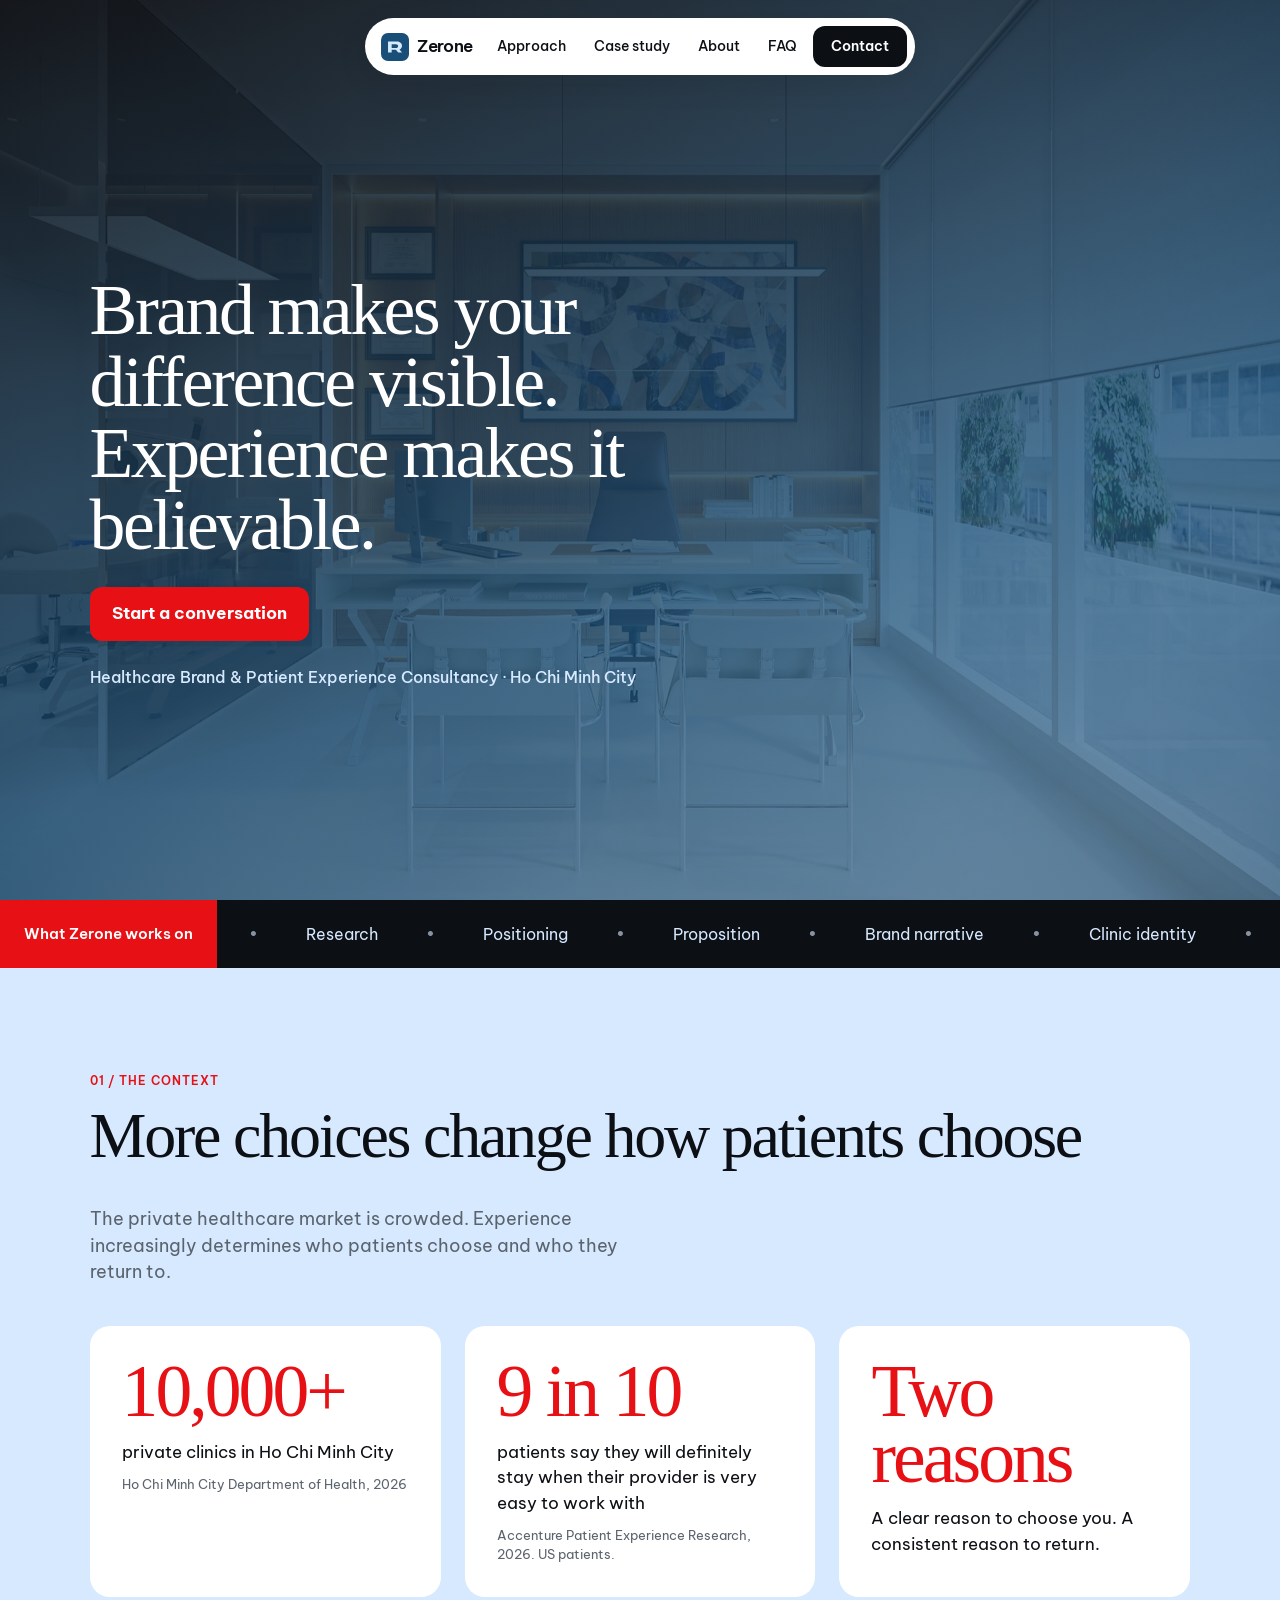
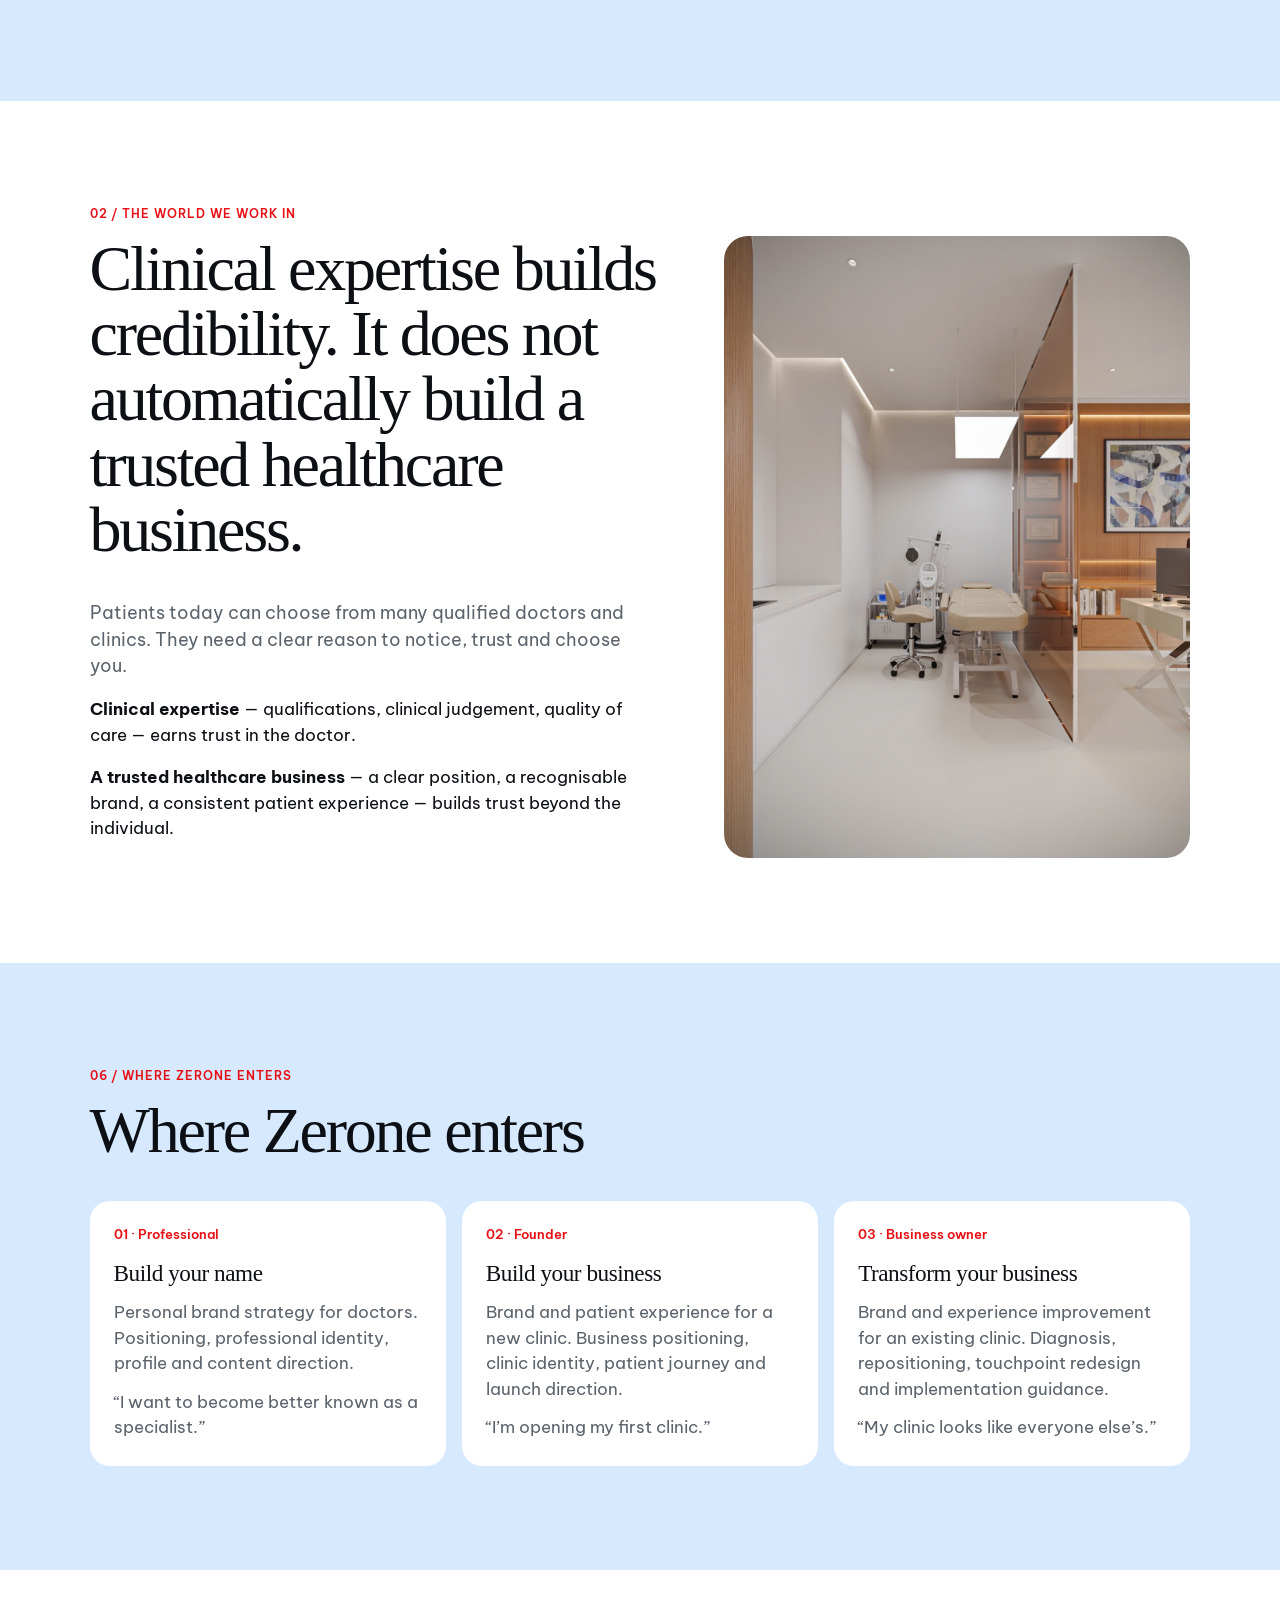
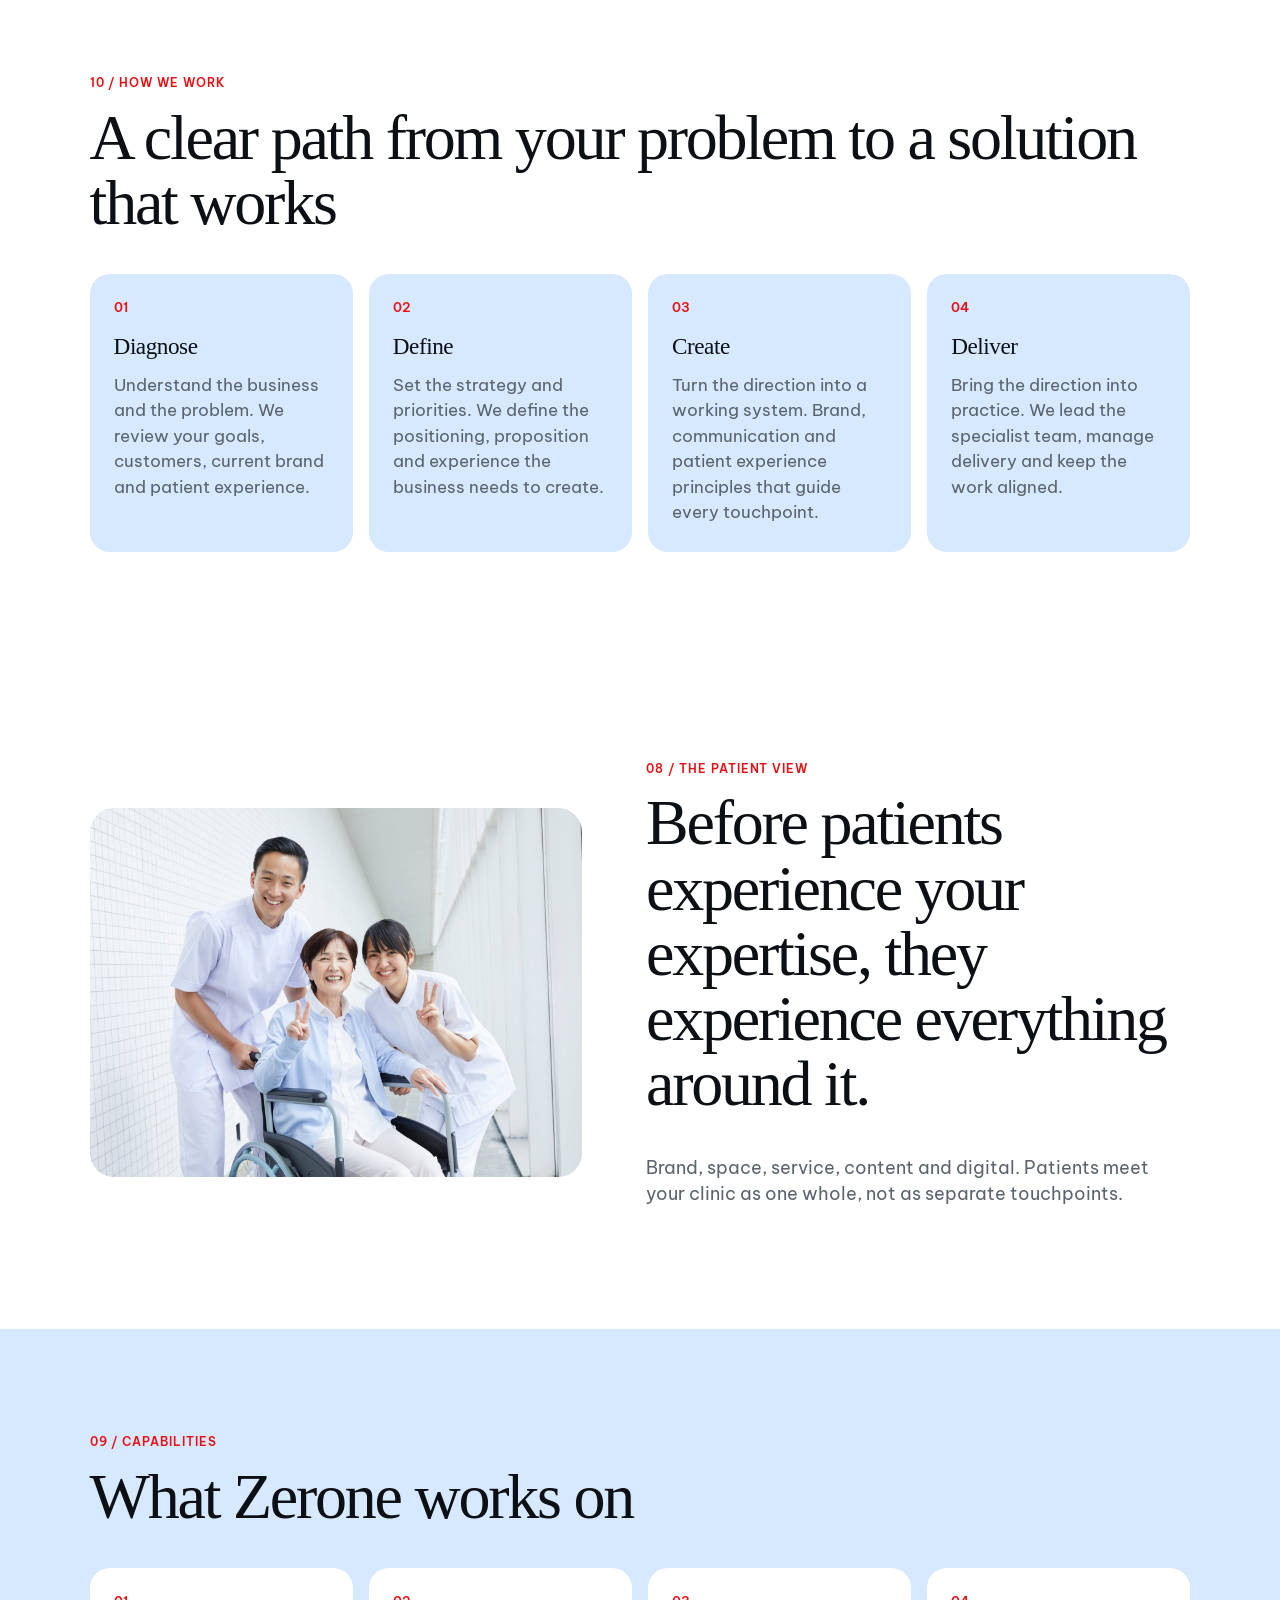
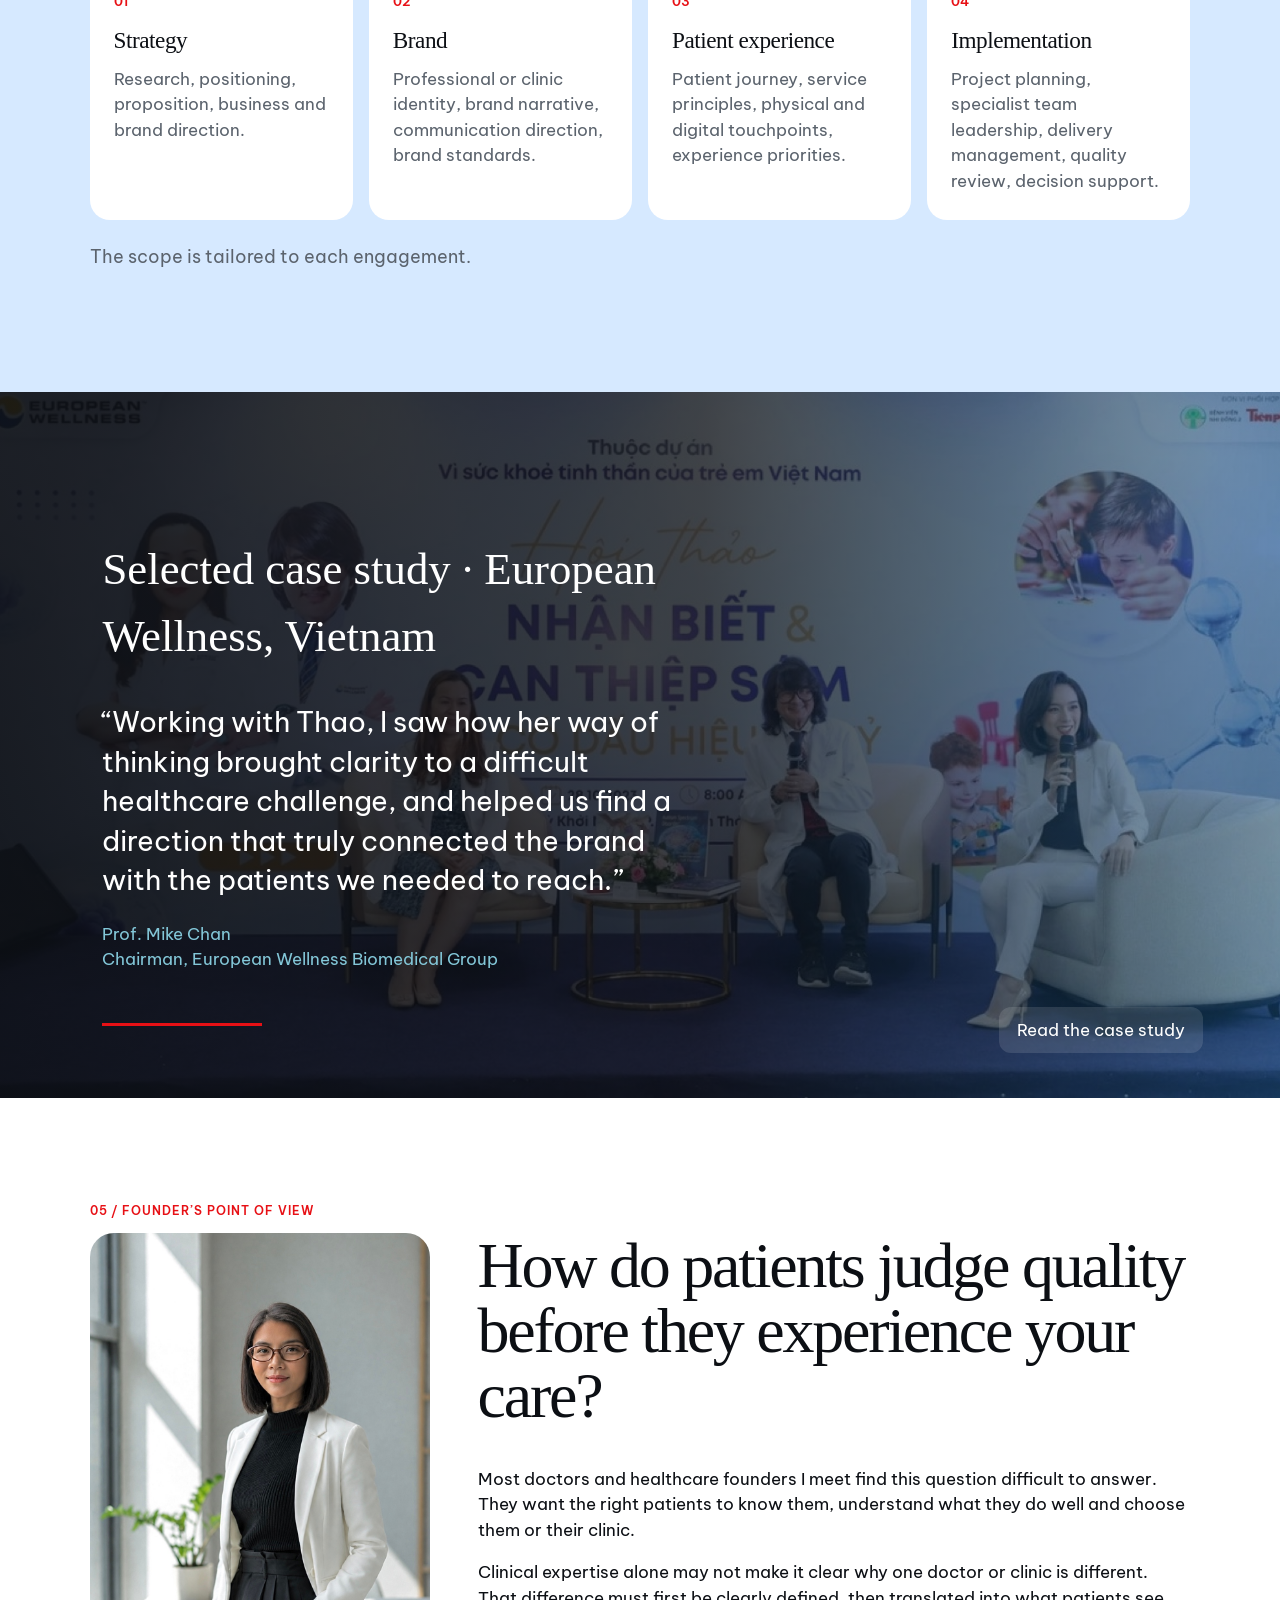
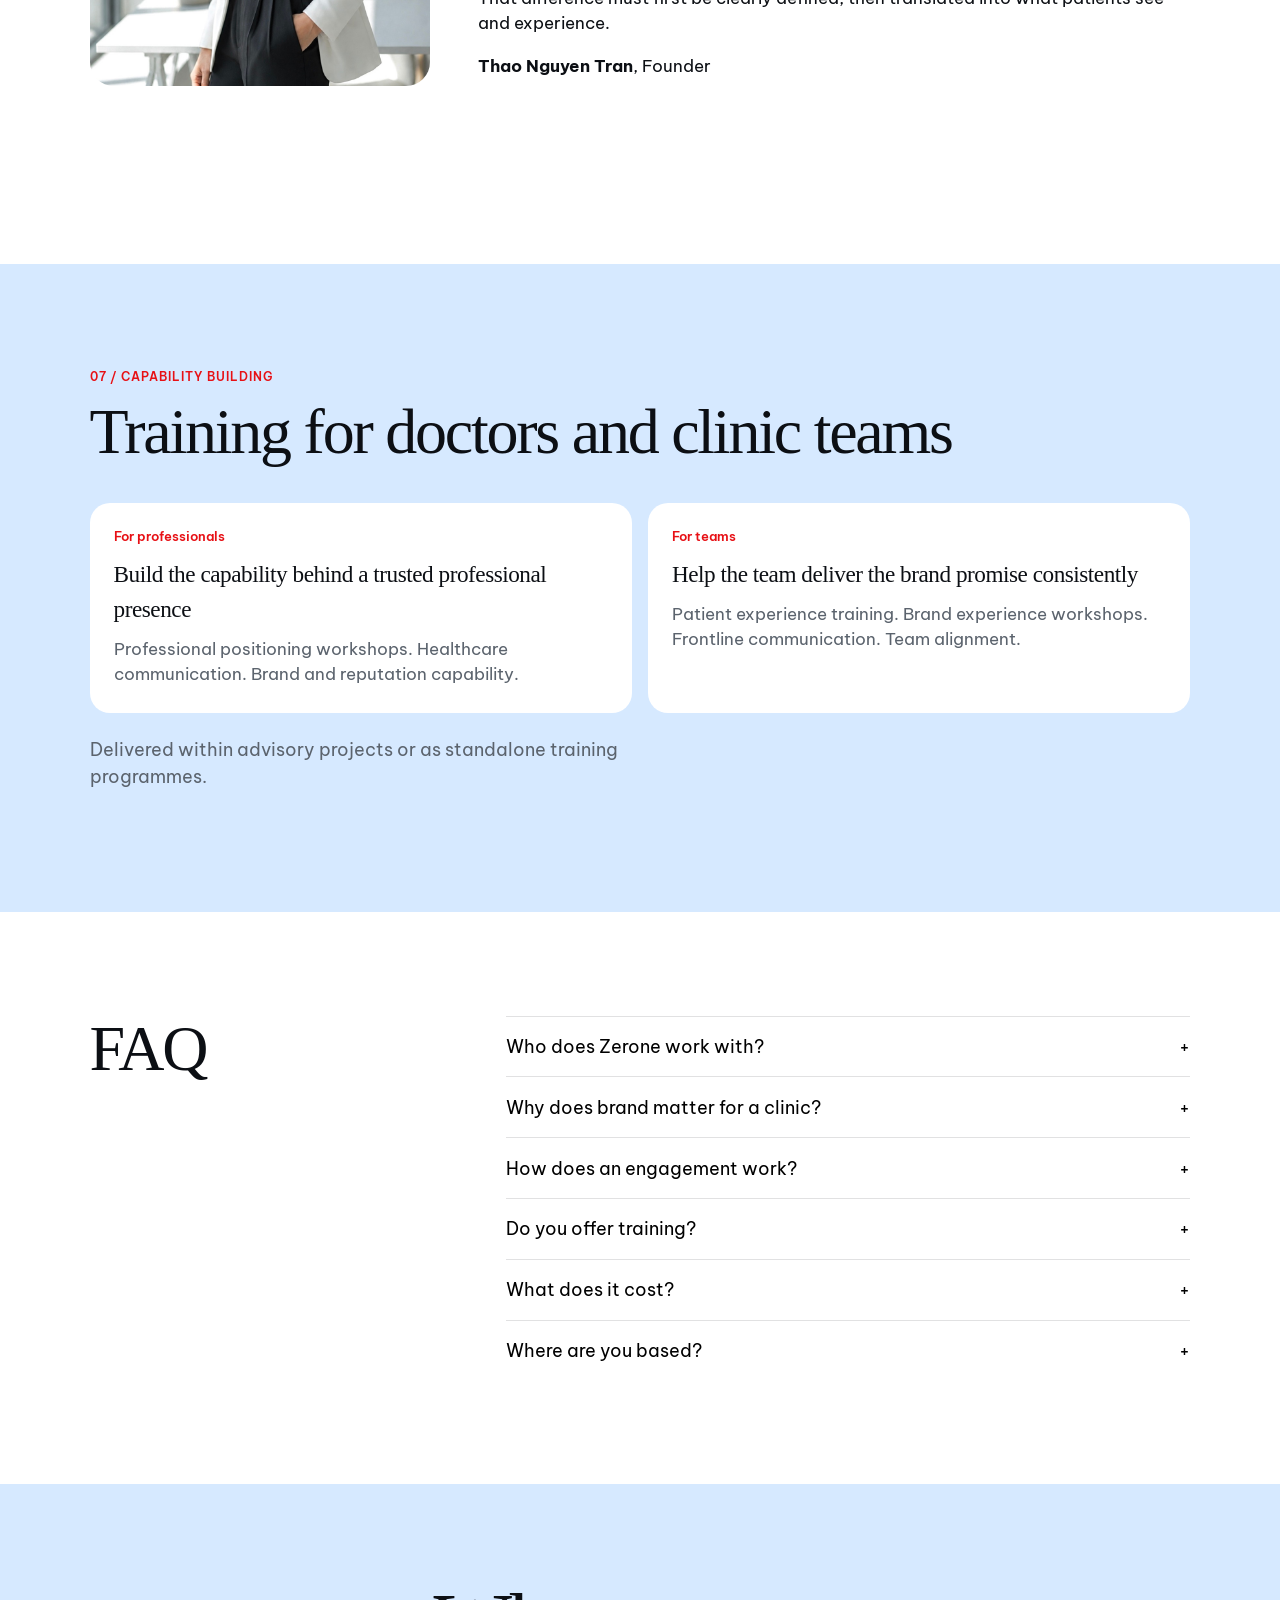
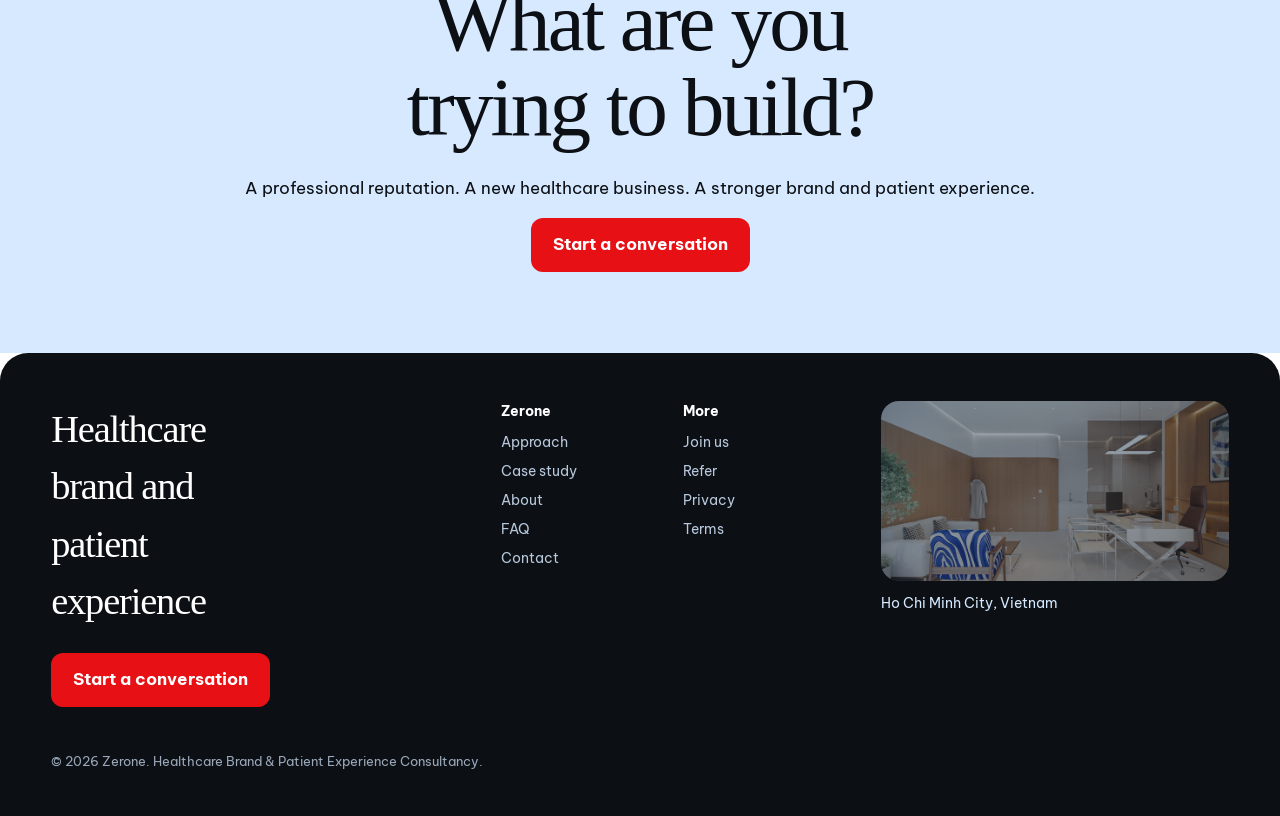
==== commit 999a4f92: "Use deck photography, deck red, and fix hero/ticker overlap Co-authored-by: Cursor <cursoragent@curs" ====
--- a/index.html
+++ b/index.html
@@ -70,15 +70,16 @@
 
     <section class="section">
       <p class="kicker">02 / The world we work in</p>
-      <div class="split">
+      <div class="split center">
         <div>
           <h2 class="display">Clinical expertise builds credibility. It does not automatically build a trusted healthcare business.</h2>
           <p class="lede">Patients today can choose from many qualified doctors and clinics. They need a clear reason to notice, trust and choose you.</p>
-        </div>
-        <div class="split-panel">
           <p><b>Clinical expertise</b> — qualifications, clinical judgement, quality of care — earns trust in the doctor.</p>
           <p><b>A trusted healthcare business</b> — a clear position, a recognisable brand, a consistent patient experience — builds trust beyond the individual.</p>
         </div>
+        <figure class="photo portrait">
+          <img src="assets/img/clinic.jpg" alt="Modern clinic interior with a treatment room beside a consultation office" loading="lazy" />
+        </figure>
       </div>
     </section>
 
@@ -134,6 +135,19 @@
       </div>
     </section>
 
+    <section class="section">
+      <div class="split flip center">
+        <figure class="photo">
+          <img src="assets/img/care-team.jpg" alt="Care team smiling with a patient in a bright clinic corridor" loading="lazy" />
+        </figure>
+        <div>
+          <p class="kicker">08 / The patient view</p>
+          <h2 class="display">Before patients experience your expertise, they experience everything around it.</h2>
+          <p class="lede">Brand, space, service, content and digital. Patients meet your clinic as one whole, not as separate touchpoints.</p>
+        </div>
+      </div>
+    </section>
+
     <section class="section mist">
       <p class="kicker">09 / Capabilities</p>
       <h2 class="display">What Zerone works on</h2>
@@ -162,7 +176,7 @@
       <p class="lede" style="margin-top: 1.5rem">The scope is tailored to each engagement.</p>
     </section>
 
-    <section class="quote-band" aria-label="Case study">
+    <section class="quote-band has-img" aria-label="Case study">
       <article class="quote-slide is-on">
         <p class="eyebrow">Selected case study · European Wellness, Vietnam</p>
         <p class="quote">
@@ -178,11 +192,18 @@
 
     <section class="section">
       <p class="kicker">05 / Founder’s point of view</p>
-      <h2 class="display">How do patients judge quality before they experience your care?</h2>
-      <div class="prose tight">
-        <p>Most doctors and healthcare founders I meet find this question difficult to answer. They want the right patients to know them, understand what they do well and choose them or their clinic.</p>
-        <p>Clinical expertise alone may not make it clear why one doctor or clinic is different. That difference must first be clearly defined, then translated into what patients see and experience.</p>
-        <p><b>Thao Nguyen Tran</b>, Founder</p>
+      <div class="founder-card">
+        <figure class="photo portrait">
+          <img src="assets/img/founder.jpg" alt="Thao Nguyen Tran, founder of Zerone" loading="lazy" />
+        </figure>
+        <div>
+          <h2 class="display">How do patients judge quality before they experience your care?</h2>
+          <div class="prose tight">
+            <p>Most doctors and healthcare founders I meet find this question difficult to answer. They want the right patients to know them, understand what they do well and choose them or their clinic.</p>
+            <p>Clinical expertise alone may not make it clear why one doctor or clinic is different. That difference must first be clearly defined, then translated into what patients see and experience.</p>
+            <p><b>Thao Nguyen Tran</b>, Founder</p>
+          </div>
+        </div>
       </div>
     </section>
 
--- a/css/site.css
+++ b/css/site.css
@@ -8,6 +8,8 @@
   --mist: #d6e9ff;
   --slate: #5b636d;
   --white: #ffffff;
+  --red: #e71015;
+  --red-dark: #70020f;
   --ease-out: cubic-bezier(0.22, 1, 0.36, 1);
   --ease-ui: cubic-bezier(0.4, 0, 0.2, 1);
   --serif: Georgia, "Times New Roman", serif;
@@ -103,7 +105,7 @@
 }
 
 .nav-cta:hover {
-  background: var(--blue) !important;
+  background: var(--red) !important;
   transform: scale(1.03);
 }
 
@@ -112,25 +114,33 @@
   min-height: 100svh;
   overflow: hidden;
   color: var(--white);
+  display: grid;
+  grid-template-columns: minmax(0, 1fr) minmax(260px, 400px);
+  grid-template-areas:
+    "copy stack"
+    "kicker stack";
+  align-content: center;
+  column-gap: 4rem;
+  row-gap: 1.5rem;
+  padding: 9rem 7vw 5rem;
   background:
-    radial-gradient(circle at 78% 30%, rgba(131, 199, 216, 0.22), transparent 42%),
-    linear-gradient(160deg, var(--ink) 0%, var(--blue) 68%, var(--blue-2) 100%);
+    linear-gradient(160deg, rgba(12, 15, 20, 0.92) 0%, rgba(24, 78, 119, 0.78) 62%, rgba(25, 83, 128, 0.6) 100%),
+    url("../assets/img/office.jpg") center / cover no-repeat;
 }
 
 .hero-copy {
-  position: relative;
-  z-index: 2;
-  padding: 22vh 7vw 0;
-  max-width: 18ch;
+  grid-area: copy;
+  min-width: 0;
 }
 
 .hero h1 {
   margin: 0 0 1.6rem;
   font-family: var(--serif);
   font-weight: 400;
-  font-size: clamp(2.6rem, 6.4vw, 5.6rem);
-  line-height: 0.98;
+  font-size: clamp(2.4rem, 5.6vw, 5.2rem);
+  line-height: 1;
   letter-spacing: -0.035em;
+  overflow-wrap: break-word;
   animation: heroIn 1.4s var(--ease-out) both;
 }
 
@@ -142,25 +152,22 @@
 }
 
 .hero-kicker {
-  position: absolute;
-  right: 7vw;
-  bottom: 24%;
-  z-index: 2;
+  grid-area: kicker;
+  margin: 0;
   font-size: 16px;
   font-weight: 500;
-  max-width: 22ch;
-  text-align: right;
+  color: var(--mist);
 }
 
 .activity-stack {
-  position: absolute;
-  left: 6vw;
-  bottom: 16%;
-  z-index: 3;
-  width: min(400px, 88vw);
+  grid-area: stack;
+  align-self: end;
+  display: grid;
+  width: 100%;
 }
 
 .activity-card {
+  grid-area: 1 / 1;
   background: rgba(255, 255, 255, 0.96);
   color: var(--ink);
   border-radius: 16px;
@@ -168,15 +175,12 @@
   display: flex;
   align-items: center;
   justify-content: space-between;
+  gap: 12px;
   box-shadow: 0 18px 40px rgba(0, 0, 0, 0.18);
   animation: rise 7.5s infinite;
   opacity: 0;
 }
 
-.activity-card + .activity-card {
-  margin-top: -8px;
-}
-
 .activity-card:nth-child(1) { animation-delay: 0s; }
 .activity-card:nth-child(2) { animation-delay: 2.5s; }
 .activity-card:nth-child(3) { animation-delay: 5s; }
@@ -184,13 +188,15 @@
 .activity-card strong {
   font-size: 16px;
   font-weight: 560;
+  min-width: 0;
 }
 
 .check {
   width: 28px;
   height: 28px;
   border-radius: 50%;
-  background: var(--blue);
+  flex: 0 0 auto;
+  background: var(--red);
   color: var(--white);
   display: grid;
   place-items: center;
@@ -218,9 +224,12 @@
 }
 
 .ticker-label {
+  position: relative;
+  z-index: 2;
   flex: 0 0 auto;
-  background: var(--sky);
-  color: var(--ink);
+  white-space: nowrap;
+  background: var(--red);
+  color: var(--white);
   display: grid;
   place-items: center;
   padding: 0 24px;
@@ -229,6 +238,8 @@
 }
 
 .ticker-track {
+  position: relative;
+  z-index: 1;
   display: flex;
   align-items: center;
   gap: 48px;
@@ -278,13 +289,13 @@
   letter-spacing: 0.08em;
   font-size: 12px;
   font-weight: 600;
-  color: var(--slate);
+  color: var(--red);
   margin: 0 0 0.8rem;
 }
 
 .section.ink .kicker,
 .section.blue .kicker {
-  color: var(--sky);
+  color: var(--white);
 }
 
 .lede {
@@ -306,13 +317,13 @@
 }
 
 .stat strong {
+  color: var(--red);
   display: block;
   font-family: var(--serif);
   font-size: clamp(2.8rem, 6vw, 4.6rem);
   font-weight: 400;
   letter-spacing: -0.04em;
   line-height: 0.9;
-  color: var(--blue);
 }
 
 .stat p {
@@ -389,7 +400,7 @@
 .role {
   font-size: 13px;
   font-weight: 600;
-  color: var(--blue);
+  color: var(--red);
   margin-bottom: 0.7rem;
 }
 
@@ -463,7 +474,7 @@
   content: "";
   display: block;
   height: 100%;
-  background: var(--sky);
+  background: var(--red);
   animation: autoplay-progress 6s linear infinite;
 }
 
@@ -543,8 +554,8 @@
   display: inline-flex;
   align-items: center;
   justify-content: center;
-  background: var(--sky);
-  color: var(--ink);
+  background: var(--red);
+  color: var(--white);
   border: 0;
   border-radius: 12px;
   padding: 14px 22px;
@@ -556,7 +567,7 @@
 .btn:hover,
 .btn-lime:hover {
   transform: scale(1.04);
-  background: #6fb8cc;
+  background: var(--red-dark);
 }
 
 .btn-dark {
@@ -565,7 +576,7 @@
 }
 
 .btn-dark:hover {
-  background: var(--blue);
+  background: var(--red);
 }
 
 .footer {
@@ -611,8 +622,8 @@
   border-radius: 18px;
   min-height: 180px;
   background:
-    radial-gradient(circle at 30% 40%, var(--sky), transparent 45%),
-    linear-gradient(160deg, var(--blue), var(--ink));
+    linear-gradient(160deg, rgba(24, 78, 119, 0.35), rgba(12, 15, 20, 0.55)),
+    url("../assets/img/consult-room.jpg") center / cover no-repeat;
 }
 
 .legal {
@@ -692,7 +703,7 @@
 
 .notice {
   display: none;
-  color: var(--blue);
+  color: var(--red-dark);
   font-weight: 600;
 }
 
@@ -729,11 +740,23 @@
     grid-template-columns: 1fr;
   }
 
-  .hero-kicker {
-    left: 7vw;
-    right: auto;
-    bottom: 30%;
-    text-align: left;
+  .hero {
+    grid-template-columns: minmax(0, 1fr);
+    grid-template-areas:
+      "copy"
+      "kicker"
+      "stack";
+    padding: 7.5rem 6vw 3rem;
+    row-gap: 1.5rem;
+  }
+
+  .activity-stack {
+    align-self: start;
+  }
+
+  .ticker-label {
+    padding: 0 14px;
+    font-size: 13px;
   }
 
   .site-nav .nav-link:not(.nav-cta) {
@@ -759,3 +782,64 @@
     clip-path: none;
   }
 }
+
+/* Deck photography */
+.photo {
+  margin: 0;
+  border-radius: 24px;
+  overflow: hidden;
+  background: var(--mist);
+}
+
+.photo img {
+  width: 100%;
+  height: 100%;
+  object-fit: cover;
+  display: block;
+  aspect-ratio: var(--ar, 4 / 3);
+}
+
+.photo figcaption {
+  padding: 0.8rem 1rem;
+  font-size: 13px;
+  color: var(--slate);
+  background: var(--white);
+}
+
+.photo.portrait img { --ar: 3 / 4; }
+.photo.wide img { --ar: 16 / 9; }
+
+.split.flip {
+  grid-template-columns: 0.95fr 1.05fr;
+}
+
+.split.center {
+  align-items: center;
+}
+
+.quote-band.has-img {
+  background:
+    linear-gradient(90deg, rgba(12, 15, 20, 0.92) 0%, rgba(12, 15, 20, 0.78) 55%, rgba(24, 78, 119, 0.55) 100%),
+    url("../assets/img/case-event.jpg") center / cover no-repeat;
+}
+
+.founder-card {
+  display: grid;
+  grid-template-columns: minmax(220px, 340px) 1fr;
+  gap: 3rem;
+  align-items: start;
+}
+
+.work-card .photo {
+  margin-bottom: 1rem;
+  border-radius: 16px;
+}
+
+.work-card .photo img { --ar: 4 / 5; object-position: center top; }
+
+@media (max-width: 900px) {
+  .split.flip,
+  .founder-card {
+    grid-template-columns: 1fr;
+  }
+}
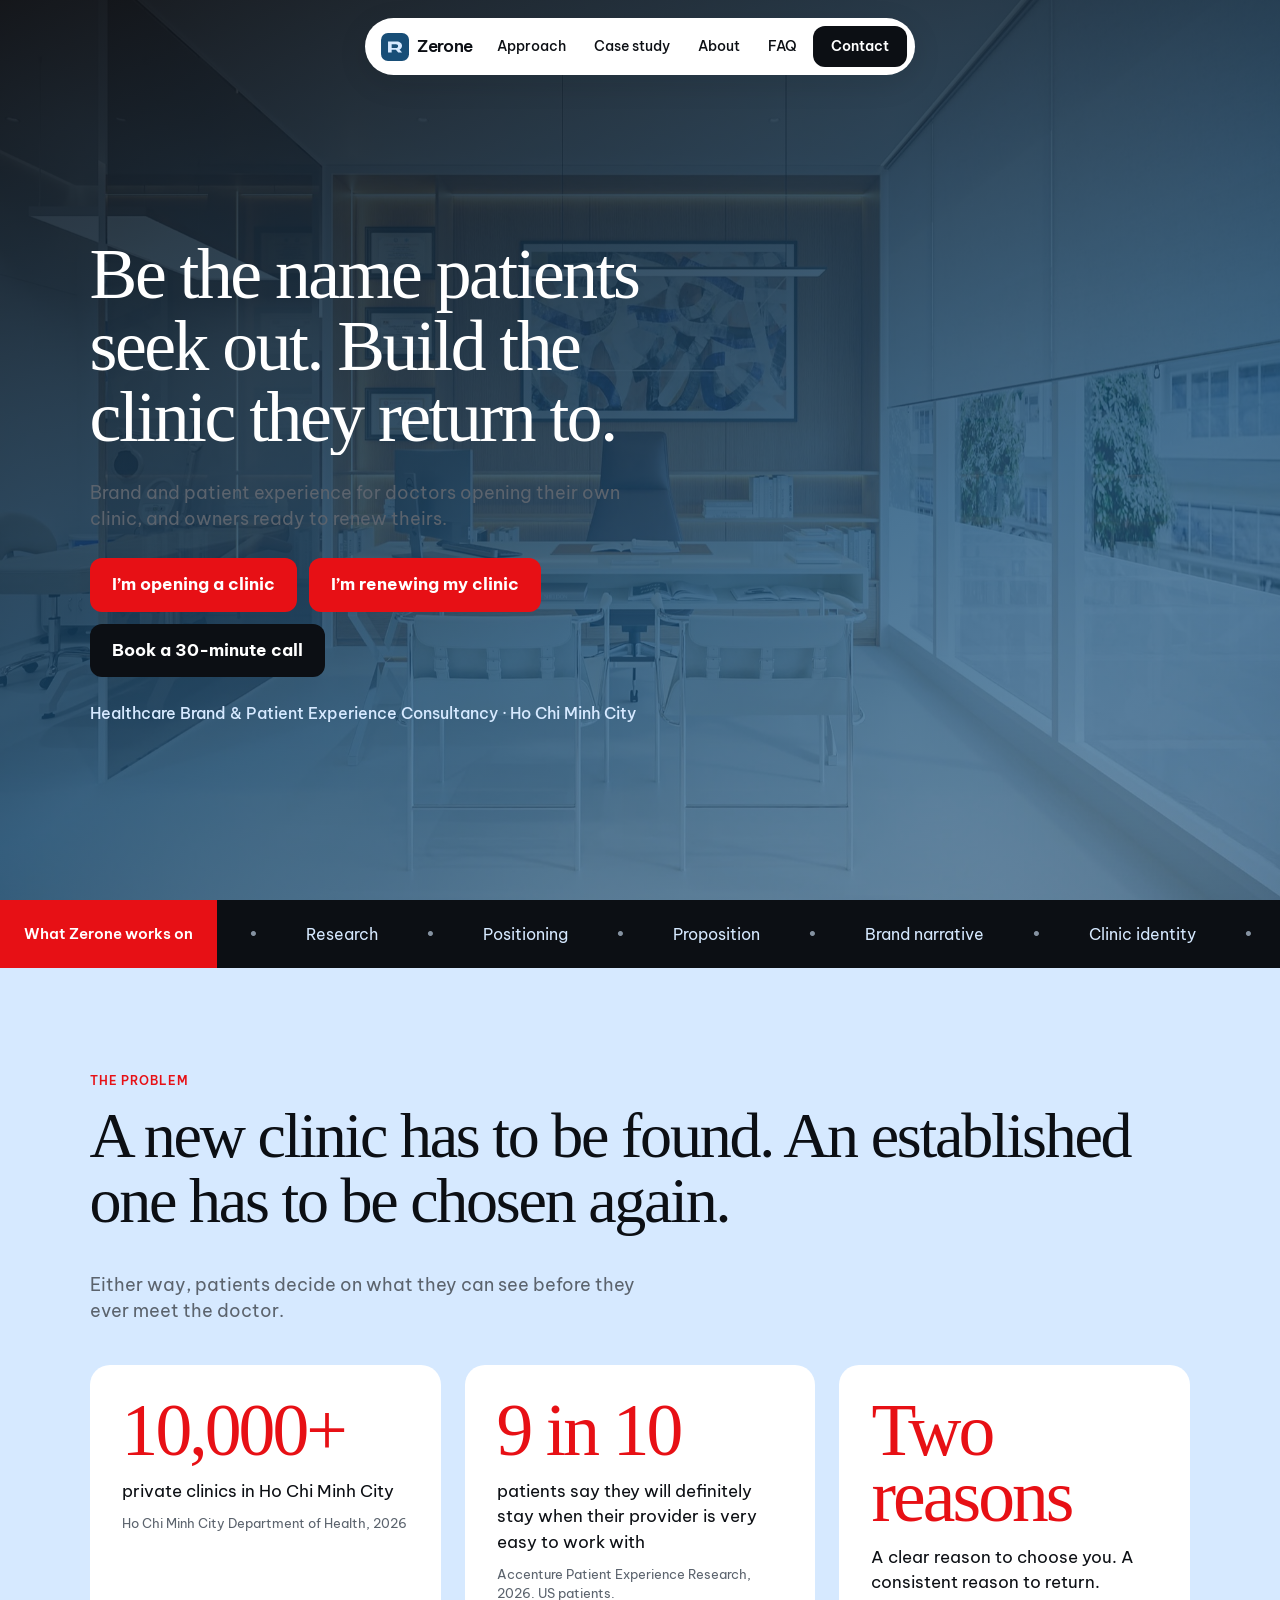
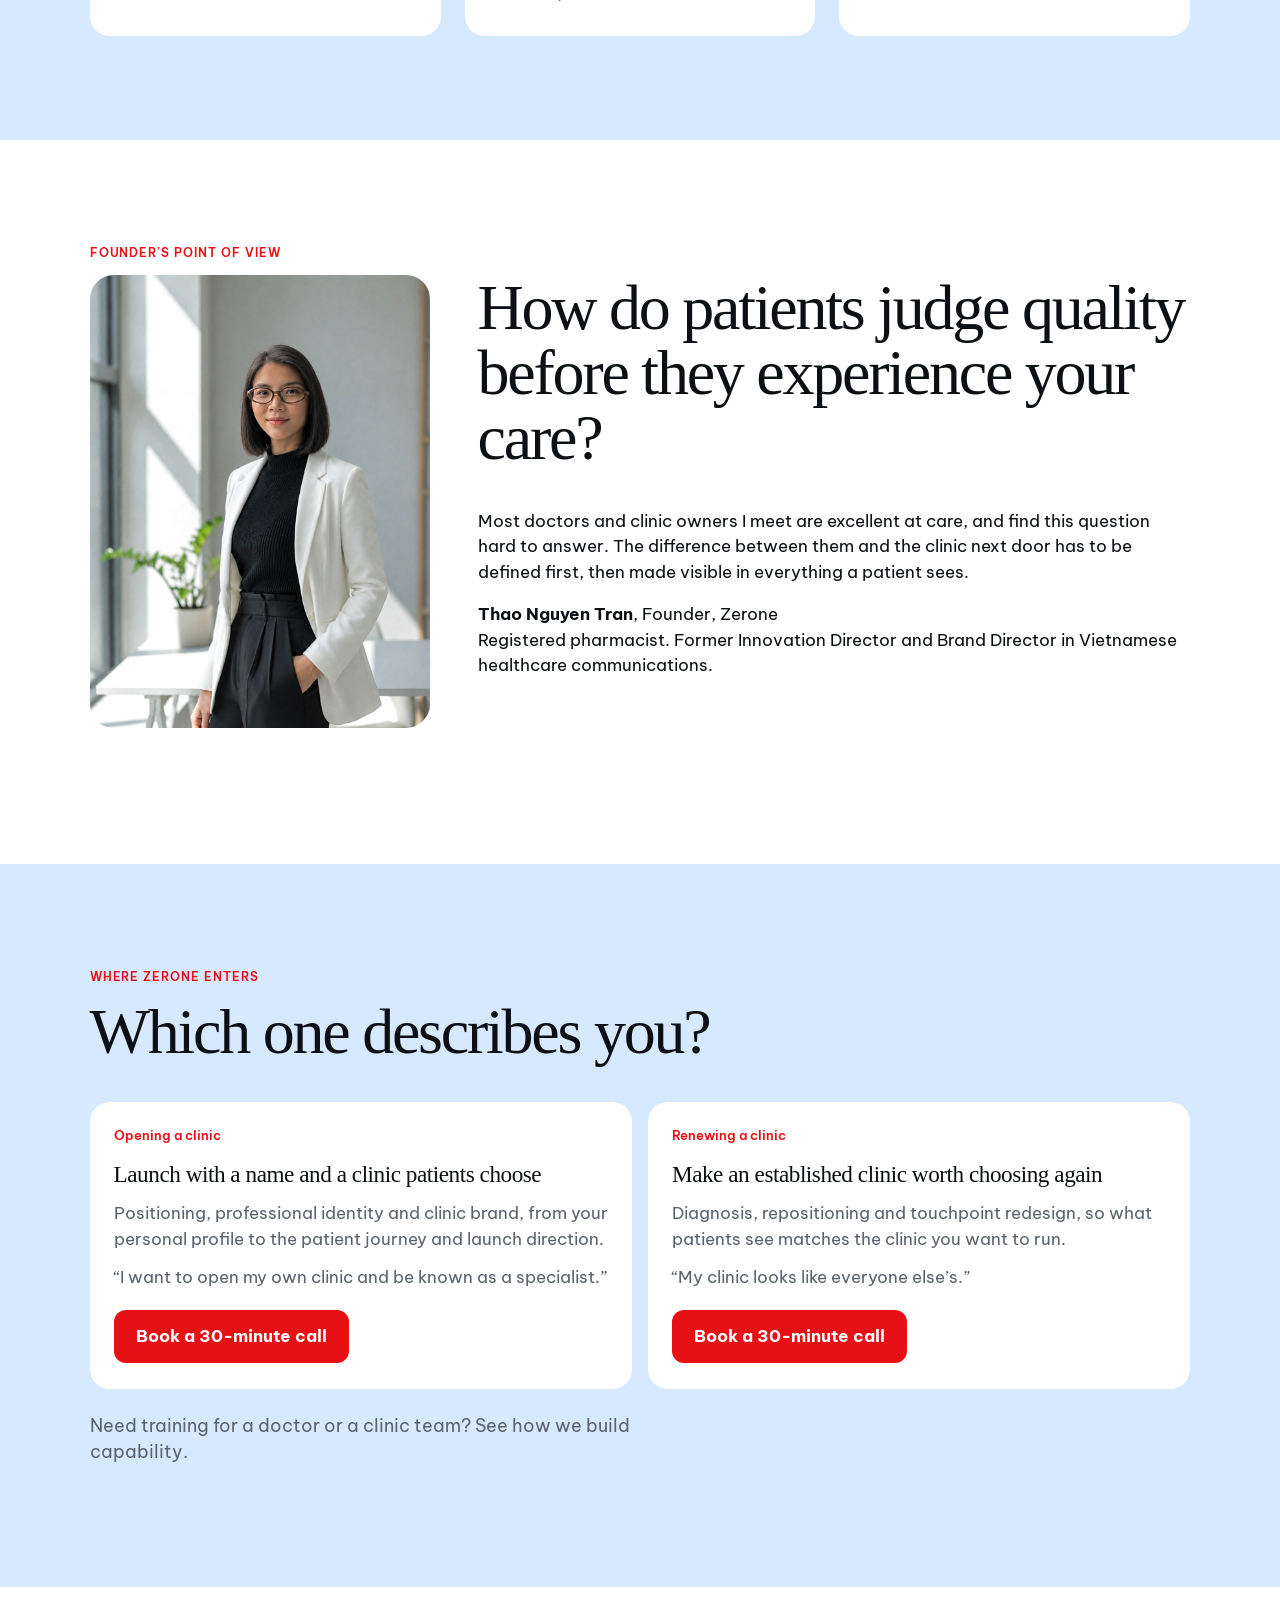
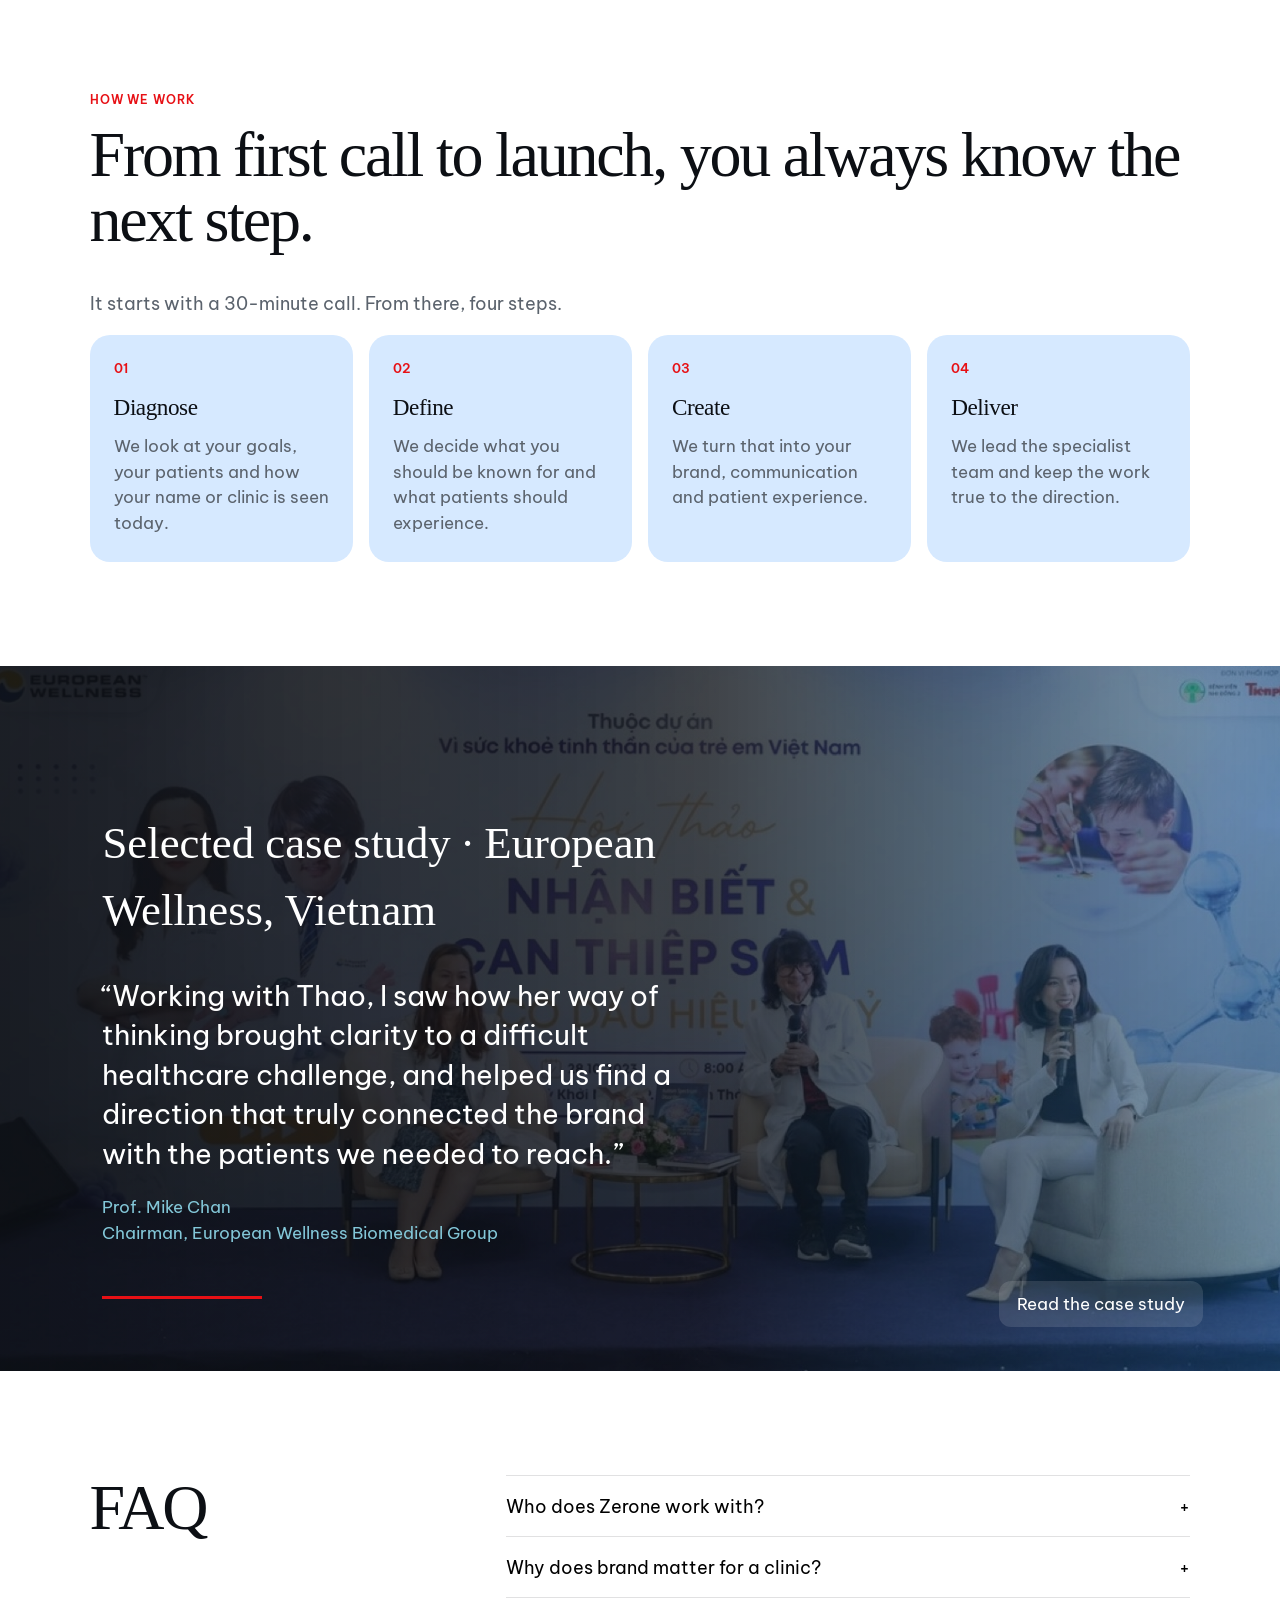
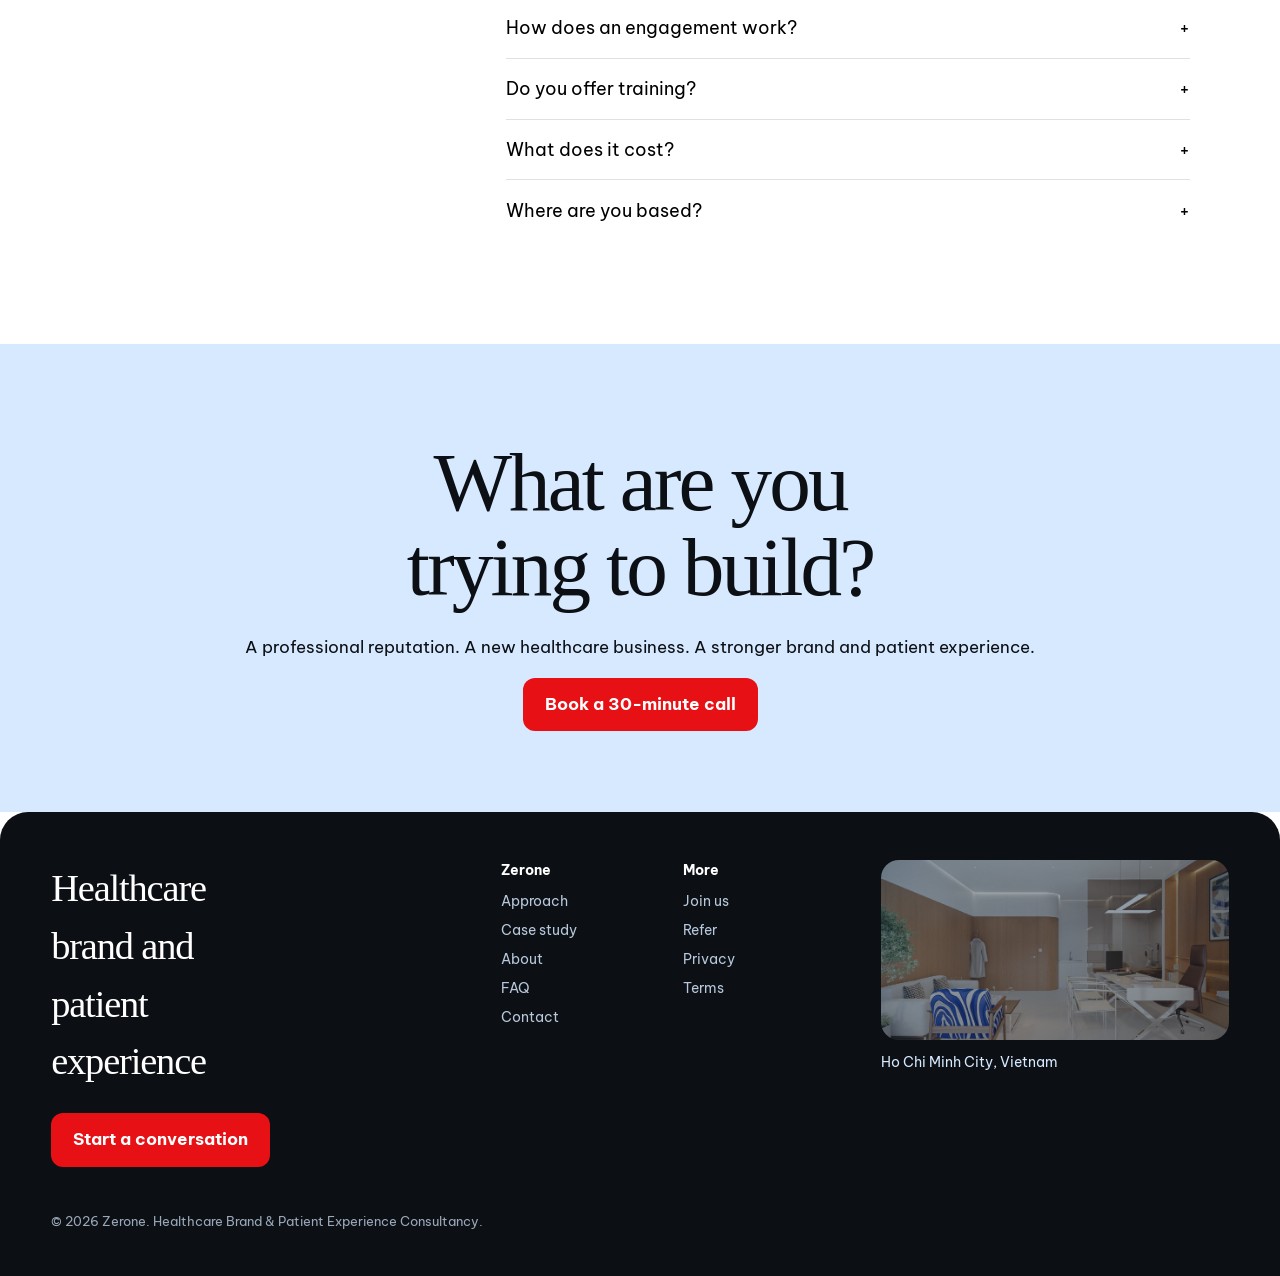
==== commit 8e068ea6: "Add files via upload" ====
--- a/index.html
+++ b/index.html
@@ -19,9 +19,12 @@
 
     <section class="hero" aria-label="Hero section">
       <div class="hero-copy">
-        <h1>Brand makes your difference visible. Experience makes it believable.</h1>
+        <h1>Be the name patients seek out. Build the clinic they return to.</h1>
+        <p class="lede" style="margin: 0 0 1.6rem">Brand and patient experience for doctors opening their own clinic, and owners ready to renew theirs.</p>
         <div class="hero-actions">
-          <a class="btn" href="contact.html">Start a conversation</a>
+          <a class="btn" href="#opening">I’m opening a clinic</a>
+          <a class="btn" href="#renewing">I’m renewing my clinic</a>
+          <a class="btn btn-dark" href="contact.html">Book a 30-minute call</a>
         </div>
       </div>
       <p class="hero-kicker">Healthcare Brand &amp; Patient Experience Consultancy · Ho Chi Minh City</p>
@@ -47,9 +50,9 @@
     </div>
 
     <section class="section mist">
-      <p class="kicker">01 / The context</p>
-      <h2 class="display">More choices change how patients choose</h2>
-      <p class="lede">The private healthcare market is crowded. Experience increasingly determines who patients choose and who they return to.</p>
+      <p class="kicker">The problem</p>
+      <h2 class="display">A new clinic has to be found. An established one has to be chosen again.</h2>
+      <p class="lede">Either way, patients decide on what they can see before they ever meet the doctor.</p>
       <div class="stats" style="margin-top: 2.5rem">
         <article class="stat">
           <strong>10,000+</strong>
@@ -69,111 +72,69 @@
     </section>
 
     <section class="section">
-      <p class="kicker">02 / The world we work in</p>
-      <div class="split center">
+      <p class="kicker">Founder’s point of view</p>
+      <div class="founder-card">
+        <figure class="photo portrait">
+          <img src="assets/img/founder.jpg" alt="Thao Nguyen Tran, founder of Zerone" loading="lazy" />
+        </figure>
         <div>
-          <h2 class="display">Clinical expertise builds credibility. It does not automatically build a trusted healthcare business.</h2>
-          <p class="lede">Patients today can choose from many qualified doctors and clinics. They need a clear reason to notice, trust and choose you.</p>
-          <p><b>Clinical expertise</b> — qualifications, clinical judgement, quality of care — earns trust in the doctor.</p>
-          <p><b>A trusted healthcare business</b> — a clear position, a recognisable brand, a consistent patient experience — builds trust beyond the individual.</p>
+          <h2 class="display">How do patients judge quality before they experience your care?</h2>
+          <div class="prose tight">
+            <p>Most doctors and clinic owners I meet are excellent at care, and find this question hard to answer. The difference between them and the clinic next door has to be defined first, then made visible in everything a patient sees.</p>
+            <p><b>Thao Nguyen Tran</b>, Founder, Zerone<br />Registered pharmacist. Former Innovation Director and Brand Director in Vietnamese healthcare communications.</p>
+          </div>
         </div>
-        <figure class="photo portrait">
-          <img src="assets/img/clinic.jpg" alt="Modern clinic interior with a treatment room beside a consultation office" loading="lazy" />
-        </figure>
       </div>
     </section>
 
-    <section class="section mist">
-      <p class="kicker">06 / Where Zerone enters</p>
-      <h2 class="display">Where Zerone enters</h2>
-      <div class="work-grid">
-        <article class="work-card">
-          <div class="num">01 · Professional</div>
-          <h3>Build your name</h3>
-          <p>Personal brand strategy for doctors. Positioning, professional identity, profile and content direction.</p>
-          <p style="margin-top: 0.8rem">“I want to become better known as a specialist.”</p>
+    <section class="section mist" id="start">
+      <p class="kicker">Where Zerone enters</p>
+      <h2 class="display">Which one describes you?</h2>
+      <div class="work-grid two">
+        <article class="work-card" id="opening">
+          <div class="num">Opening a clinic</div>
+          <h3>Launch with a name and a clinic patients choose</h3>
+          <p>Positioning, professional identity and clinic brand, from your personal profile to the patient journey and launch direction.</p>
+          <p style="margin-top: 0.8rem">“I want to open my own clinic and be known as a specialist.”</p>
+          <p style="margin-top: 1.2rem"><a class="btn" href="contact.html">Book a 30-minute call</a></p>
         </article>
-        <article class="work-card">
-          <div class="num">02 · Founder</div>
-          <h3>Build your business</h3>
-          <p>Brand and patient experience for a new clinic. Business positioning, clinic identity, patient journey and launch direction.</p>
-          <p style="margin-top: 0.8rem">“I’m opening my first clinic.”</p>
-        </article>
-        <article class="work-card">
-          <div class="num">03 · Business owner</div>
-          <h3>Transform your business</h3>
-          <p>Brand and experience improvement for an existing clinic. Diagnosis, repositioning, touchpoint redesign and implementation guidance.</p>
+        <article class="work-card" id="renewing">
+          <div class="num">Renewing a clinic</div>
+          <h3>Make an established clinic worth choosing again</h3>
+          <p>Diagnosis, repositioning and touchpoint redesign, so what patients see matches the clinic you want to run.</p>
           <p style="margin-top: 0.8rem">“My clinic looks like everyone else’s.”</p>
+          <p style="margin-top: 1.2rem"><a class="btn" href="contact.html">Book a 30-minute call</a></p>
         </article>
       </div>
+      <p class="lede" style="margin-top: 1.5rem">Need training for a doctor or a clinic team? <a href="approach.html">See how we build capability</a>.</p>
     </section>
 
     <section class="section">
-      <p class="kicker">10 / How we work</p>
-      <h2 class="display">A clear path from your problem to a solution that works</h2>
+      <p class="kicker">How we work</p>
+      <h2 class="display">From first call to launch, you always know the next step.</h2>
+      <p class="lede">It starts with a 30-minute call. From there, four steps.</p>
       <div class="work-grid four">
         <article class="work-card">
           <div class="num">01</div>
           <h3>Diagnose</h3>
-          <p>Understand the business and the problem. We review your goals, customers, current brand and patient experience.</p>
+          <p>We look at your goals, your patients and how your name or clinic is seen today.</p>
         </article>
         <article class="work-card">
           <div class="num">02</div>
           <h3>Define</h3>
-          <p>Set the strategy and priorities. We define the positioning, proposition and experience the business needs to create.</p>
+          <p>We decide what you should be known for and what patients should experience.</p>
         </article>
         <article class="work-card">
           <div class="num">03</div>
           <h3>Create</h3>
-          <p>Turn the direction into a working system. Brand, communication and patient experience principles that guide every touchpoint.</p>
+          <p>We turn that into your brand, communication and patient experience.</p>
         </article>
         <article class="work-card">
           <div class="num">04</div>
           <h3>Deliver</h3>
-          <p>Bring the direction into practice. We lead the specialist team, manage delivery and keep the work aligned.</p>
+          <p>We lead the specialist team and keep the work true to the direction.</p>
         </article>
       </div>
-    </section>
-
-    <section class="section">
-      <div class="split flip center">
-        <figure class="photo">
-          <img src="assets/img/care-team.jpg" alt="Care team smiling with a patient in a bright clinic corridor" loading="lazy" />
-        </figure>
-        <div>
-          <p class="kicker">08 / The patient view</p>
-          <h2 class="display">Before patients experience your expertise, they experience everything around it.</h2>
-          <p class="lede">Brand, space, service, content and digital. Patients meet your clinic as one whole, not as separate touchpoints.</p>
-        </div>
-      </div>
-    </section>
-
-    <section class="section mist">
-      <p class="kicker">09 / Capabilities</p>
-      <h2 class="display">What Zerone works on</h2>
-      <div class="caps">
-        <article class="cap">
-          <div class="num">01</div>
-          <h3>Strategy</h3>
-          <p>Research, positioning, proposition, business and brand direction.</p>
-        </article>
-        <article class="cap">
-          <div class="num">02</div>
-          <h3>Brand</h3>
-          <p>Professional or clinic identity, brand narrative, communication direction, brand standards.</p>
-        </article>
-        <article class="cap">
-          <div class="num">03</div>
-          <h3>Patient experience</h3>
-          <p>Patient journey, service principles, physical and digital touchpoints, experience priorities.</p>
-        </article>
-        <article class="cap">
-          <div class="num">04</div>
-          <h3>Implementation</h3>
-          <p>Project planning, specialist team leadership, delivery management, quality review, decision support.</p>
-        </article>
-      </div>
-      <p class="lede" style="margin-top: 1.5rem">The scope is tailored to each engagement.</p>
     </section>
 
     <section class="quote-band has-img" aria-label="Case study">
@@ -190,41 +151,6 @@
       <div class="quote-nav"><a href="work.html">Read the case study</a></div>
     </section>
 
-    <section class="section">
-      <p class="kicker">05 / Founder’s point of view</p>
-      <div class="founder-card">
-        <figure class="photo portrait">
-          <img src="assets/img/founder.jpg" alt="Thao Nguyen Tran, founder of Zerone" loading="lazy" />
-        </figure>
-        <div>
-          <h2 class="display">How do patients judge quality before they experience your care?</h2>
-          <div class="prose tight">
-            <p>Most doctors and healthcare founders I meet find this question difficult to answer. They want the right patients to know them, understand what they do well and choose them or their clinic.</p>
-            <p>Clinical expertise alone may not make it clear why one doctor or clinic is different. That difference must first be clearly defined, then translated into what patients see and experience.</p>
-            <p><b>Thao Nguyen Tran</b>, Founder</p>
-          </div>
-        </div>
-      </div>
-    </section>
-
-    <section class="section mist">
-      <p class="kicker">07 / Capability building</p>
-      <h2 class="display">Training for doctors and clinic teams</h2>
-      <div class="work-grid two">
-        <article class="work-card">
-          <div class="role">For professionals</div>
-          <h3>Build the capability behind a trusted professional presence</h3>
-          <p>Professional positioning workshops. Healthcare communication. Brand and reputation capability.</p>
-        </article>
-        <article class="work-card">
-          <div class="role">For teams</div>
-          <h3>Help the team deliver the brand promise consistently</h3>
-          <p>Patient experience training. Brand experience workshops. Frontline communication. Team alignment.</p>
-        </article>
-      </div>
-      <p class="lede" style="margin-top: 1.5rem">Delivered within advisory projects or as standalone training programmes.</p>
-    </section>
-
     <section class="section faq-wrap">
       <h2 class="display">FAQ</h2>
       <div id="faq-list"></div>
@@ -233,7 +159,7 @@
     <section class="cta-band">
       <h2>What are you<br />trying to build?</h2>
       <p>A professional reputation. A new healthcare business. A stronger brand and patient experience.</p>
-      <p><a class="btn" href="contact.html">Start a conversation</a></p>
+      <p><a class="btn" href="contact.html">Book a 30-minute call</a></p>
     </section>
 
     <div id="chrome-bottom"></div>
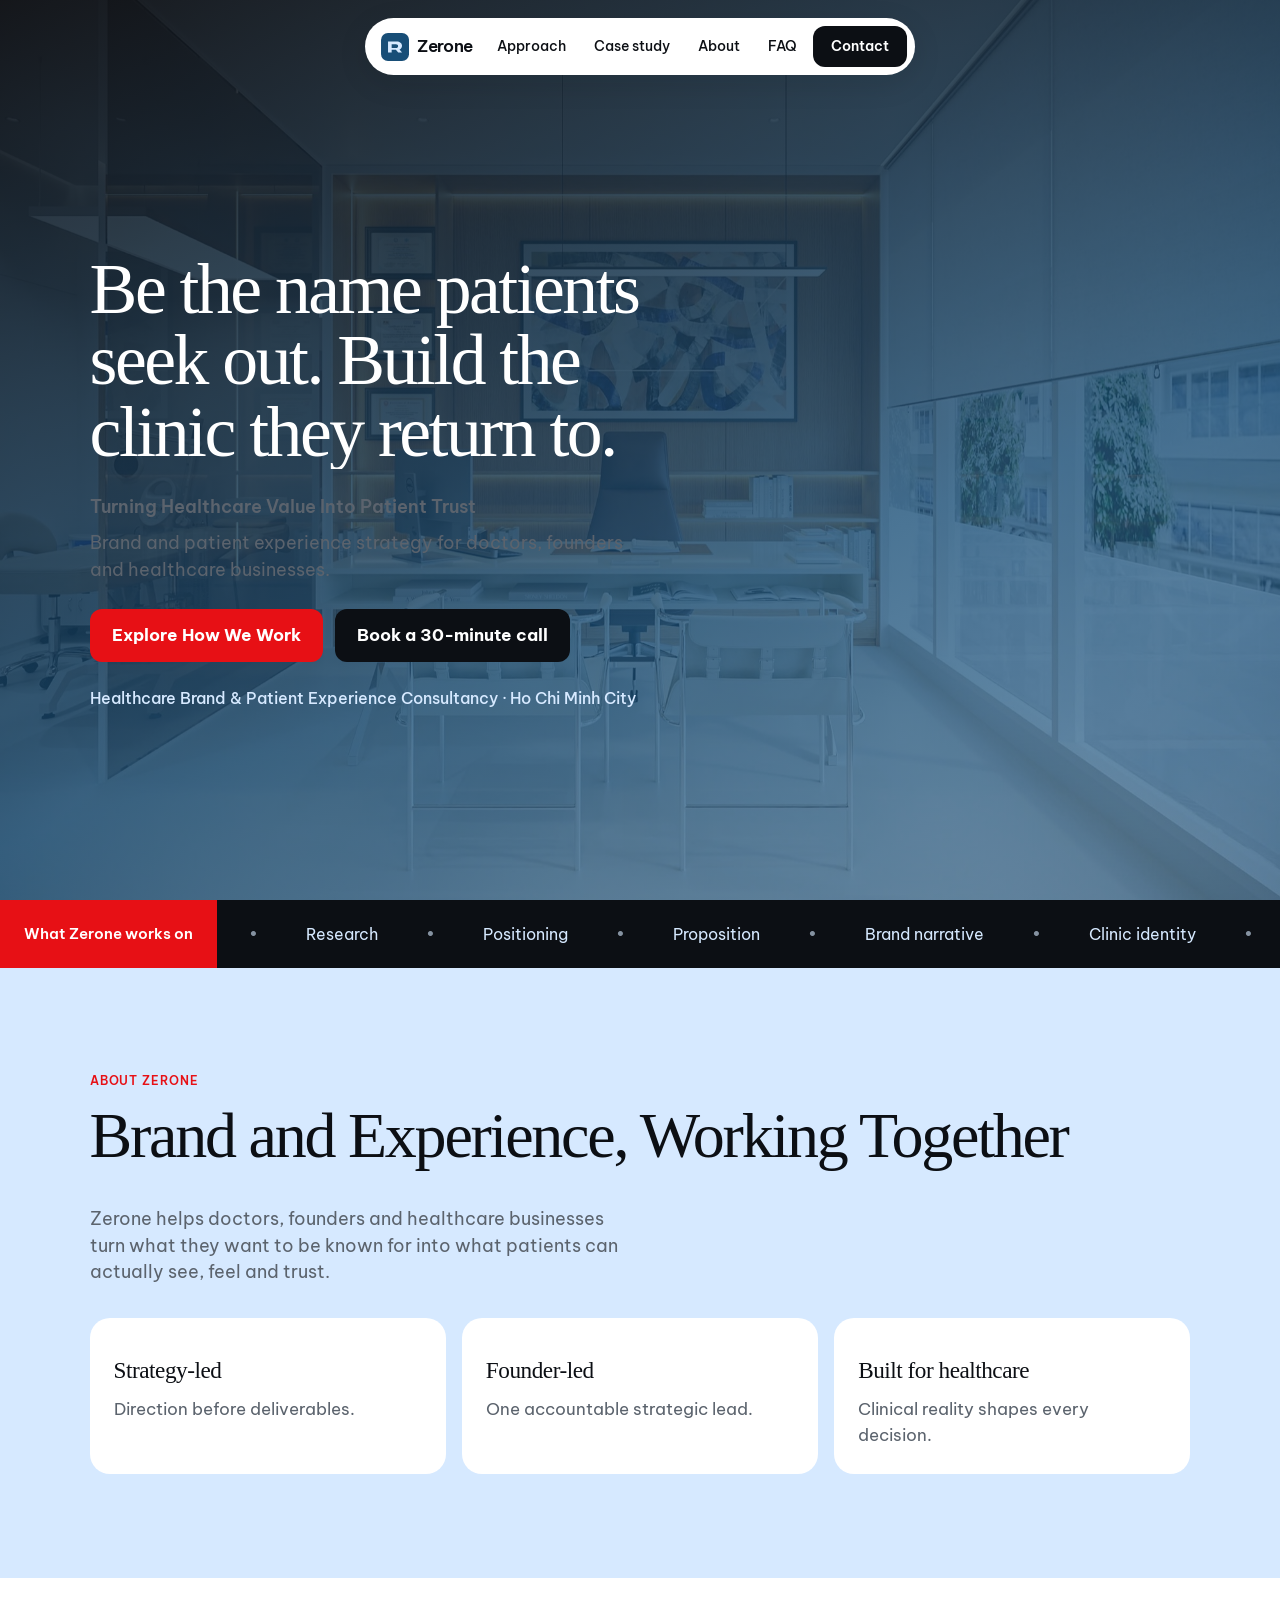
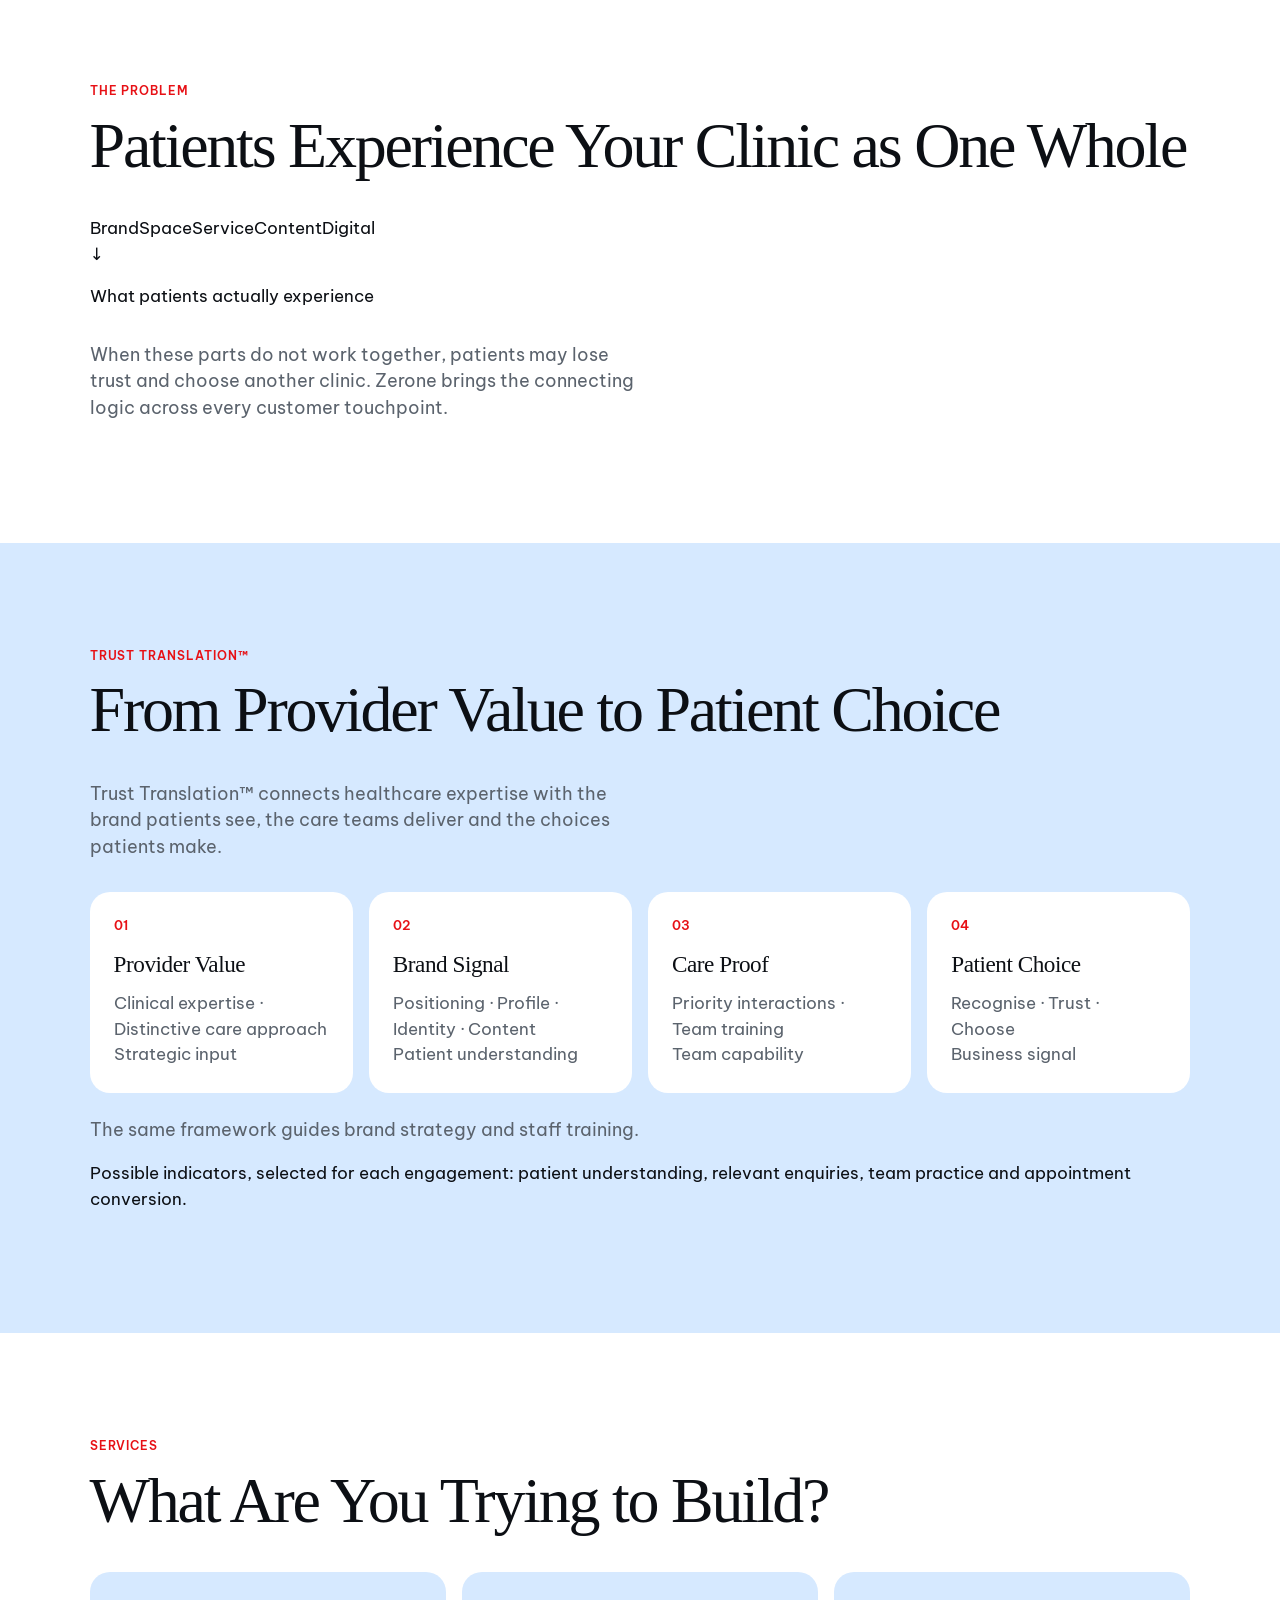
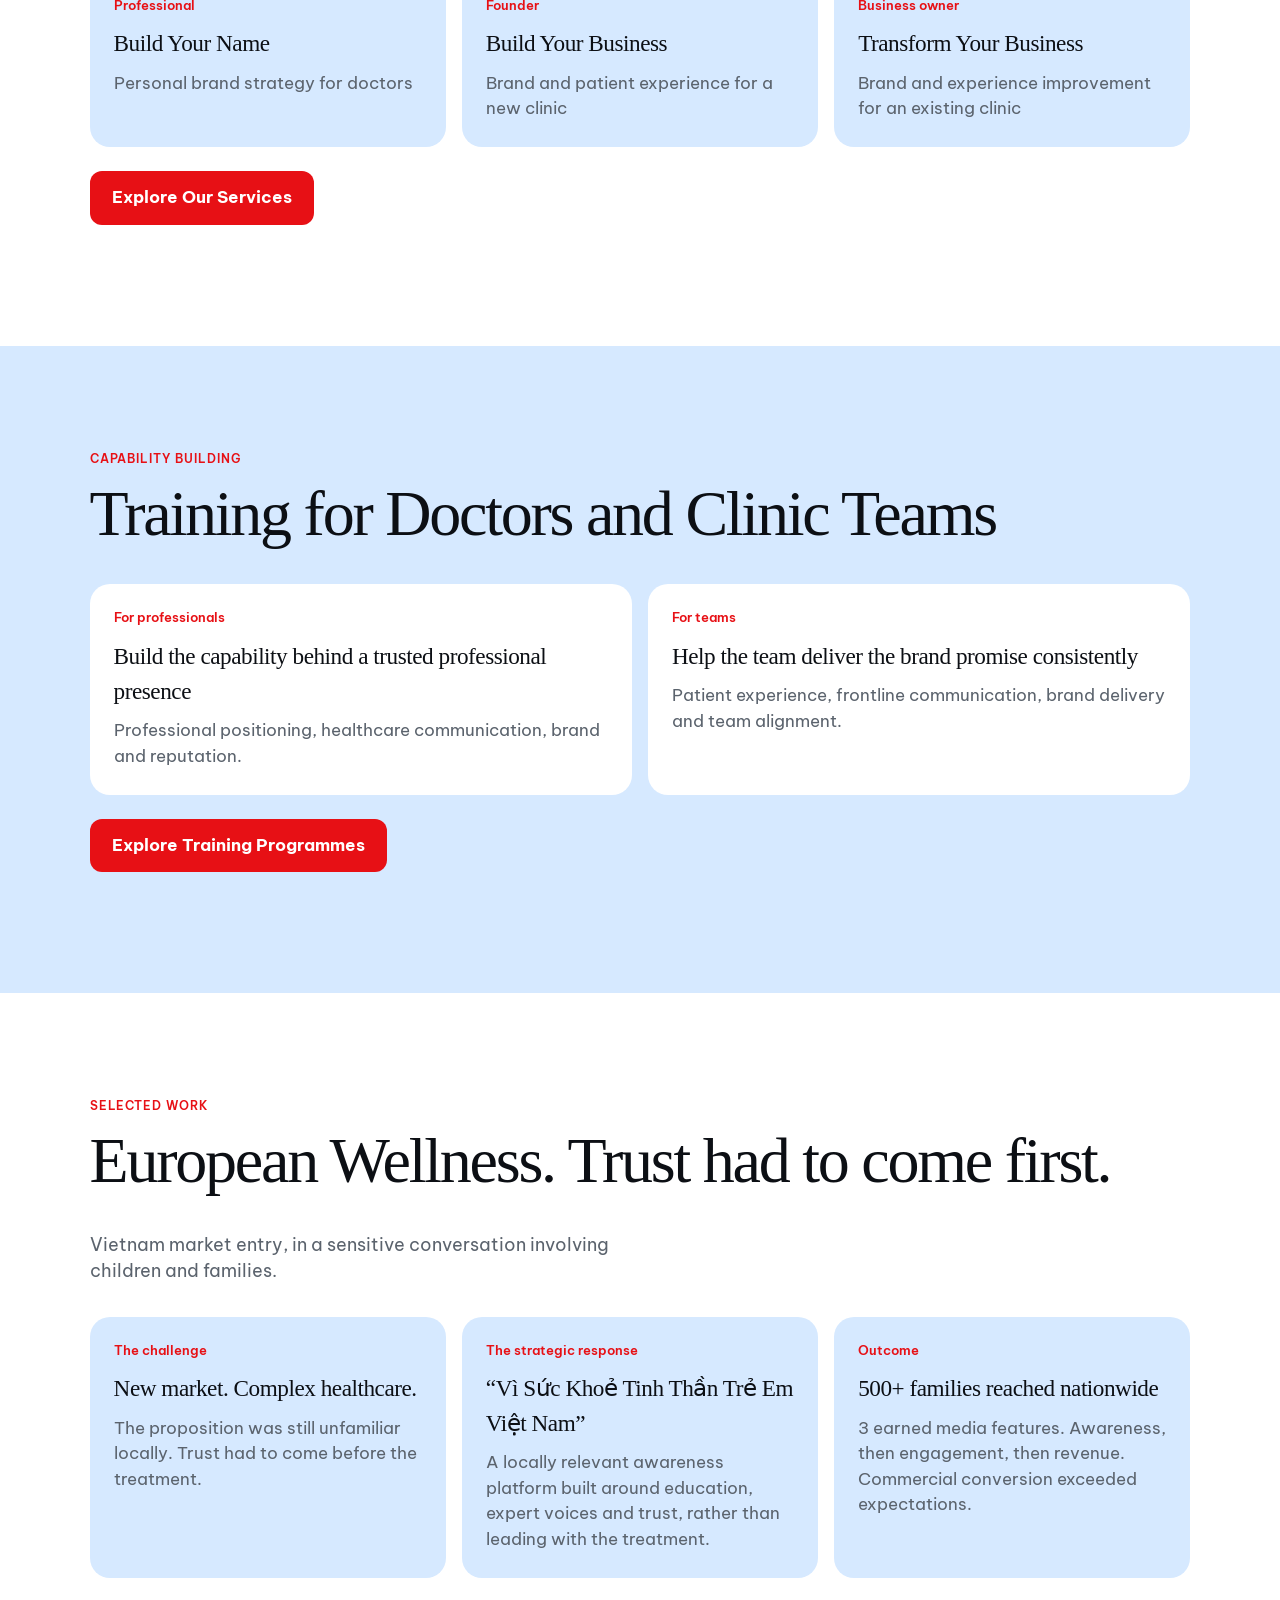
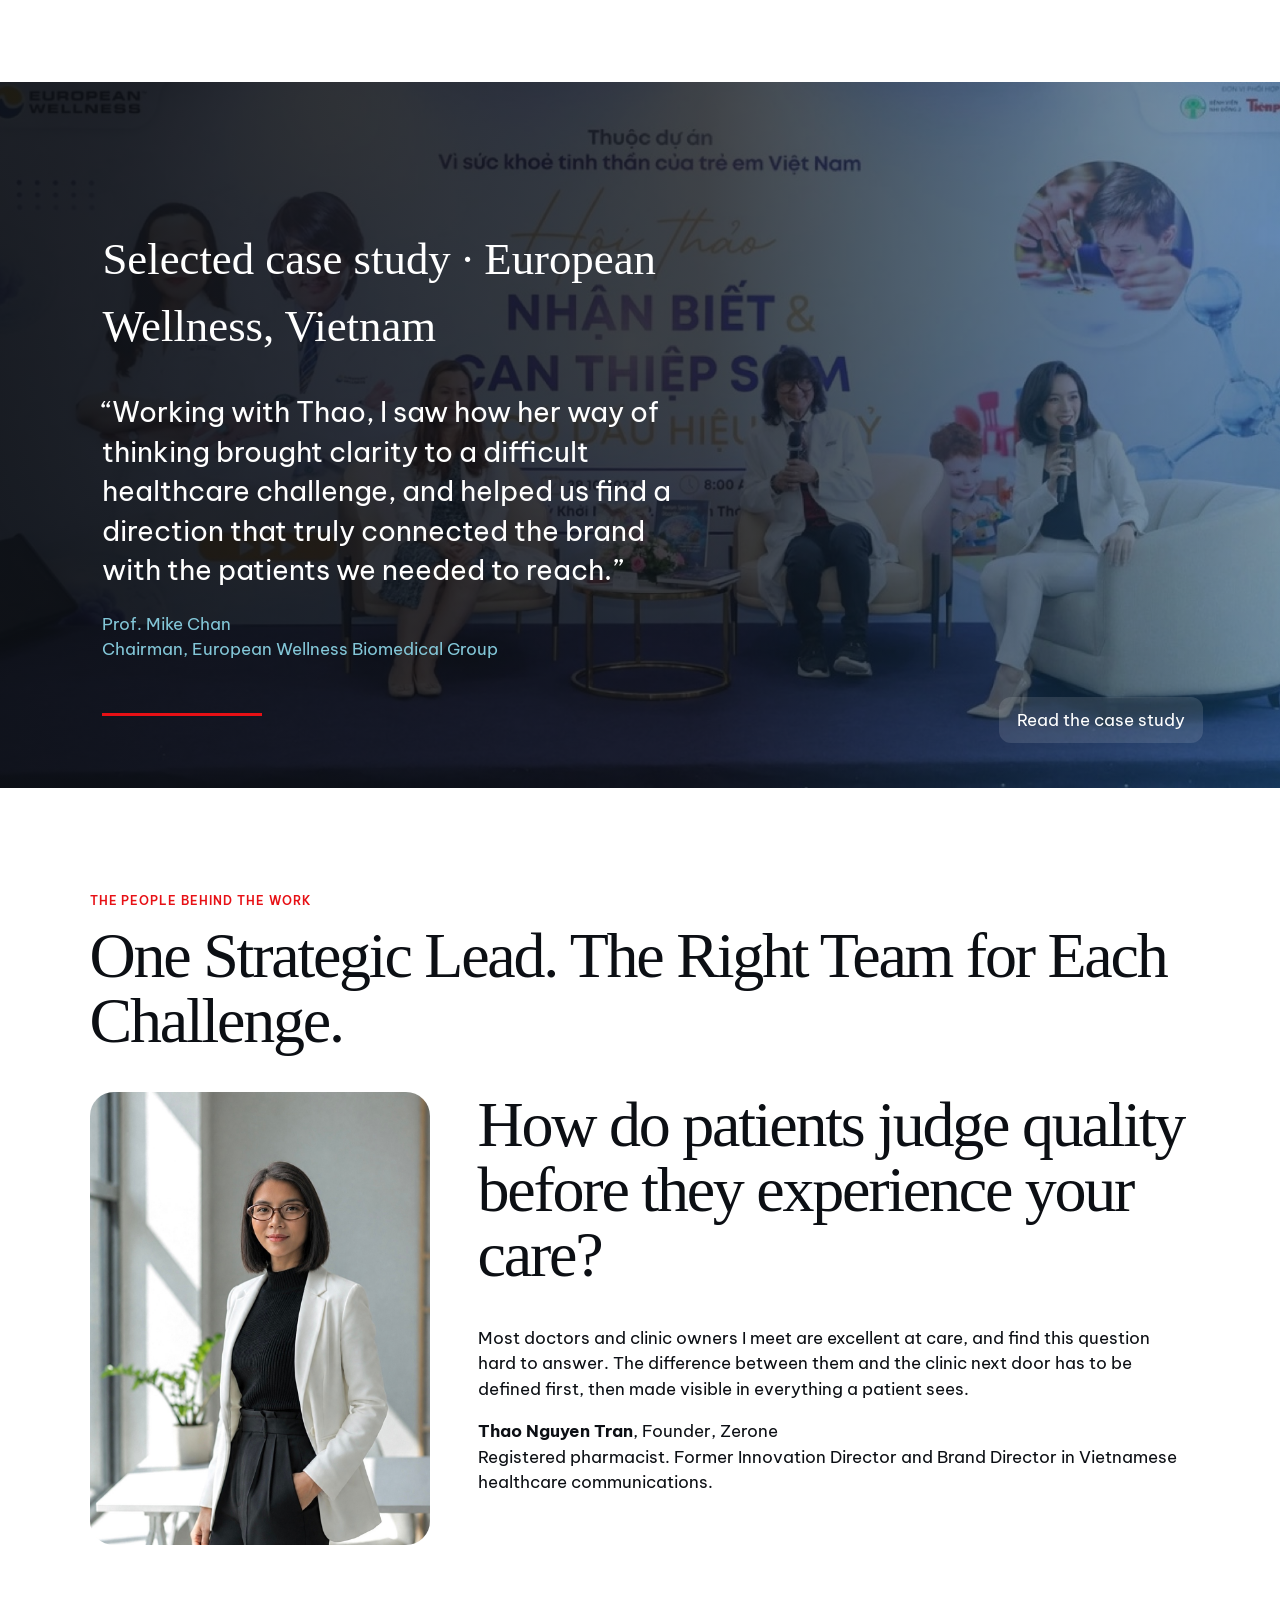
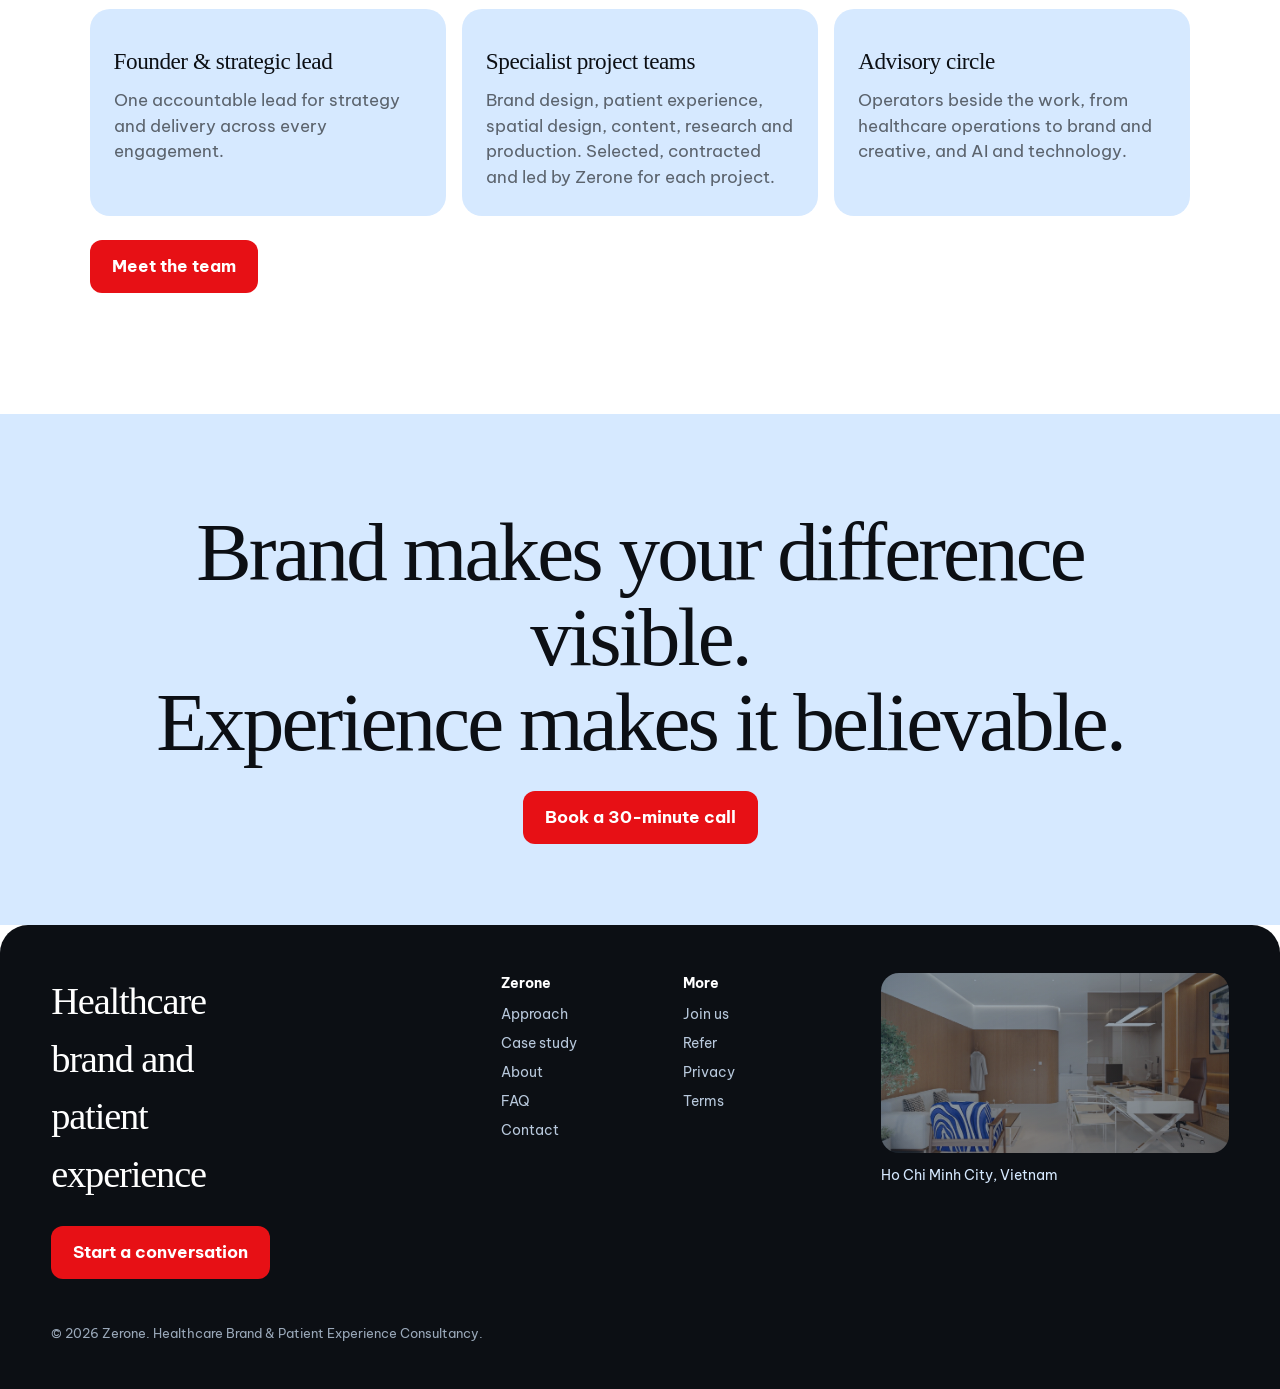
==== commit 9dfd7351: "Add files via upload" ====
--- a/index.html
+++ b/index.html
@@ -20,10 +20,10 @@
     <section class="hero" aria-label="Hero section">
       <div class="hero-copy">
         <h1>Be the name patients seek out. Build the clinic they return to.</h1>
-        <p class="lede" style="margin: 0 0 1.6rem">Brand and patient experience for doctors opening their own clinic, and owners ready to renew theirs.</p>
+        <p class="lede" style="margin: 0 0 0.6rem; font-weight: 600">Turning Healthcare Value Into Patient Trust</p>
+        <p class="lede" style="margin: 0 0 1.6rem">Brand and patient experience strategy for doctors, founders and healthcare businesses.</p>
         <div class="hero-actions">
-          <a class="btn" href="#opening">I’m opening a clinic</a>
-          <a class="btn" href="#renewing">I’m renewing my clinic</a>
+          <a class="btn" href="approach.html#how">Explore How We Work</a>
           <a class="btn btn-dark" href="contact.html">Book a 30-minute call</a>
         </div>
       </div>
@@ -50,89 +50,131 @@
     </div>
 
     <section class="section mist">
+      <p class="kicker">About Zerone</p>
+      <h2 class="display">Brand and Experience, Working Together</h2>
+      <p class="lede">Zerone helps doctors, founders and healthcare businesses turn what they want to be known for into what patients can actually see, feel and trust.</p>
+      <div class="work-grid" style="margin-top: 2rem">
+        <article class="work-card">
+          <div class="num"></div>
+          <h3>Strategy-led</h3>
+          <p>Direction before deliverables.</p>
+        </article>
+        <article class="work-card">
+          <div class="num"></div>
+          <h3>Founder-led</h3>
+          <p>One accountable strategic lead.</p>
+        </article>
+        <article class="work-card">
+          <div class="num"></div>
+          <h3>Built for healthcare</h3>
+          <p>Clinical reality shapes every decision.</p>
+        </article>
+      </div>
+    </section>
+
+    <section class="section">
       <p class="kicker">The problem</p>
-      <h2 class="display">A new clinic has to be found. An established one has to be chosen again.</h2>
-      <p class="lede">Either way, patients decide on what they can see before they ever meet the doctor.</p>
-      <div class="stats" style="margin-top: 2.5rem">
-        <article class="stat">
-          <strong>10,000+</strong>
-          <p>private clinics in Ho Chi Minh City</p>
-          <p class="src">Ho Chi Minh City Department of Health, 2026</p>
-        </article>
-        <article class="stat">
-          <strong>9 in 10</strong>
-          <p>patients say they will definitely stay when their provider is very easy to work with</p>
-          <p class="src">Accenture Patient Experience Research, 2026. US patients.</p>
-        </article>
-        <article class="stat">
-          <strong>Two reasons</strong>
-          <p>A clear reason to choose you. A consistent reason to return.</p>
-        </article>
-      </div>
-    </section>
-
-    <section class="section">
-      <p class="kicker">Founder’s point of view</p>
-      <div class="founder-card">
-        <figure class="photo portrait">
-          <img src="assets/img/founder.jpg" alt="Thao Nguyen Tran, founder of Zerone" loading="lazy" />
-        </figure>
-        <div>
-          <h2 class="display">How do patients judge quality before they experience your care?</h2>
-          <div class="prose tight">
-            <p>Most doctors and clinic owners I meet are excellent at care, and find this question hard to answer. The difference between them and the clinic next door has to be defined first, then made visible in everything a patient sees.</p>
-            <p><b>Thao Nguyen Tran</b>, Founder, Zerone<br />Registered pharmacist. Former Innovation Director and Brand Director in Vietnamese healthcare communications.</p>
-          </div>
-        </div>
-      </div>
-    </section>
-
-    <section class="section mist" id="start">
-      <p class="kicker">Where Zerone enters</p>
-      <h2 class="display">Which one describes you?</h2>
-      <div class="work-grid two">
-        <article class="work-card" id="opening">
-          <div class="num">Opening a clinic</div>
-          <h3>Launch with a name and a clinic patients choose</h3>
-          <p>Positioning, professional identity and clinic brand, from your personal profile to the patient journey and launch direction.</p>
-          <p style="margin-top: 0.8rem">“I want to open my own clinic and be known as a specialist.”</p>
-          <p style="margin-top: 1.2rem"><a class="btn" href="contact.html">Book a 30-minute call</a></p>
-        </article>
-        <article class="work-card" id="renewing">
-          <div class="num">Renewing a clinic</div>
-          <h3>Make an established clinic worth choosing again</h3>
-          <p>Diagnosis, repositioning and touchpoint redesign, so what patients see matches the clinic you want to run.</p>
-          <p style="margin-top: 0.8rem">“My clinic looks like everyone else’s.”</p>
-          <p style="margin-top: 1.2rem"><a class="btn" href="contact.html">Book a 30-minute call</a></p>
-        </article>
-      </div>
-      <p class="lede" style="margin-top: 1.5rem">Need training for a doctor or a clinic team? <a href="approach.html">See how we build capability</a>.</p>
-    </section>
-
-    <section class="section">
-      <p class="kicker">How we work</p>
-      <h2 class="display">From first call to launch, you always know the next step.</h2>
-      <p class="lede">It starts with a 30-minute call. From there, four steps.</p>
-      <div class="work-grid four">
+      <h2 class="display">Patients Experience Your Clinic as One Whole</h2>
+      <div class="flow"><span>Brand</span><span>Space</span><span>Service</span><span>Content</span><span>Digital</span></div>
+      <div class="flow-arrow" aria-hidden="true">↓</div>
+      <p class="flow-result">What patients actually experience</p>
+      <p class="lede" style="margin-top: 2rem">When these parts do not work together, patients may lose trust and choose another clinic. Zerone brings the connecting logic across every customer touchpoint.</p>
+    </section>
+
+    <section class="section mist">
+      <p class="kicker">Trust Translation™</p>
+      <h2 class="display">From Provider Value to Patient Choice</h2>
+      <p class="lede">Trust Translation™ connects healthcare expertise with the brand patients see, the care teams deliver and the choices patients make.</p>
+      <div class="work-grid four" style="margin-top: 2rem">
         <article class="work-card">
           <div class="num">01</div>
-          <h3>Diagnose</h3>
-          <p>We look at your goals, your patients and how your name or clinic is seen today.</p>
+          <h3>Provider Value</h3>
+          <p>Clinical expertise · Distinctive care approach</p>
+          <p class="src">Strategic input</p>
         </article>
         <article class="work-card">
           <div class="num">02</div>
-          <h3>Define</h3>
-          <p>We decide what you should be known for and what patients should experience.</p>
+          <h3>Brand Signal</h3>
+          <p>Positioning · Profile · Identity · Content</p>
+          <p class="src">Patient understanding</p>
         </article>
         <article class="work-card">
           <div class="num">03</div>
-          <h3>Create</h3>
-          <p>We turn that into your brand, communication and patient experience.</p>
+          <h3>Care Proof</h3>
+          <p>Priority interactions · Team training</p>
+          <p class="src">Team capability</p>
         </article>
         <article class="work-card">
           <div class="num">04</div>
-          <h3>Deliver</h3>
-          <p>We lead the specialist team and keep the work true to the direction.</p>
+          <h3>Patient Choice</h3>
+          <p>Recognise · Trust · Choose</p>
+          <p class="src">Business signal</p>
+        </article>
+      </div>
+      <p class="lede" style="margin-top: 1.5rem">The same framework guides brand strategy and staff training.</p>
+      <p class="src">Possible indicators, selected for each engagement: patient understanding, relevant enquiries, team practice and appointment conversion.</p>
+    </section>
+
+    <section class="section">
+      <p class="kicker">Services</p>
+      <h2 class="display">What Are You Trying to Build?</h2>
+      <div class="work-grid" style="margin-top: 2rem">
+        <article class="work-card">
+          <div class="num">Professional</div>
+          <h3>Build Your Name</h3>
+          <p>Personal brand strategy for doctors</p>
+        </article>
+        <article class="work-card">
+          <div class="num">Founder</div>
+          <h3>Build Your Business</h3>
+          <p>Brand and patient experience for a new clinic</p>
+        </article>
+        <article class="work-card">
+          <div class="num">Business owner</div>
+          <h3>Transform Your Business</h3>
+          <p>Brand and experience improvement for an existing clinic</p>
+        </article>
+      </div>
+      <p style="margin-top: 1.5rem"><a class="btn" href="approach.html#services">Explore Our Services</a></p>
+    </section>
+
+    <section class="section mist">
+      <p class="kicker">Capability building</p>
+      <h2 class="display">Training for Doctors and Clinic Teams</h2>
+      <div class="work-grid two" style="margin-top: 2rem">
+        <article class="work-card">
+          <div class="num">For professionals</div>
+          <h3>Build the capability behind a trusted professional presence</h3>
+          <p>Professional positioning, healthcare communication, brand and reputation.</p>
+        </article>
+        <article class="work-card">
+          <div class="num">For teams</div>
+          <h3>Help the team deliver the brand promise consistently</h3>
+          <p>Patient experience, frontline communication, brand delivery and team alignment.</p>
+        </article>
+      </div>
+      <p style="margin-top: 1.5rem"><a class="btn" href="approach.html#training">Explore Training Programmes</a></p>
+    </section>
+
+    <section class="section">
+      <p class="kicker">Selected work</p>
+      <h2 class="display">European Wellness. Trust had to come first.</h2>
+      <p class="lede">Vietnam market entry, in a sensitive conversation involving children and families.</p>
+      <div class="work-grid" style="margin-top: 2rem">
+        <article class="work-card">
+          <div class="num">The challenge</div>
+          <h3>New market. Complex healthcare.</h3>
+          <p>The proposition was still unfamiliar locally. Trust had to come before the treatment.</p>
+        </article>
+        <article class="work-card">
+          <div class="num">The strategic response</div>
+          <h3>“Vì Sức Khoẻ Tinh Thần Trẻ Em Việt Nam”</h3>
+          <p>A locally relevant awareness platform built around education, expert voices and trust, rather than leading with the treatment.</p>
+        </article>
+        <article class="work-card">
+          <div class="num">Outcome</div>
+          <h3>500+ families reached nationwide</h3>
+          <p>3 earned media features. Awareness, then engagement, then revenue. Commercial conversion exceeded expectations.</p>
         </article>
       </div>
     </section>
@@ -151,14 +193,43 @@
       <div class="quote-nav"><a href="work.html">Read the case study</a></div>
     </section>
 
-    <section class="section faq-wrap">
-      <h2 class="display">FAQ</h2>
-      <div id="faq-list"></div>
+    <section class="section">
+      <p class="kicker">The people behind the work</p>
+      <h2 class="display">One Strategic Lead. The Right Team for Each Challenge.</h2>
+      <div class="founder-card" style="margin-top: 2rem">
+        <figure class="photo portrait">
+          <img src="assets/img/founder.jpg" alt="Thao Nguyen Tran, founder of Zerone" loading="lazy" />
+        </figure>
+        <div>
+          <h3 class="display">How do patients judge quality before they experience your care?</h3>
+          <div class="prose tight">
+            <p>Most doctors and clinic owners I meet are excellent at care, and find this question hard to answer. The difference between them and the clinic next door has to be defined first, then made visible in everything a patient sees.</p>
+            <p><b>Thao Nguyen Tran</b>, Founder, Zerone<br />Registered pharmacist. Former Innovation Director and Brand Director in Vietnamese healthcare communications.</p>
+          </div>
+        </div>
+      </div>
+      <div class="work-grid" style="margin-top: 2rem">
+        <article class="work-card">
+          <div class="num"></div>
+          <h3>Founder &amp; strategic lead</h3>
+          <p>One accountable lead for strategy and delivery across every engagement.</p>
+        </article>
+        <article class="work-card">
+          <div class="num"></div>
+          <h3>Specialist project teams</h3>
+          <p>Brand design, patient experience, spatial design, content, research and production. Selected, contracted and led by Zerone for each project.</p>
+        </article>
+        <article class="work-card">
+          <div class="num"></div>
+          <h3>Advisory circle</h3>
+          <p>Operators beside the work, from healthcare operations to brand and creative, and AI and technology.</p>
+        </article>
+      </div>
+      <p style="margin-top: 1.5rem"><a class="btn" href="about.html">Meet the team</a></p>
     </section>
 
     <section class="cta-band">
-      <h2>What are you<br />trying to build?</h2>
-      <p>A professional reputation. A new healthcare business. A stronger brand and patient experience.</p>
+      <h2>Brand makes your difference visible.<br />Experience makes it believable.</h2>
       <p><a class="btn" href="contact.html">Book a 30-minute call</a></p>
     </section>
 
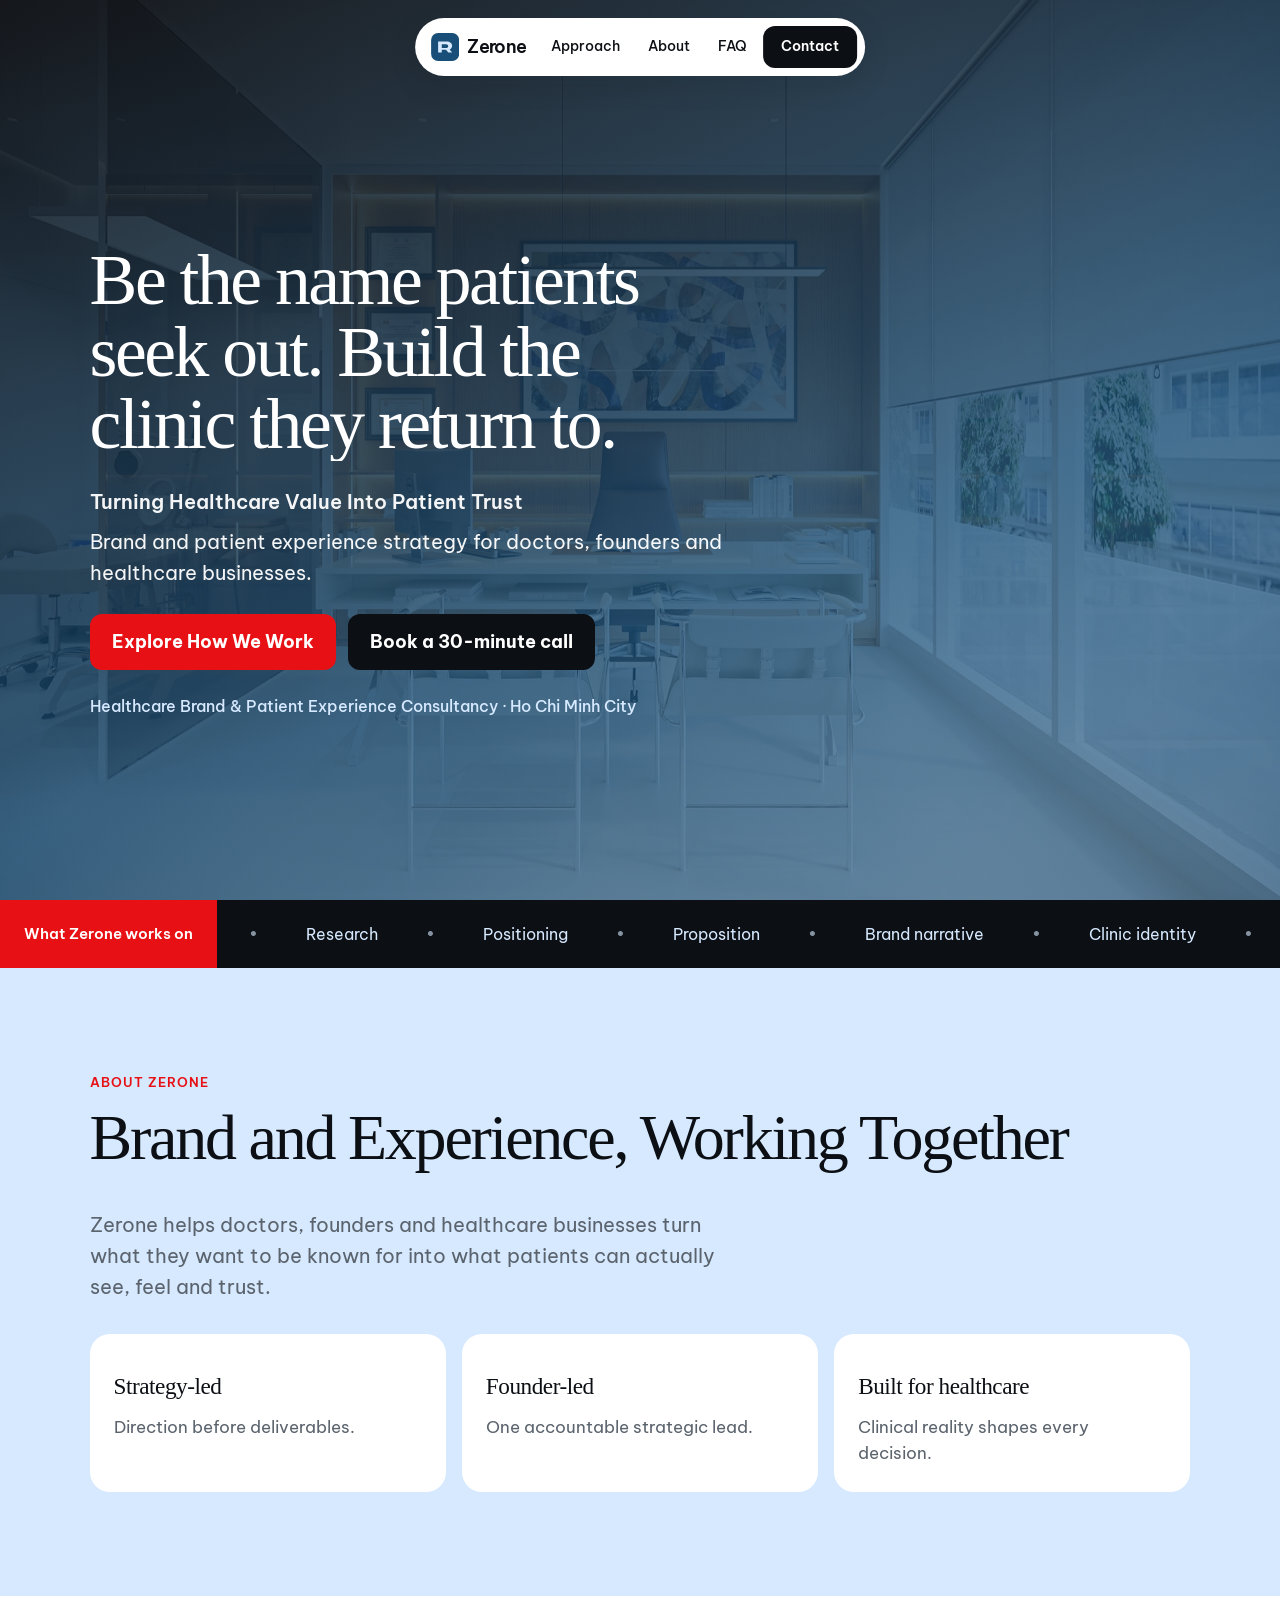
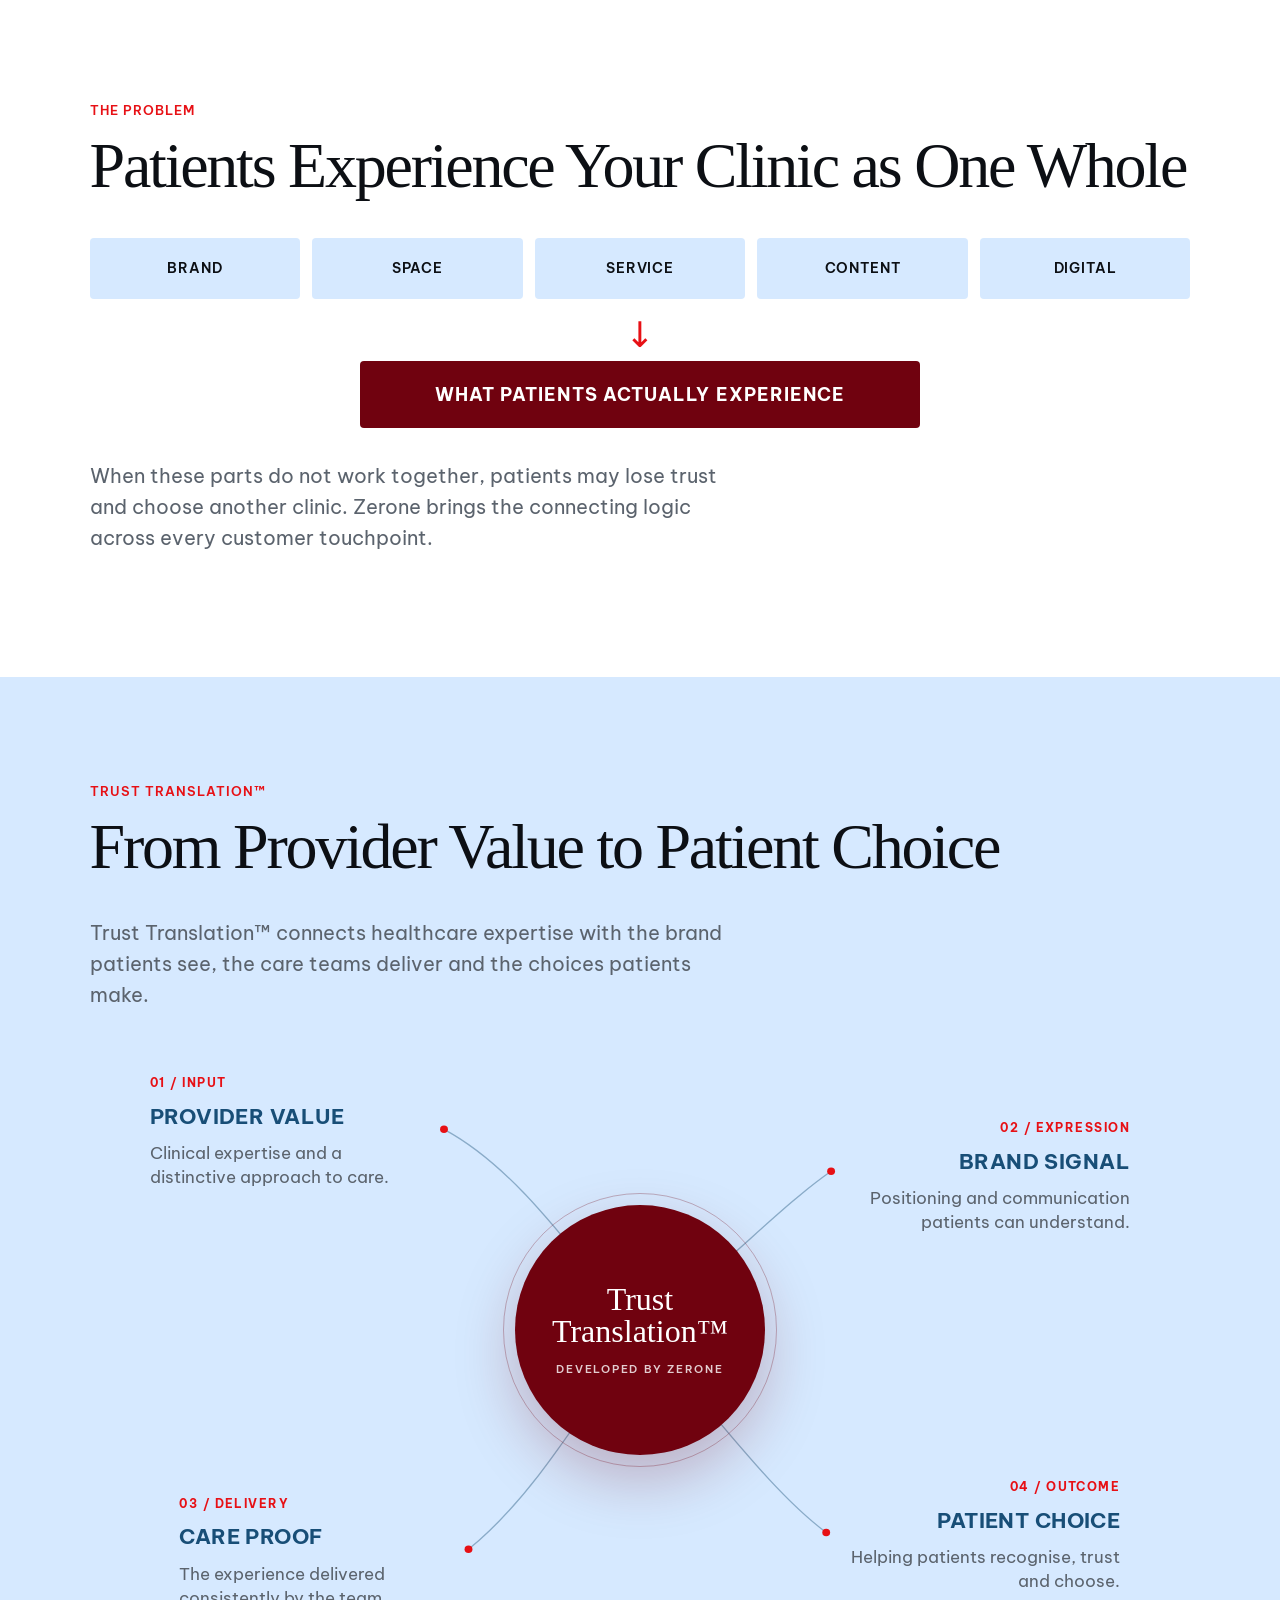
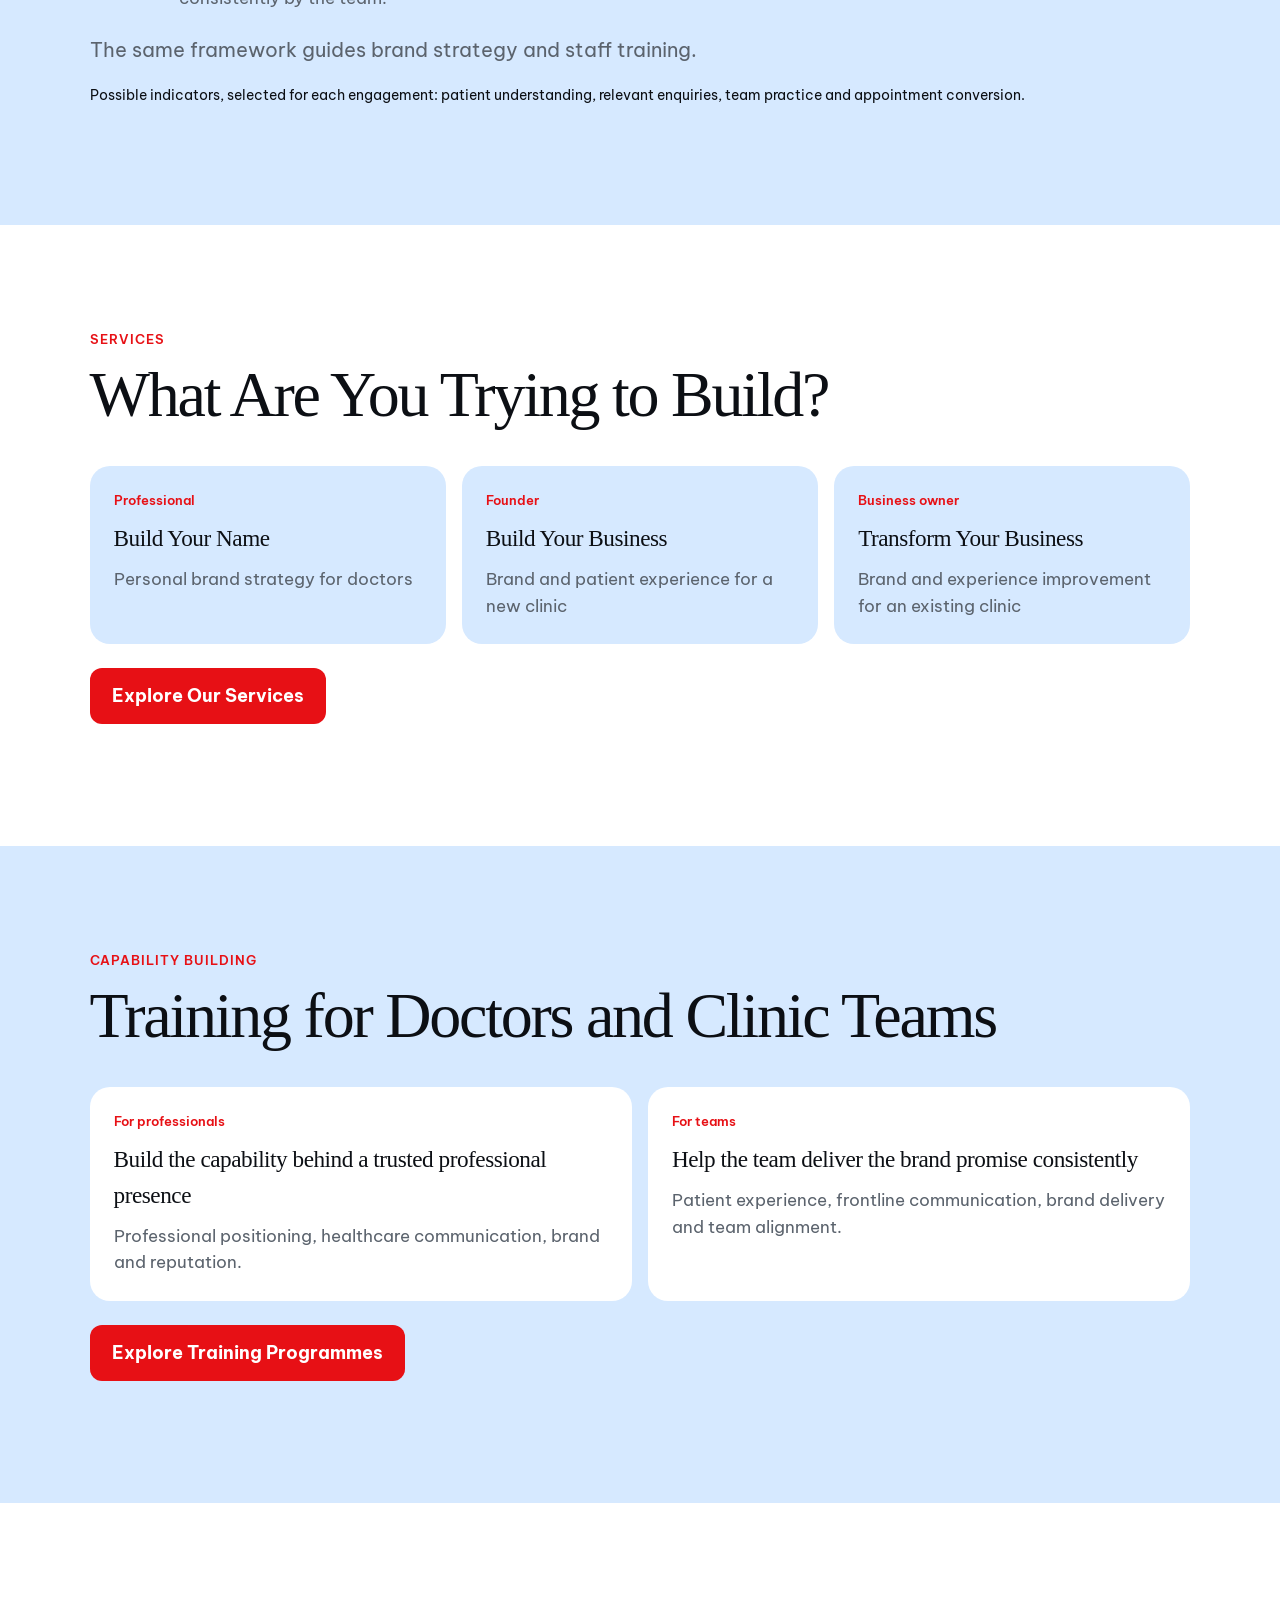
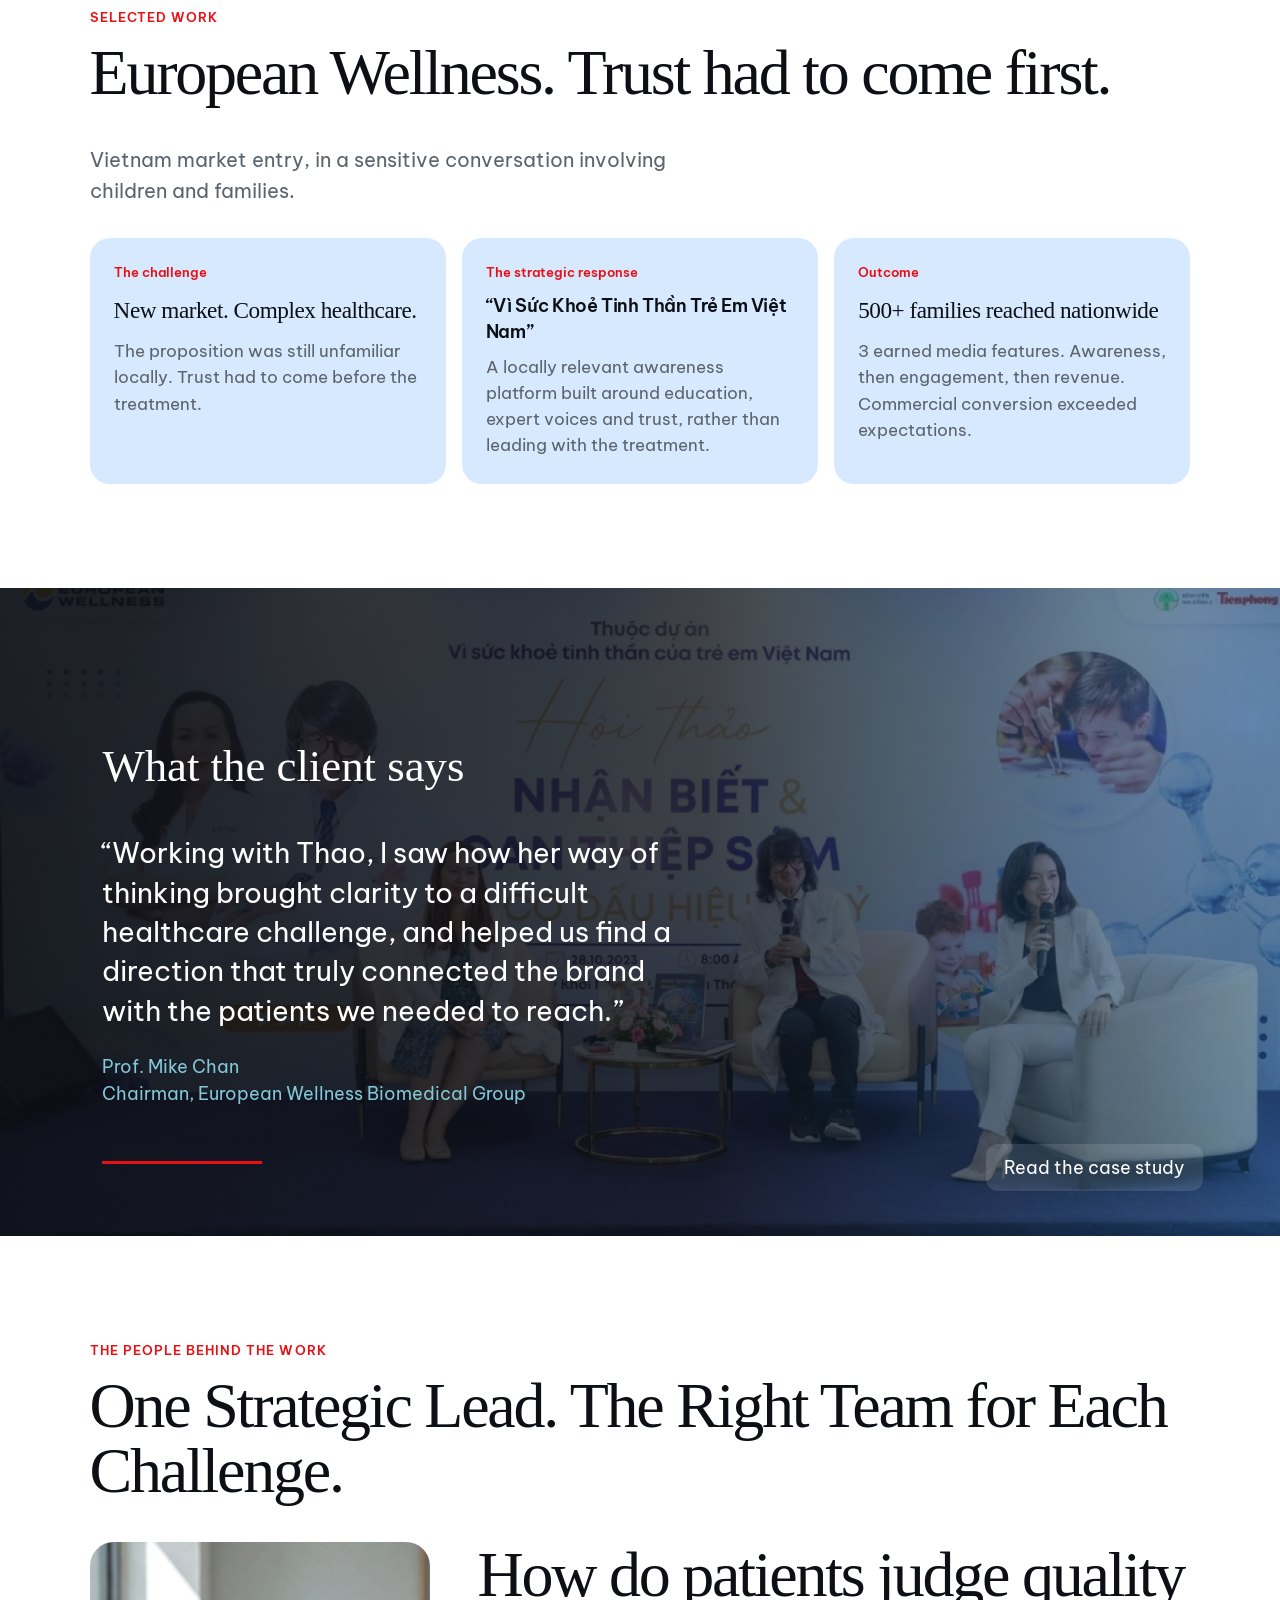
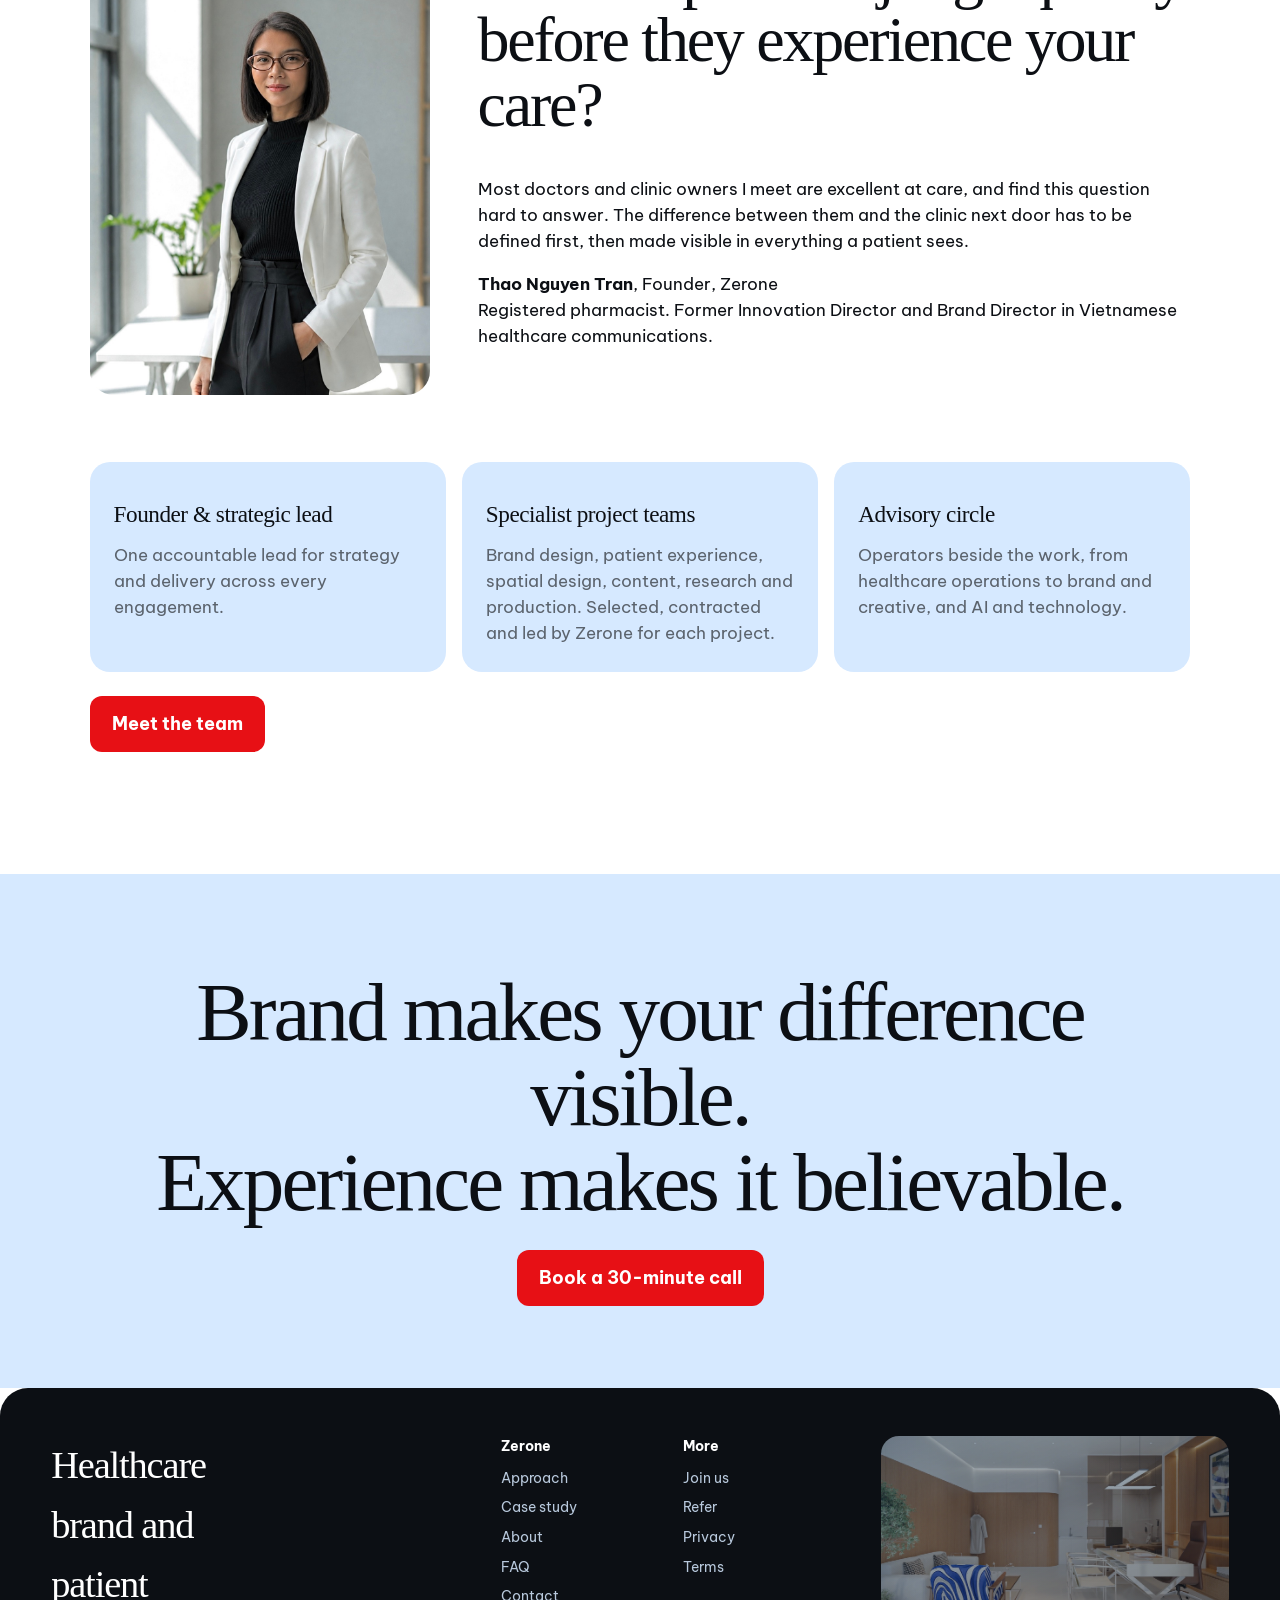
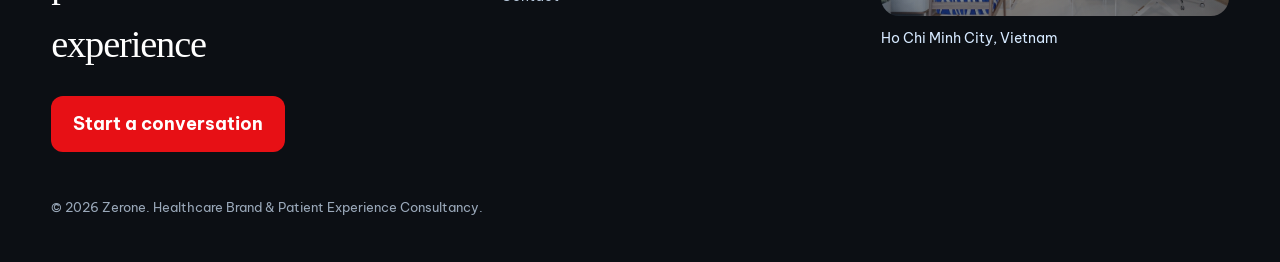
==== commit a1daa3f1: "Add files via upload" ====
--- a/index.html
+++ b/index.html
@@ -85,31 +85,20 @@
       <p class="kicker">Trust Translation™</p>
       <h2 class="display">From Provider Value to Patient Choice</h2>
       <p class="lede">Trust Translation™ connects healthcare expertise with the brand patients see, the care teams deliver and the choices patients make.</p>
-      <div class="work-grid four" style="margin-top: 2rem">
-        <article class="work-card">
-          <div class="num">01</div>
-          <h3>Provider Value</h3>
-          <p>Clinical expertise · Distinctive care approach</p>
-          <p class="src">Strategic input</p>
-        </article>
-        <article class="work-card">
-          <div class="num">02</div>
-          <h3>Brand Signal</h3>
-          <p>Positioning · Profile · Identity · Content</p>
-          <p class="src">Patient understanding</p>
-        </article>
-        <article class="work-card">
-          <div class="num">03</div>
-          <h3>Care Proof</h3>
-          <p>Priority interactions · Team training</p>
-          <p class="src">Team capability</p>
-        </article>
-        <article class="work-card">
-          <div class="num">04</div>
-          <h3>Patient Choice</h3>
-          <p>Recognise · Trust · Choose</p>
-          <p class="src">Business signal</p>
-        </article>
+      <div class="tt-field" id="tt-field" aria-label="Trust Translation framework">
+        <svg class="tt-signals" viewBox="0 0 1000 600" preserveAspectRatio="none" aria-hidden="true">
+          <path pathLength="1" d="M500 300 C440 230 380 130 300 85"></path>
+          <path pathLength="1" d="M500 300 C580 240 640 170 695 130"></path>
+          <path pathLength="1" d="M500 300 C440 390 390 480 325 535"></path>
+          <path pathLength="1" d="M500 300 C570 380 630 470 690 517"></path>
+          <circle cx="300" cy="85" r="4"></circle><circle cx="695" cy="130" r="4"></circle>
+          <circle cx="325" cy="535" r="4"></circle><circle cx="690" cy="517" r="4"></circle>
+        </svg>
+        <div class="tt-core"><div><div class="tt-core-name">Trust<br />Translation™</div><span class="tt-core-by">Developed by Zerone</span></div></div>
+        <article class="tt-node tt-n1"><span class="tt-num">01 / Input</span><h3>Provider Value</h3><p>Clinical expertise and a distinctive approach to care.</p></article>
+        <article class="tt-node tt-n2"><span class="tt-num">02 / Expression</span><h3>Brand Signal</h3><p>Positioning and communication patients can understand.</p></article>
+        <article class="tt-node tt-n3"><span class="tt-num">03 / Delivery</span><h3>Care Proof</h3><p>The experience delivered consistently by the team.</p></article>
+        <article class="tt-node tt-n4"><span class="tt-num">04 / Outcome</span><h3>Patient Choice</h3><p>Helping patients recognise, trust and choose.</p></article>
       </div>
       <p class="lede" style="margin-top: 1.5rem">The same framework guides brand strategy and staff training.</p>
       <p class="src">Possible indicators, selected for each engagement: patient understanding, relevant enquiries, team practice and appointment conversion.</p>
@@ -168,7 +157,7 @@
         </article>
         <article class="work-card">
           <div class="num">The strategic response</div>
-          <h3>“Vì Sức Khoẻ Tinh Thần Trẻ Em Việt Nam”</h3>
+          <h3 style="font-family: var(--sans); font-weight: 600; font-size: 1.15rem; line-height: 1.4">“Vì Sức Khoẻ Tinh Thần Trẻ Em Việt Nam”</h3>
           <p>A locally relevant awareness platform built around education, expert voices and trust, rather than leading with the treatment.</p>
         </article>
         <article class="work-card">
@@ -181,7 +170,7 @@
 
     <section class="quote-band has-img" aria-label="Case study">
       <article class="quote-slide is-on">
-        <p class="eyebrow">Selected case study · European Wellness, Vietnam</p>
+        <p class="eyebrow">What the client says</p>
         <p class="quote">
           “Working with Thao, I saw how her way of thinking brought clarity to a
           difficult healthcare challenge, and helped us find a direction that
@@ -235,5 +224,13 @@
 
     <div id="chrome-bottom"></div>
     <script src="js/site.js"></script>
+    <script>
+      (function () {
+        var el = document.getElementById("tt-field");
+        if (!el) return;
+        if (!("IntersectionObserver" in window) || matchMedia("(prefers-reduced-motion: reduce)").matches) { el.classList.add("is-visible"); return; }
+        new IntersectionObserver(function (e, o) { if (e[0].isIntersecting) { el.classList.add("is-visible"); o.disconnect(); } }, { threshold: 0.25 }).observe(el);
+      })();
+    </script>
   </body>
 </html>
--- a/css/site.css
+++ b/css/site.css
@@ -31,8 +31,8 @@
   background: var(--white);
   color: var(--ink);
   font-family: var(--sans);
-  font-size: 17px;
-  line-height: 1.5;
+  font-size: 18px;
+  line-height: 1.55;
 }
 
 img {
@@ -843,3 +843,58 @@
     grid-template-columns: 1fr;
   }
 }
+
+/* Readability and problem diagram */
+.lede { font-size: 1.25rem; }
+.work-card p, .stat p, .cap p, .prose p, .faq-item p { font-size: 1.05rem; }
+.stat .src, .work-card .src, .src { font-size: 14px; }
+.kicker { font-size: 13px; }
+.flow { display: flex; flex-wrap: wrap; gap: 12px; margin: 2.5rem 0 0.5rem; }
+.flow span { flex: 1 1 140px; padding: 1.2rem 1rem; text-align: center; background: var(--mist); color: var(--ink); font-weight: 600; letter-spacing: 0.06em; text-transform: uppercase; font-size: 0.9rem; border-radius: 4px; }
+.flow-arrow { text-align: center; font-size: 2.2rem; color: var(--red); }
+.flow-result { max-width: 560px; margin: 0 auto; padding: 1.2rem; text-align: center; font-weight: 700; letter-spacing: 0.06em; text-transform: uppercase; background: var(--red-dark); color: var(--white); border-radius: 4px; }
+.hero .lede { color: rgba(255, 255, 255, 0.95); }
+.work-card .src { margin-top: 0.7rem; }
+
+/* Trust Translation diagram */
+.tt-field { position: relative; width: min(980px, 100%); height: 560px; margin: 2.5rem auto 0; }
+.tt-signals { position: absolute; inset: 0; width: 100%; height: 100%; overflow: visible; }
+.tt-signals path { fill: none; stroke: rgba(24, 78, 119, 0.4); stroke-width: 1.4; stroke-dasharray: 1; stroke-dashoffset: 1; transition: stroke-dashoffset 1.4s cubic-bezier(0.25, 0.8, 0.2, 1); }
+.tt-signals circle { fill: var(--red); opacity: 0; transition: opacity 0.35s ease; }
+.tt-core { position: absolute; z-index: 3; left: 50%; top: 50%; width: 250px; aspect-ratio: 1; border-radius: 50%; display: grid; place-items: center; padding: 28px; text-align: center; color: #fff; background: var(--red-dark); box-shadow: 0 24px 60px rgba(112, 2, 15, 0.25); opacity: 0; transform: translate(-50%, -50%) scale(0.72); transition: opacity 0.6s ease, transform 1s cubic-bezier(0.16, 1, 0.3, 1); }
+.tt-core::before { content: ""; position: absolute; inset: -12px; border: 1px solid rgba(112, 2, 15, 0.28); border-radius: 50%; }
+.tt-core-name { font-family: var(--serif); font-size: 2rem; line-height: 1; }
+.tt-core-by { display: block; margin-top: 14px; font-size: 11px; font-weight: 600; letter-spacing: 0.16em; text-transform: uppercase; opacity: 0.8; }
+.tt-node { position: absolute; z-index: 2; width: 270px; opacity: 0; transform: translateY(12px); transition: opacity 0.5s ease, transform 0.7s cubic-bezier(0.16, 1, 0.3, 1); }
+.tt-num { display: inline-block; margin-bottom: 8px; color: var(--red); font-size: 12px; font-weight: 700; letter-spacing: 0.12em; text-transform: uppercase; }
+.tt-node h3 { margin: 0; color: var(--blue); font-size: 1.3rem; font-weight: 700; letter-spacing: 0.02em; text-transform: uppercase; }
+.tt-node p { margin: 8px 0 0; color: var(--slate); font-size: 1.05rem; line-height: 1.45; }
+.tt-n1 { left: 0; top: 3%; }
+.tt-n2 { right: 0; top: 11%; text-align: right; }
+.tt-n3 { left: 3%; bottom: 0; }
+.tt-n4 { right: 1%; bottom: 3%; text-align: right; }
+.is-visible .tt-core { opacity: 1; transform: translate(-50%, -50%) scale(1); }
+.is-visible .tt-signals path { stroke-dashoffset: 0; transition-delay: 0.35s; }
+.is-visible .tt-signals circle { opacity: 1; transition-delay: 1.25s; }
+.is-visible .tt-node { opacity: 1; transform: none; }
+.is-visible .tt-n1 { transition-delay: 0.9s; }
+.is-visible .tt-n2 { transition-delay: 1.02s; }
+.is-visible .tt-n3 { transition-delay: 1.14s; }
+.is-visible .tt-n4 { transition-delay: 1.26s; }
+@media (max-width: 760px) {
+  .tt-field { height: auto; margin-top: 2rem; padding-left: 32px; display: flex; flex-direction: column; gap: 14px; }
+  .tt-signals { left: 9px; width: 2px; height: 100%; overflow: hidden; background: linear-gradient(var(--red), var(--blue), rgba(24, 78, 119, 0.12)); }
+  .tt-signals path, .tt-signals circle { display: none; }
+  .tt-core { position: relative; left: auto; top: auto; width: 100%; max-width: 240px; aspect-ratio: auto; min-height: 120px; border-radius: 22px; place-items: start; text-align: left; padding: 22px; transform: scale(0.9); }
+  .tt-core::before { inset: -6px; border-radius: 27px; }
+  .is-visible .tt-core { transform: none; }
+  .tt-node, .tt-n1, .tt-n2, .tt-n3, .tt-n4 { position: relative; inset: auto; width: 100%; padding: 18px 20px; text-align: left; background: rgba(255, 255, 255, 0.6); border-radius: 14px; }
+  .tt-node::before { content: ""; position: absolute; left: -28px; top: 26px; width: 8px; height: 8px; border: 2px solid var(--red); border-radius: 50%; background: var(--mist); }
+}
+@media (prefers-reduced-motion: reduce) {
+  .tt-core, .tt-node, .tt-signals path, .tt-signals circle { transition: none !important; }
+  .tt-core, .tt-node, .tt-signals circle { opacity: 1; }
+  .tt-node { transform: none; }
+  .tt-core { transform: translate(-50%, -50%) scale(1); }
+  .tt-signals path { stroke-dashoffset: 0; }
+}
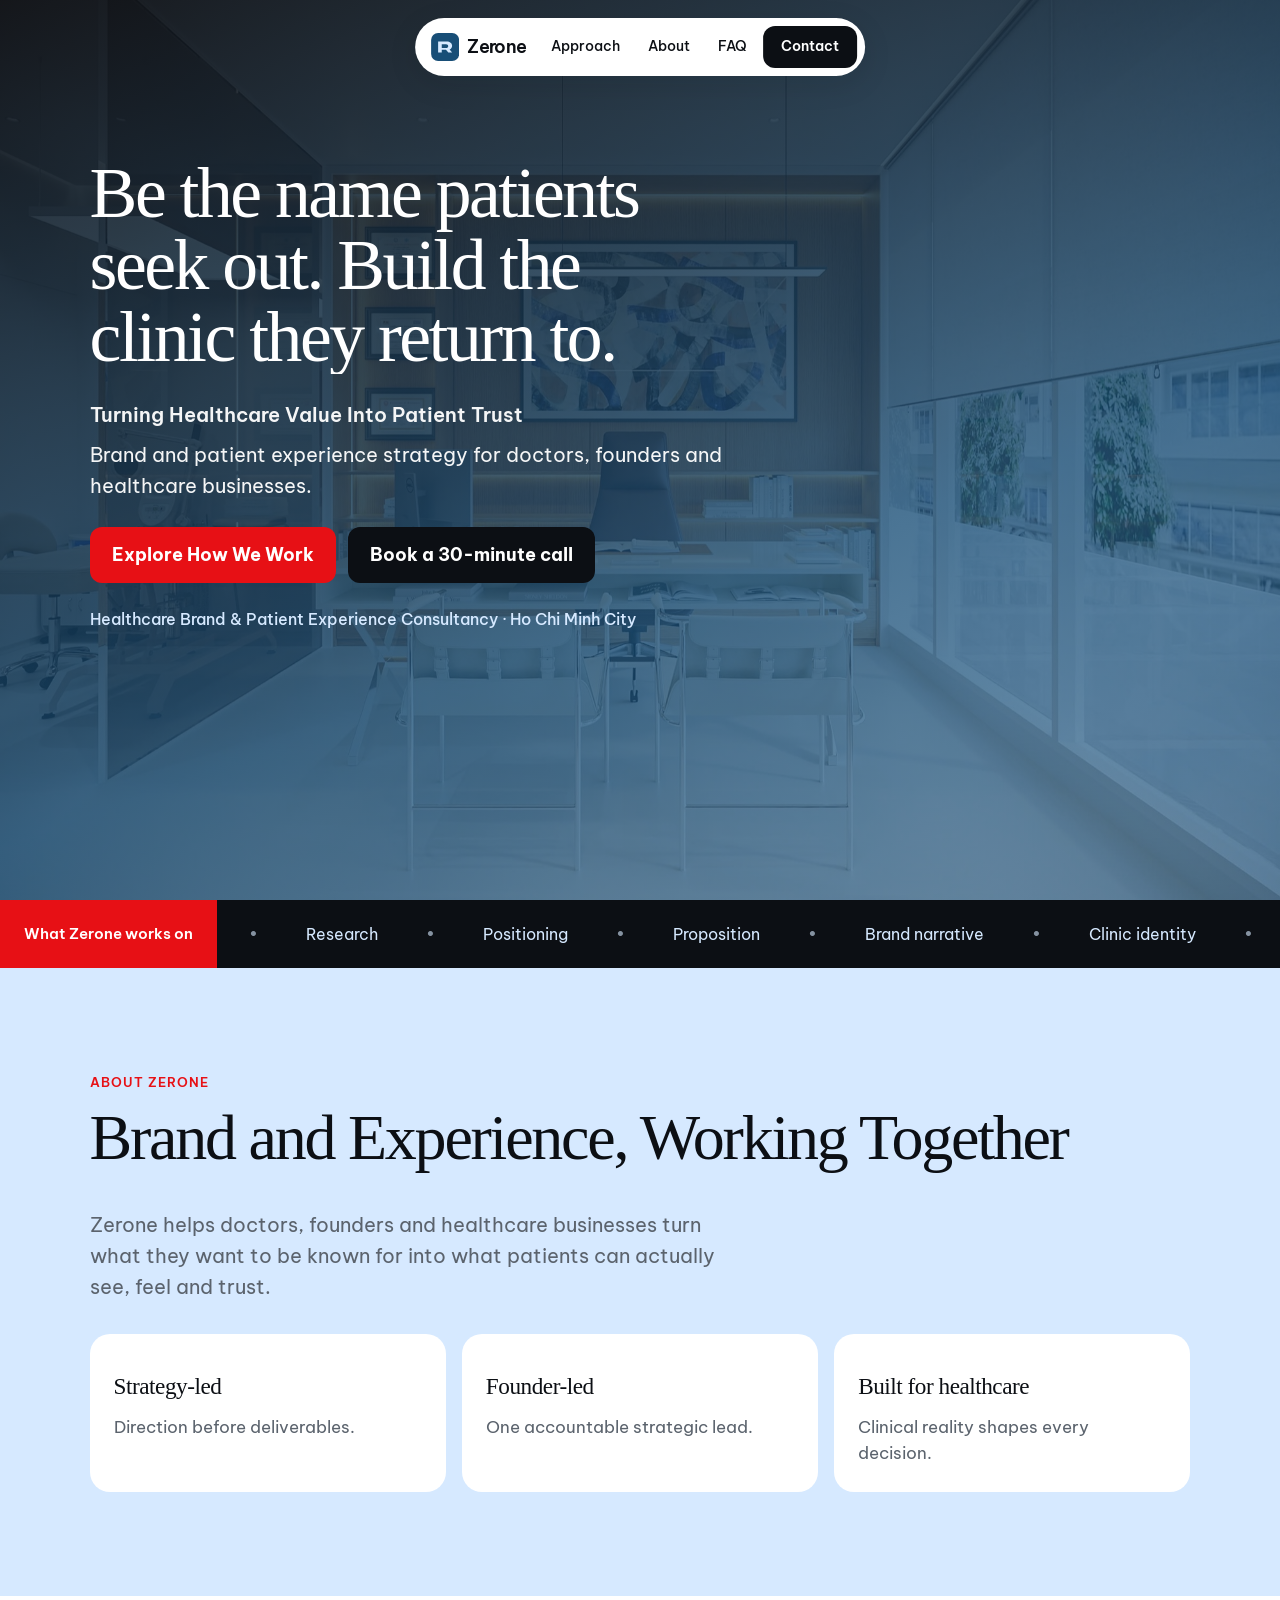
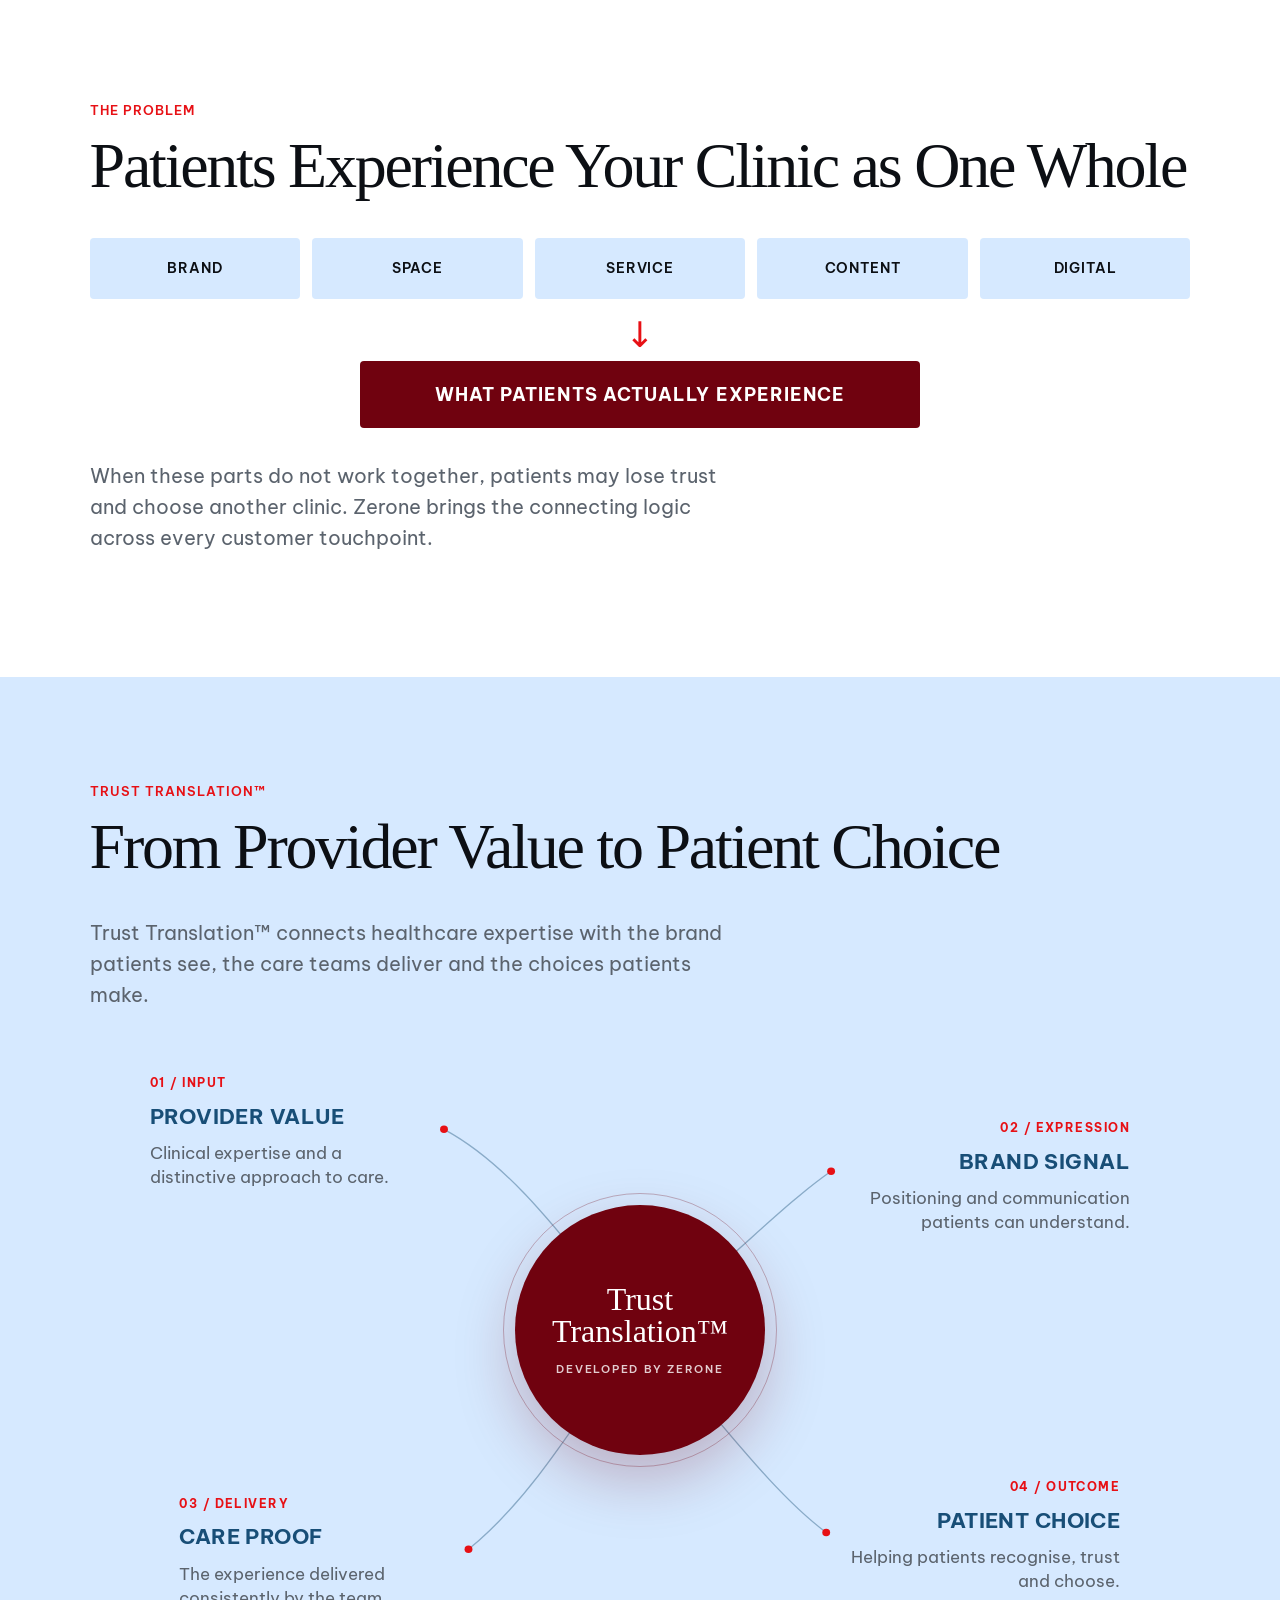
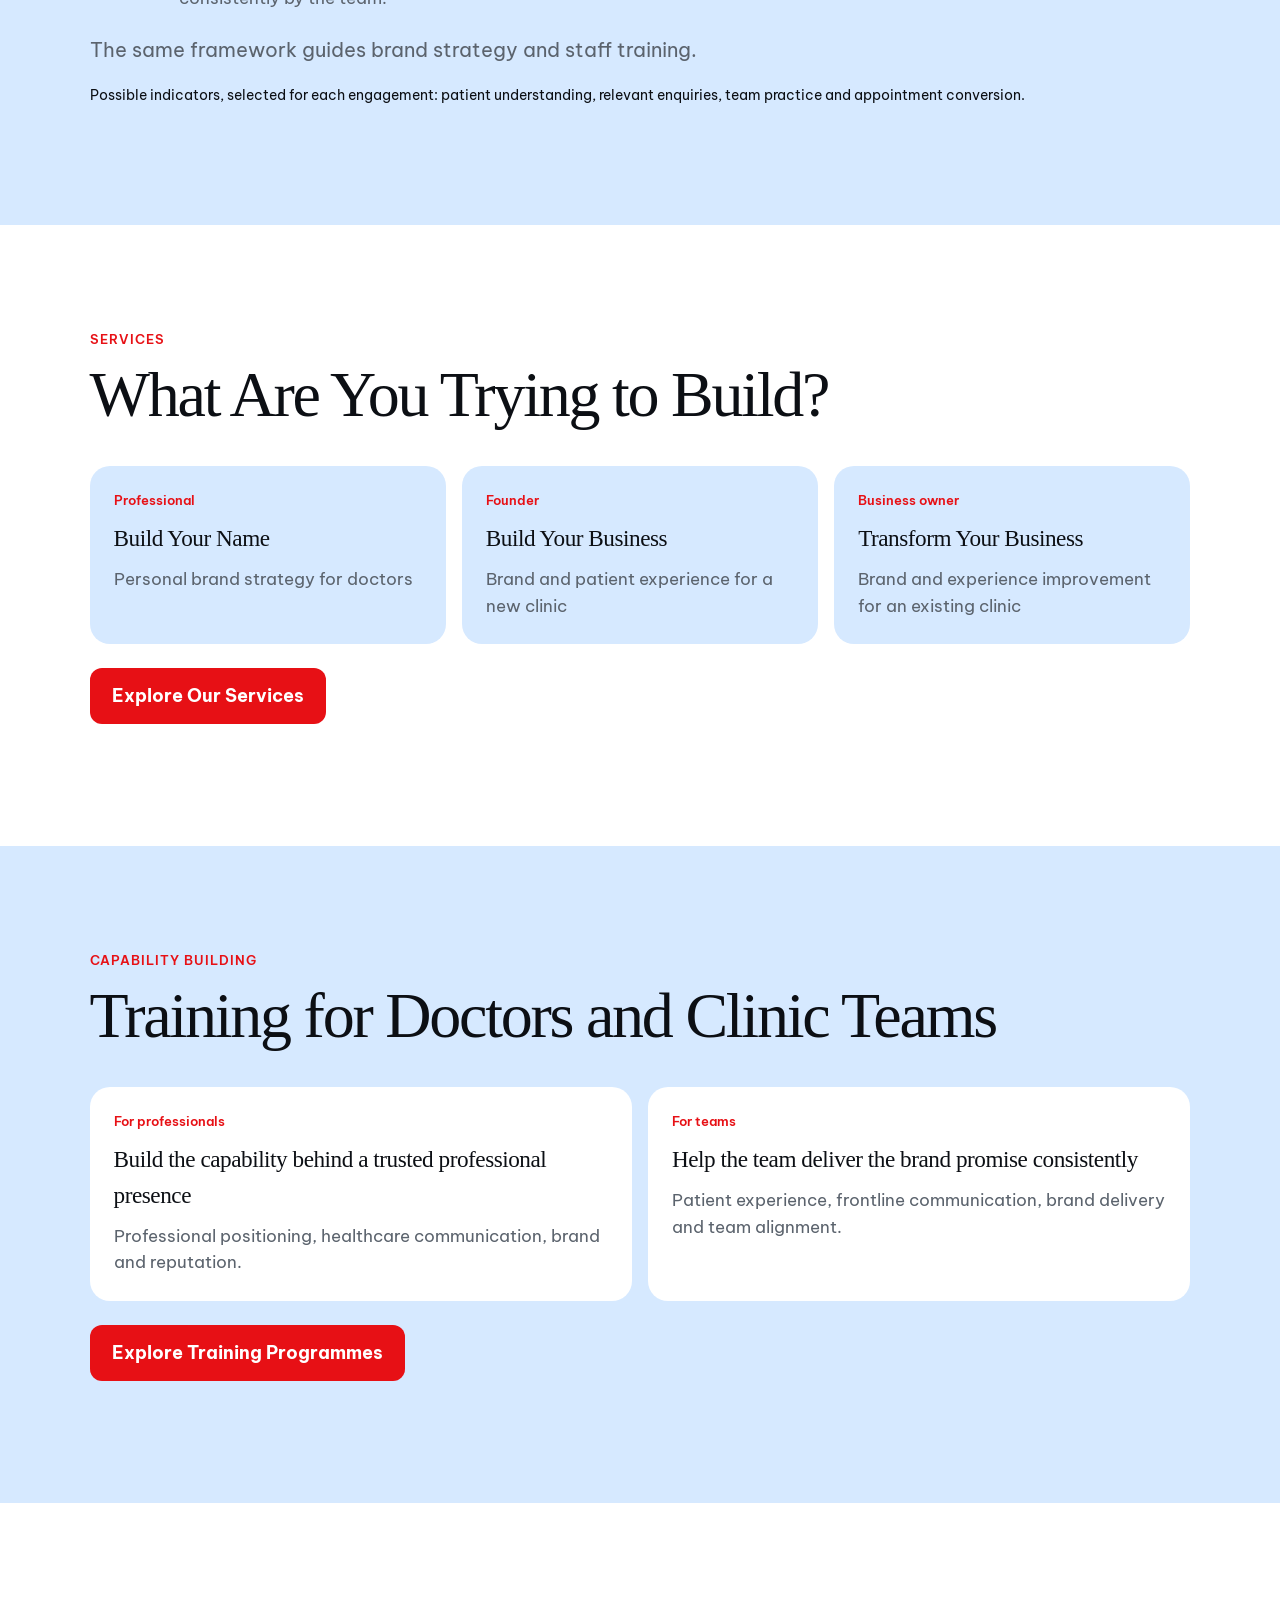
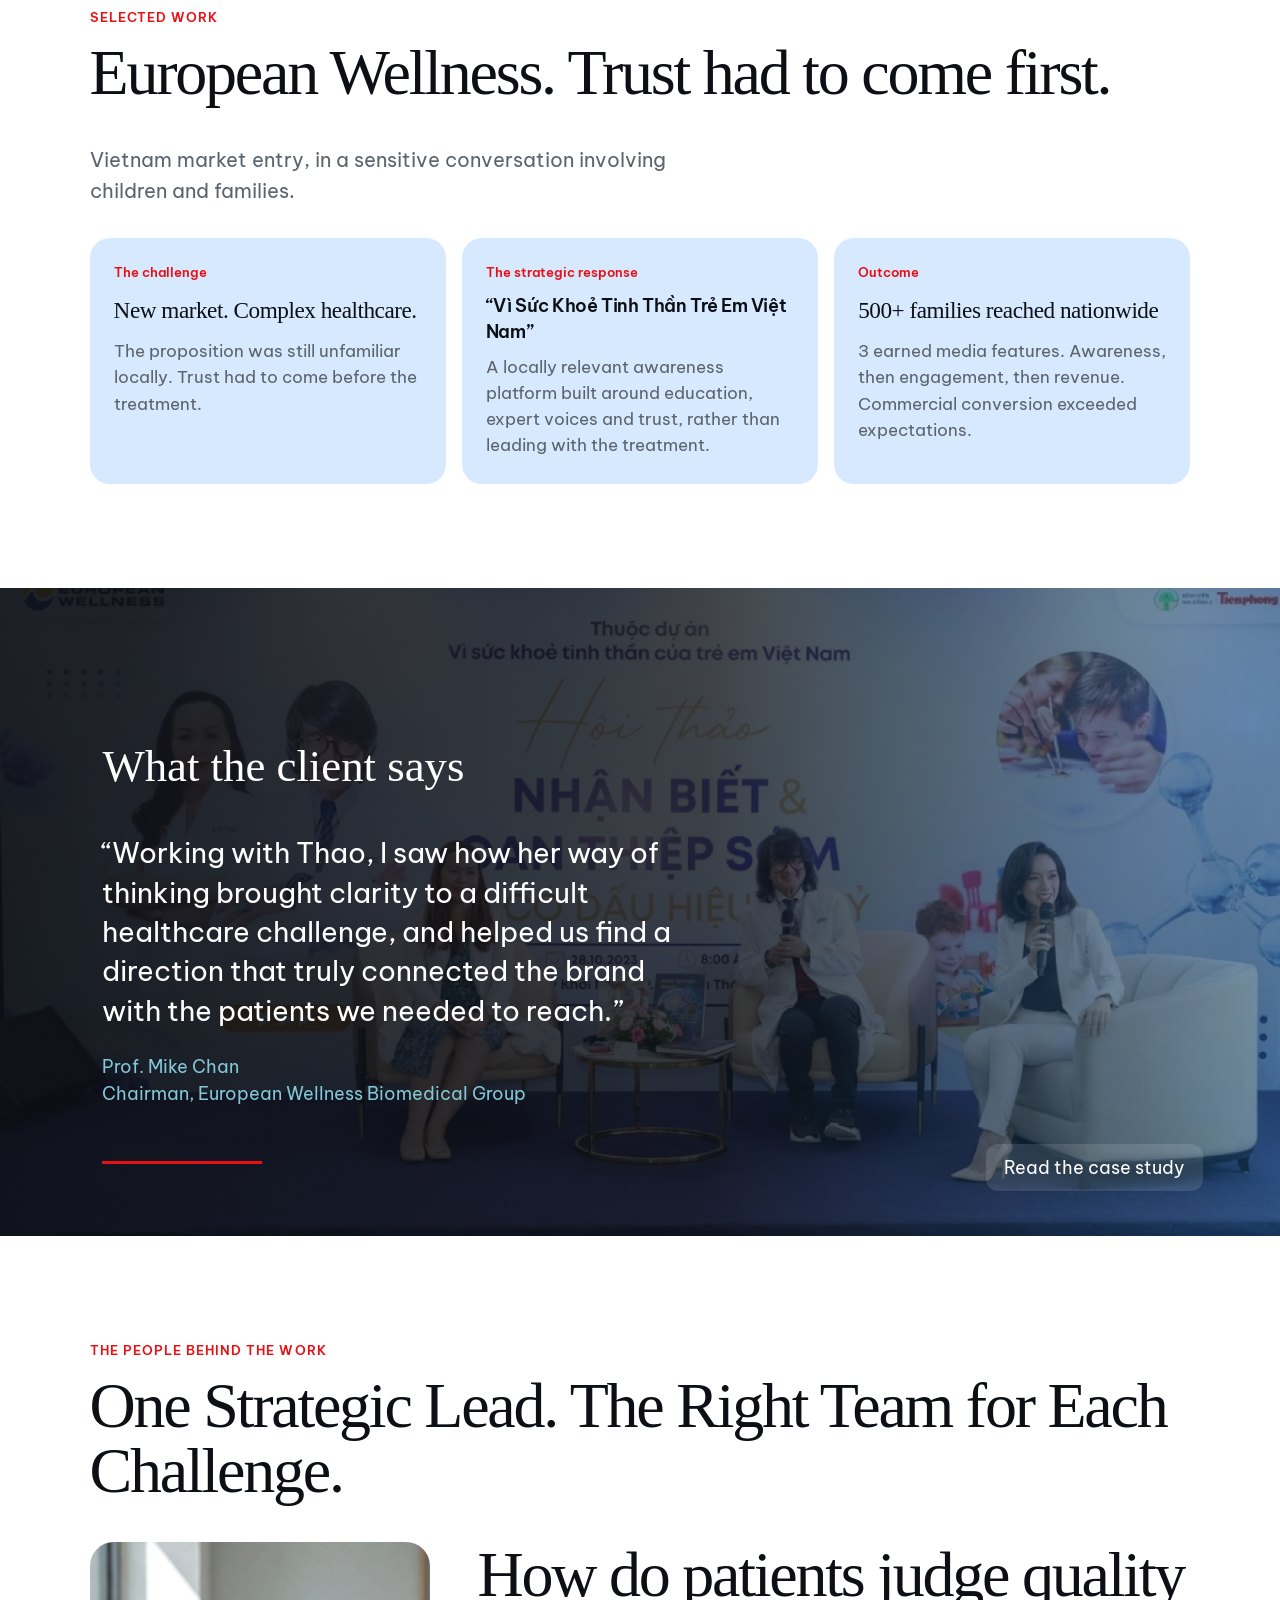
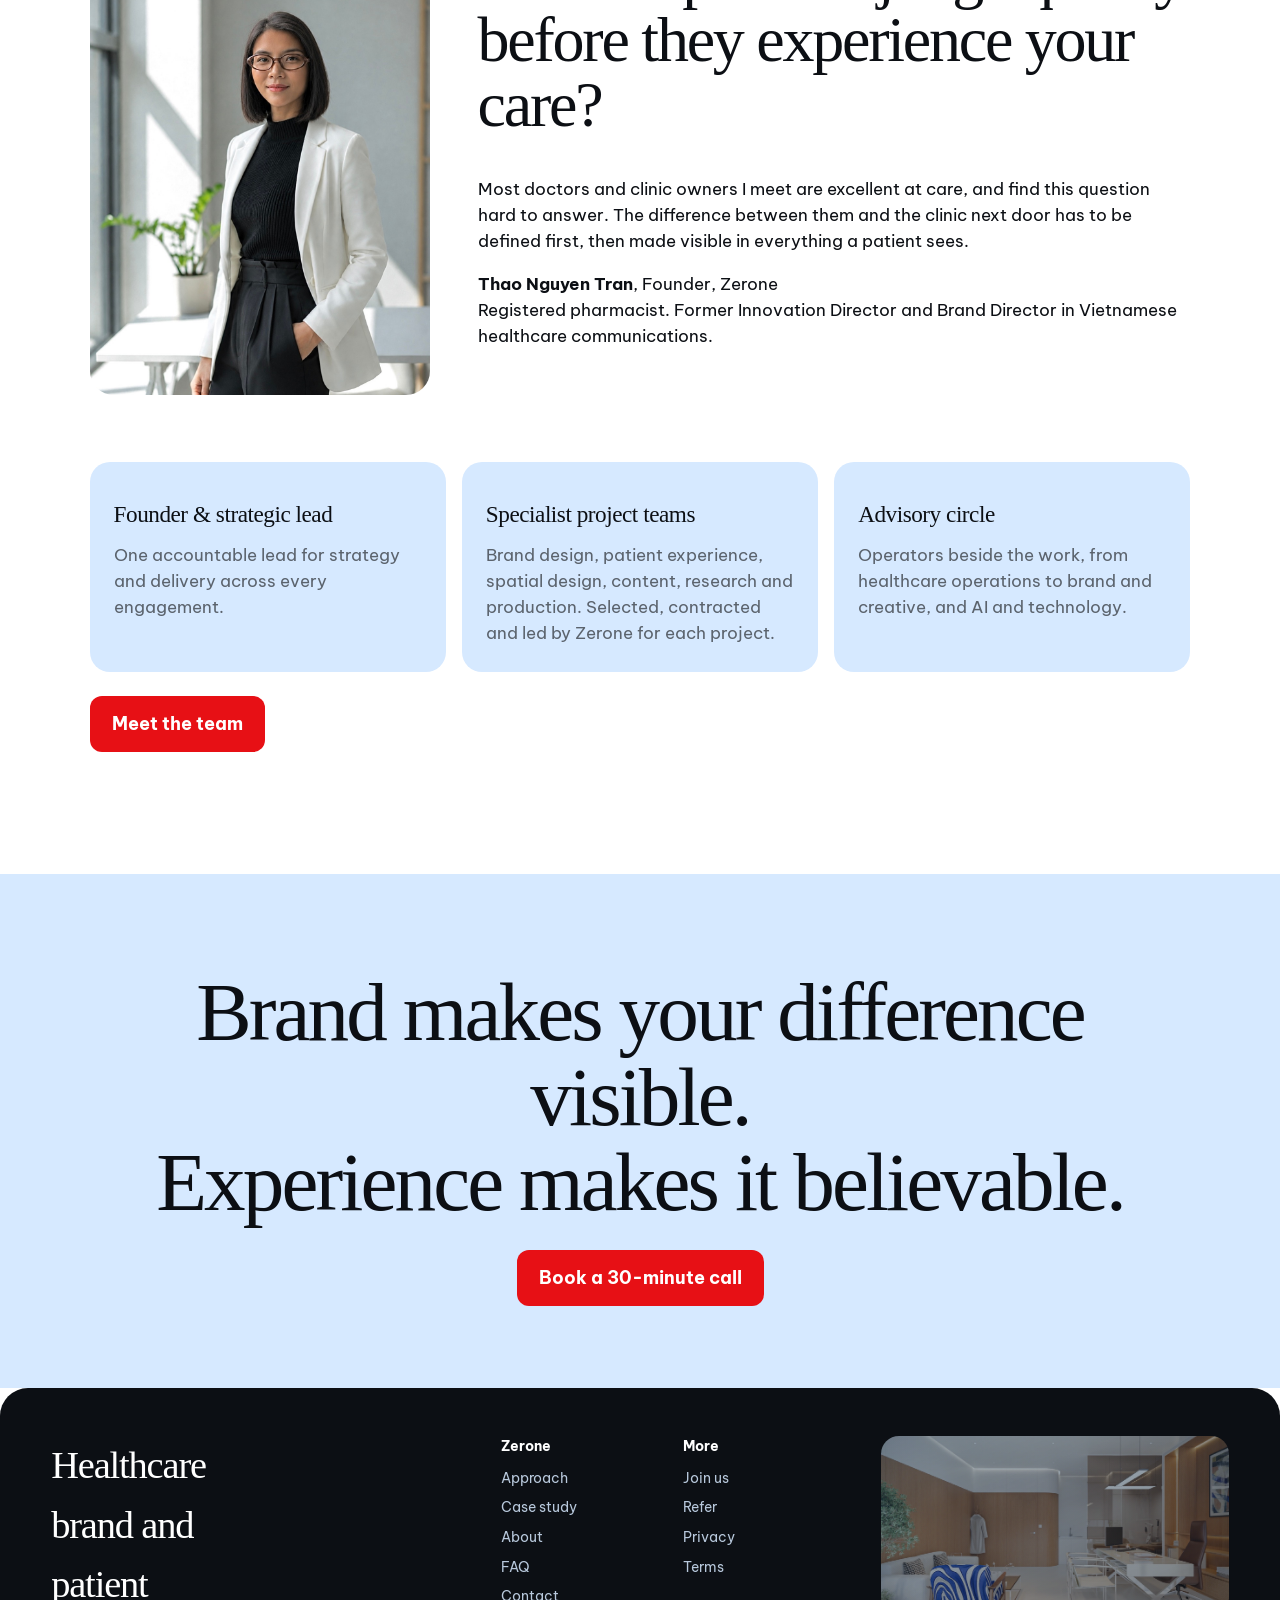
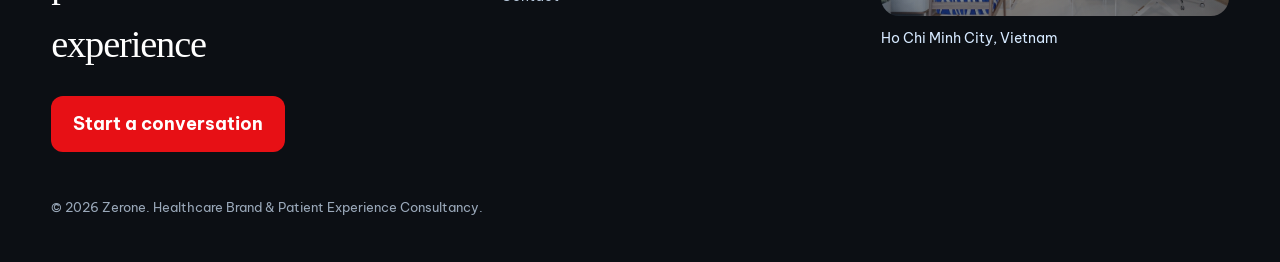
==== commit a4d43b76: "Update index.html" ====
--- a/index.html
+++ b/index.html
@@ -18,6 +18,11 @@
     <div id="chrome-top"></div>
 
     <section class="hero" aria-label="Hero section">
+          <video class="hero-video" autoplay muted loop playsinline preload="metadata">
+      <source src="assets/hero-video.mp4" type="video/mp4" />
+    </video>
+
+    <div class="hero-video-overlay"></div>
       <div class="hero-copy">
         <h1>Be the name patients seek out. Build the clinic they return to.</h1>
         <p class="lede" style="margin: 0 0 0.6rem; font-weight: 600">Turning Healthcare Value Into Patient Trust</p>
